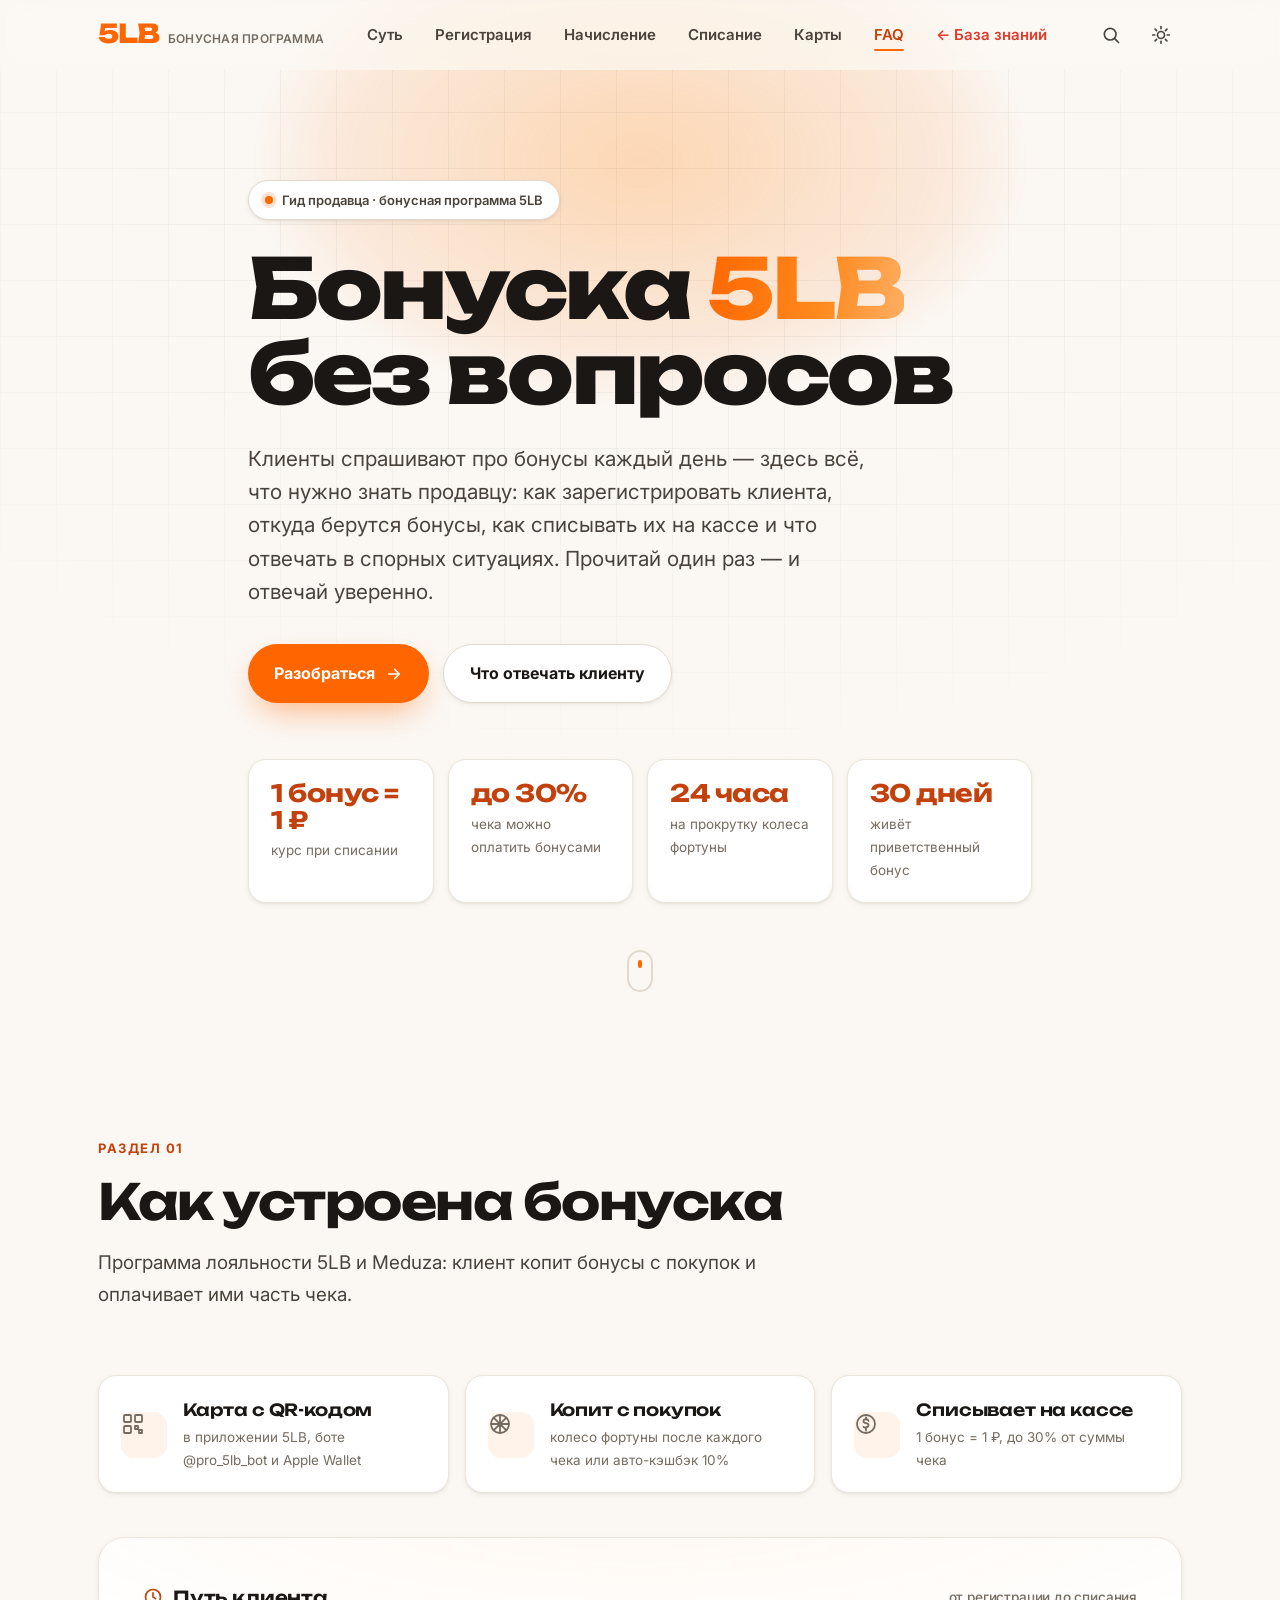
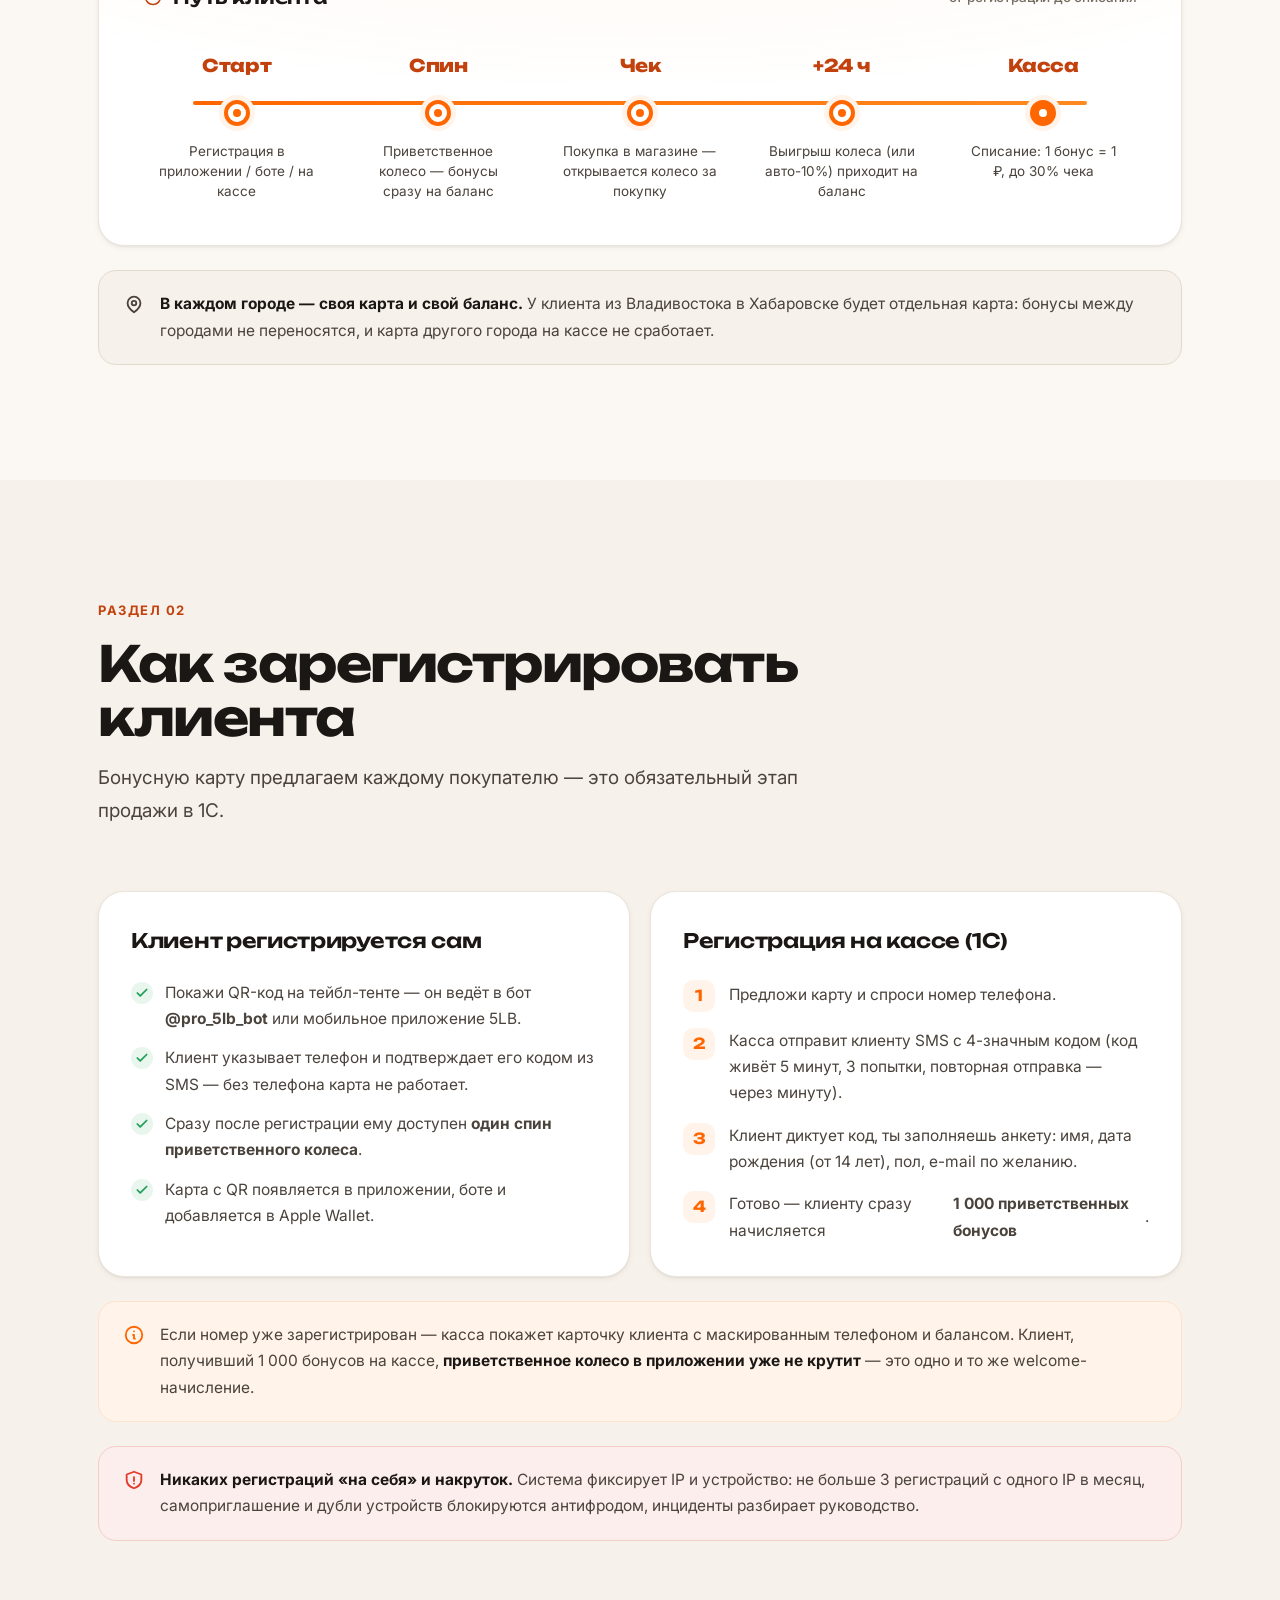
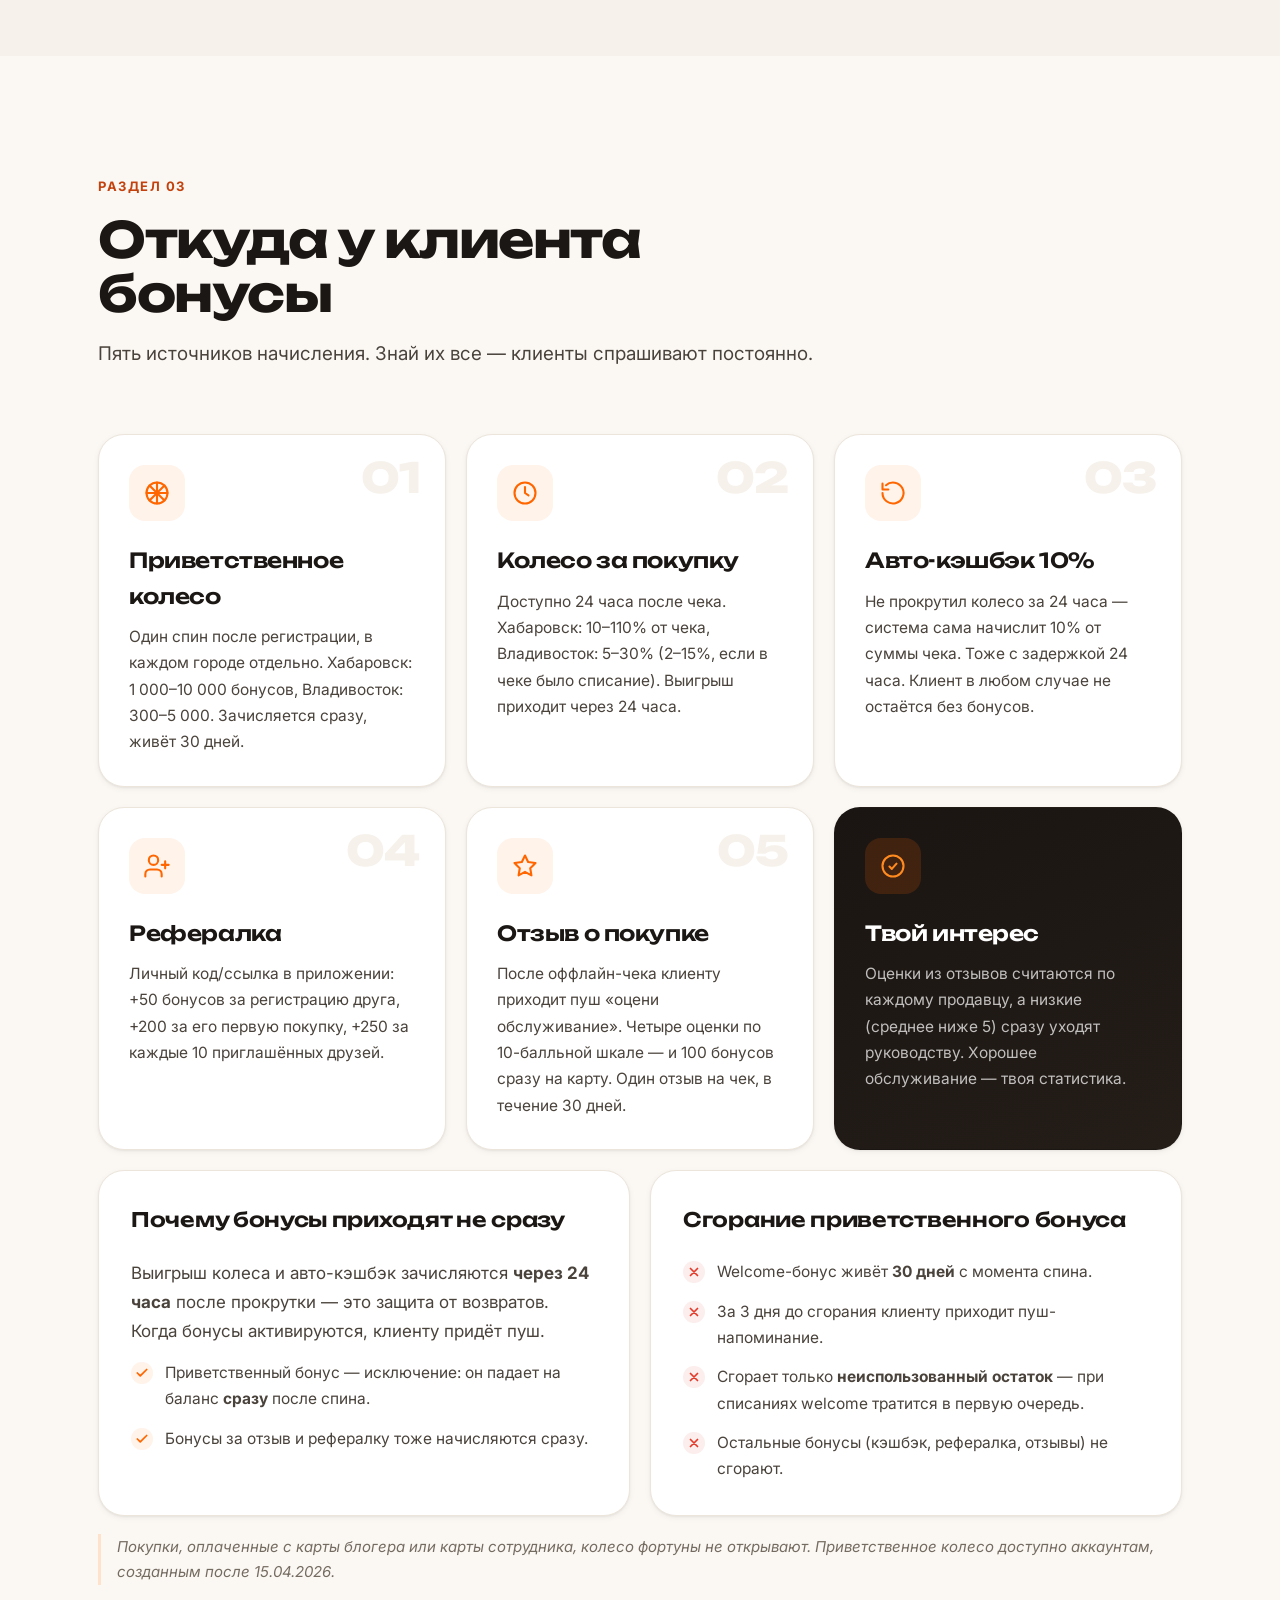
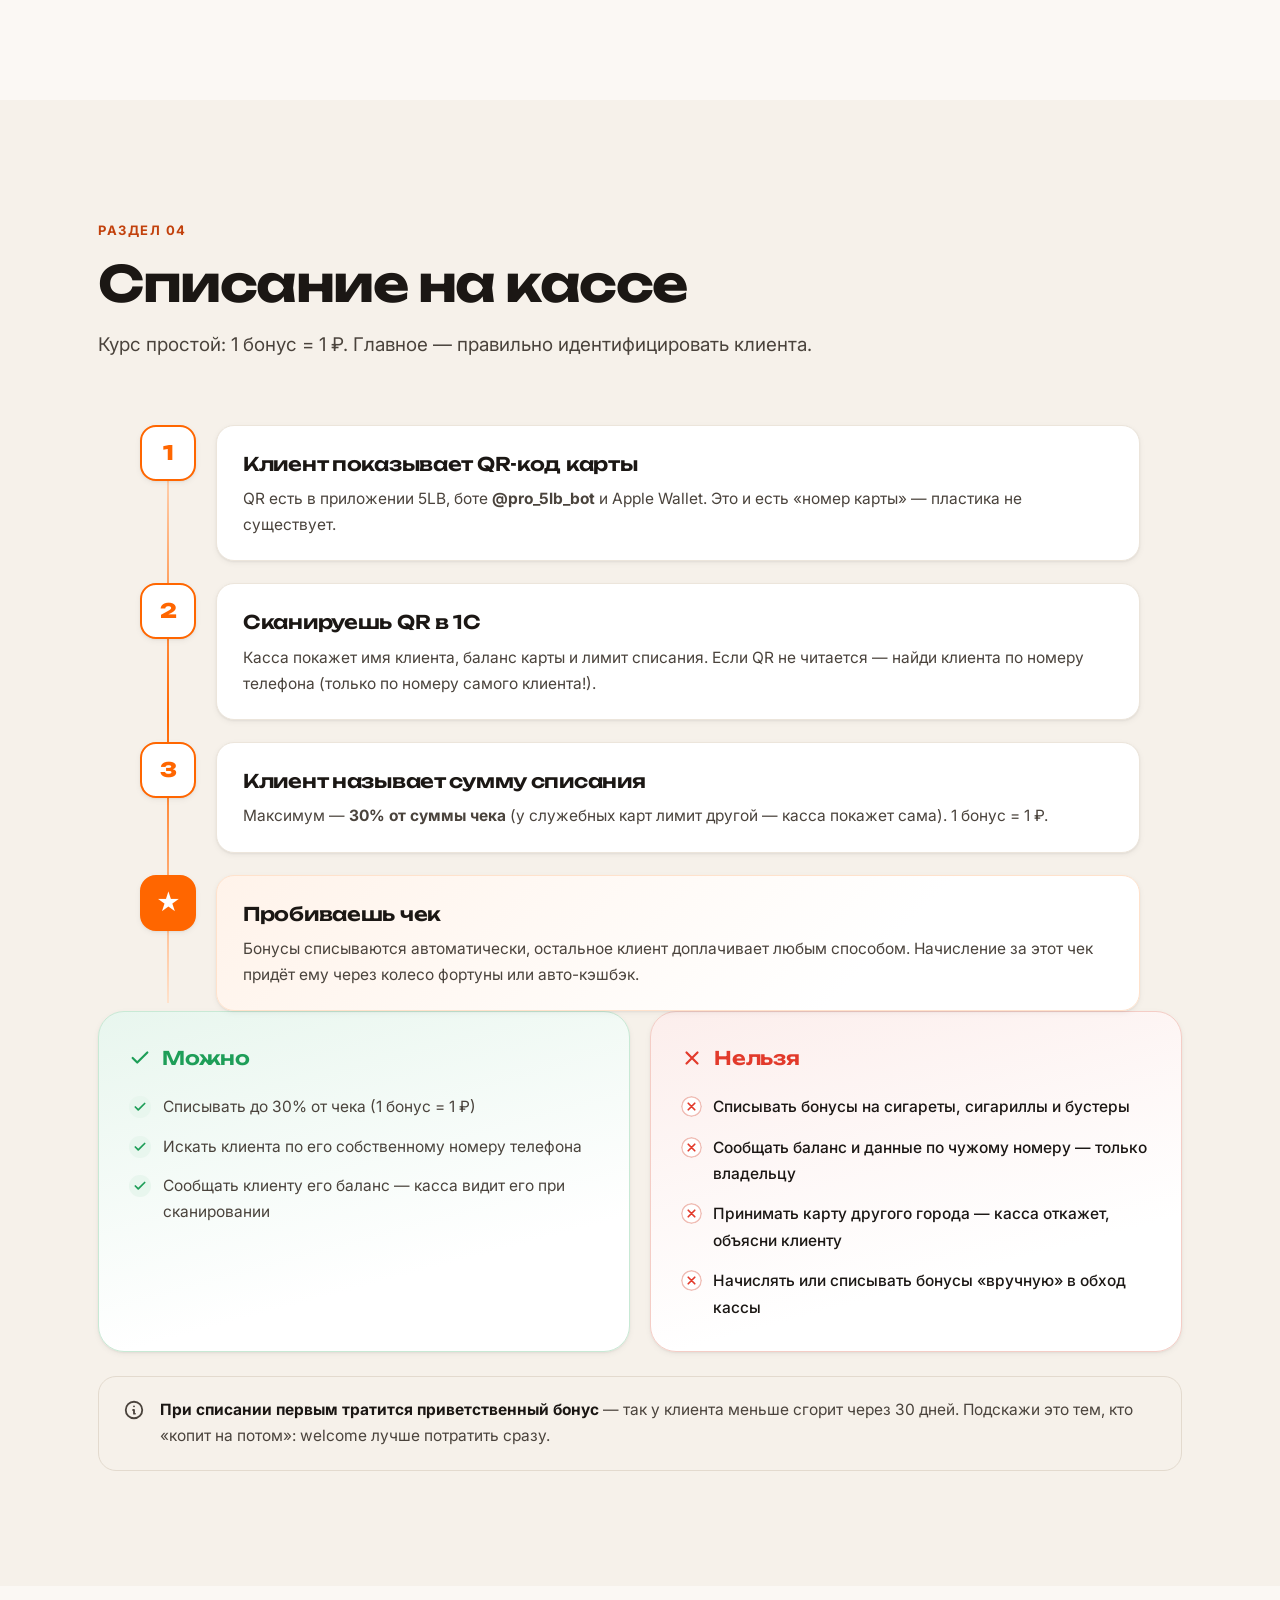
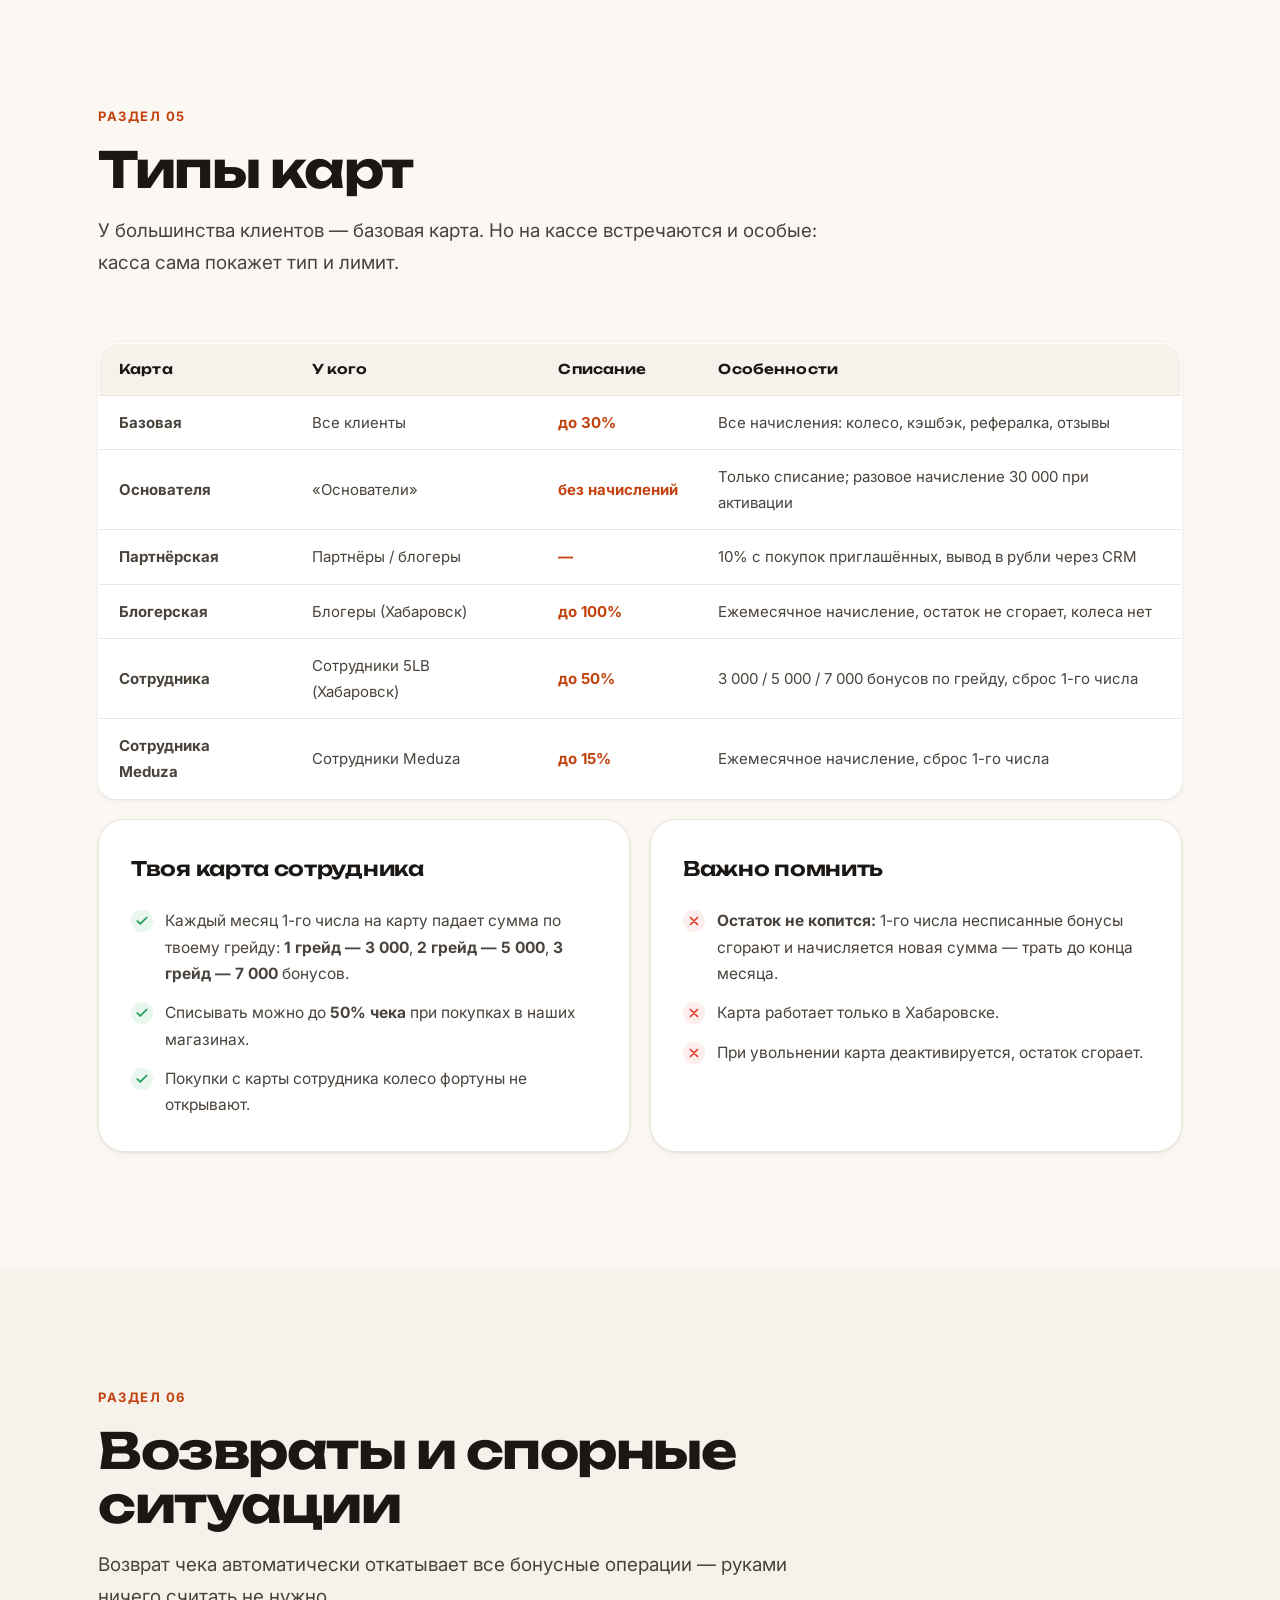
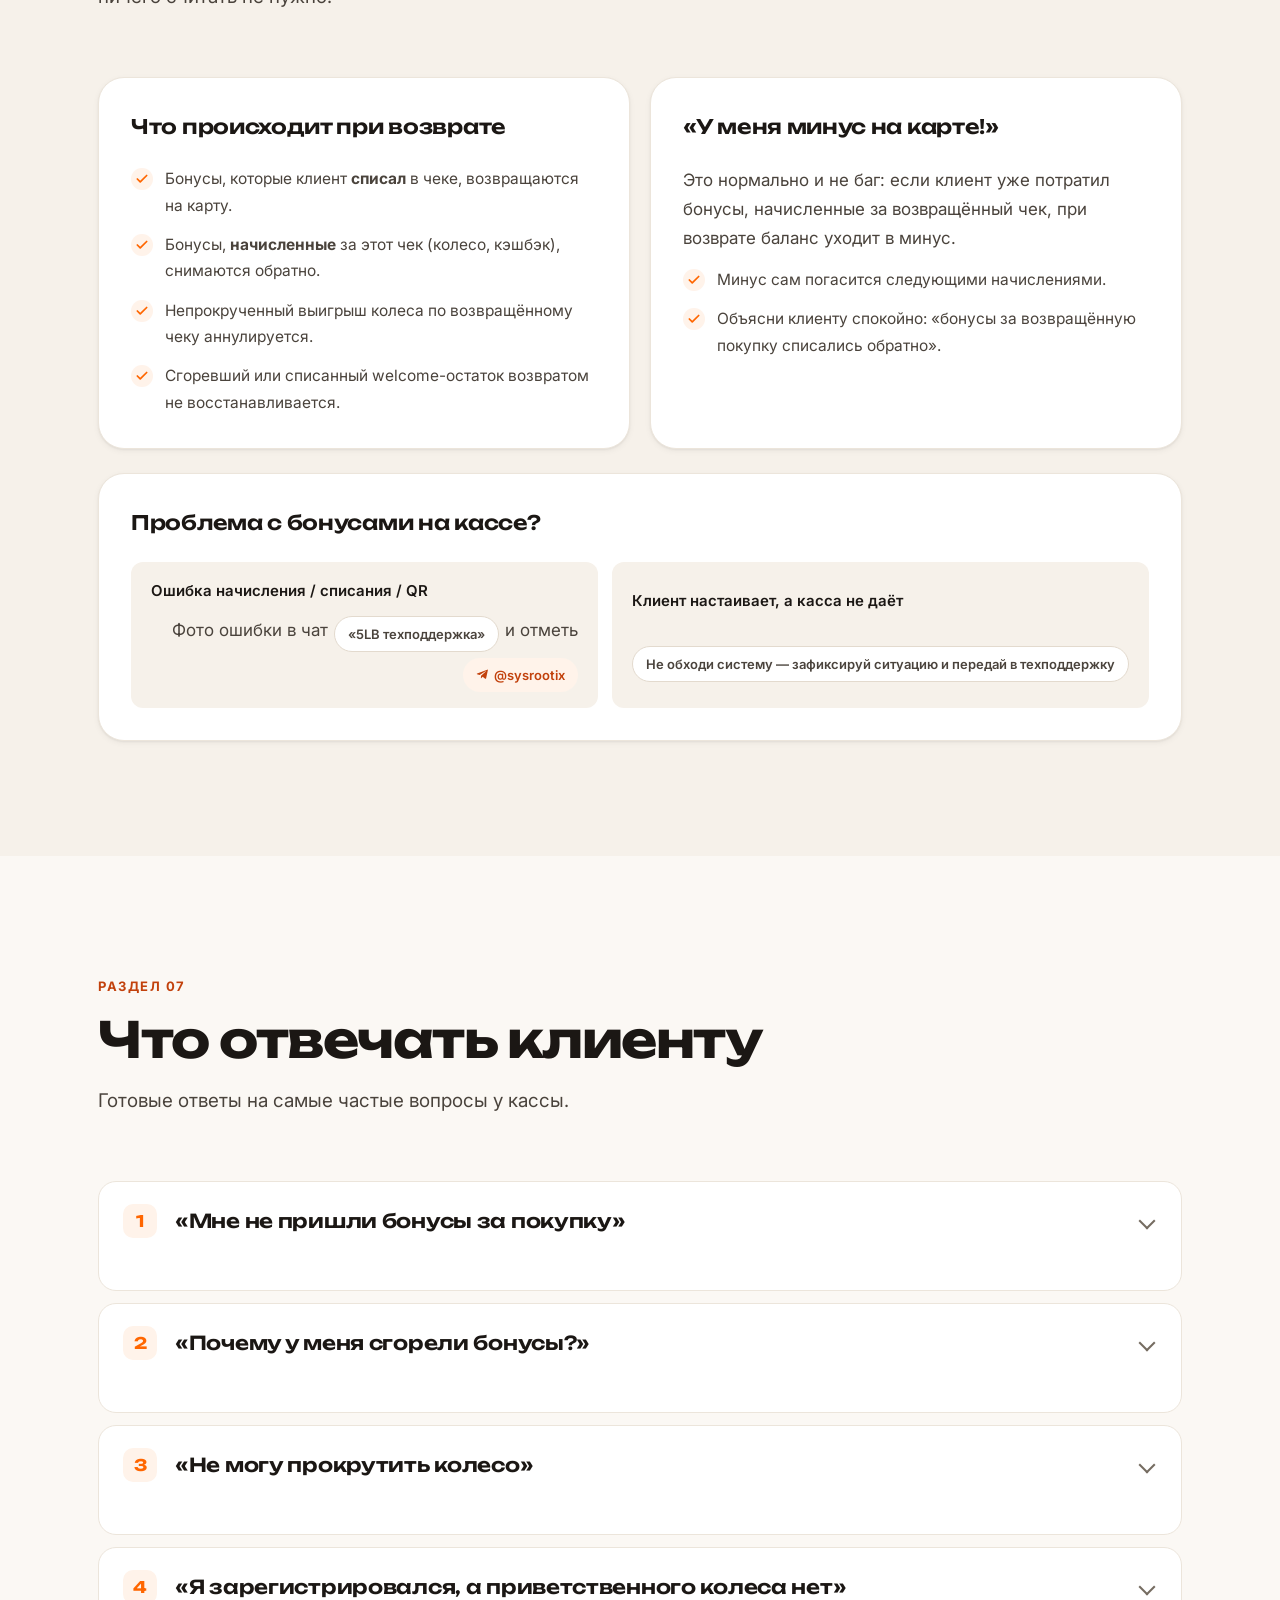
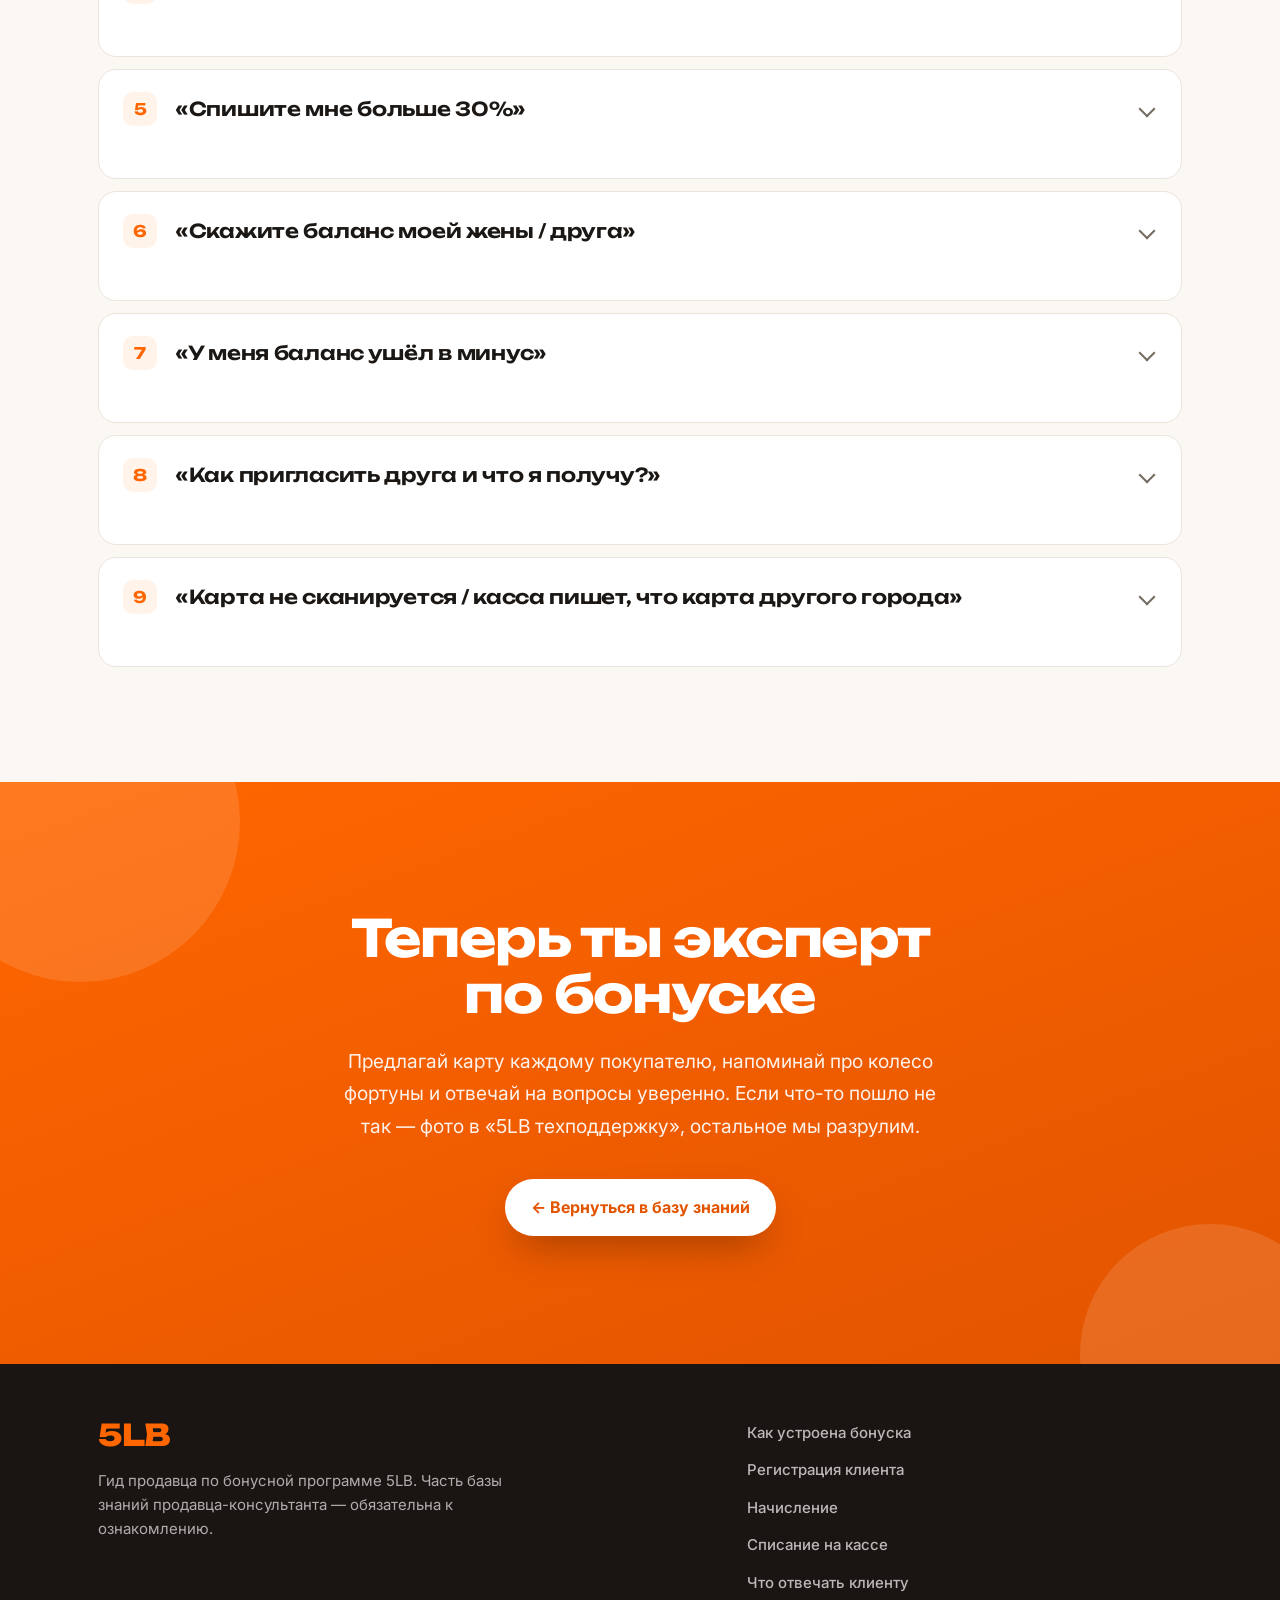
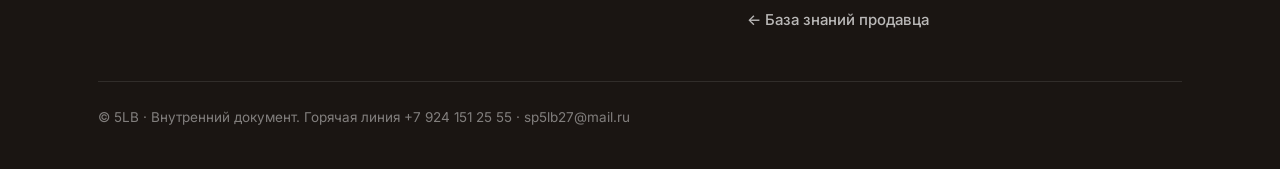
==== bonus.html @ e4996ec8 "Add bonus program guide page (bonus.html) Seller-facing guide to the 5LB loyalty program: client reg" ====
<!DOCTYPE html>
<html lang="ru">
<head>
  <meta charset="UTF-8" />
  <meta name="viewport" content="width=device-width, initial-scale=1.0" />
  <meta name="theme-color" content="#FF6600" />
  <meta name="robots" content="noindex, nofollow" />
  <meta name="googlebot" content="noindex, nofollow" />
  <title>5LB · Бонусная программа — гид продавца</title>
  <meta name="description" content="Гид продавца 5LB по бонусной программе: регистрация клиента, приветственное колесо, кэшбэк-рулетка, рефералка, списание на кассе, типы карт и ответы на частые вопросы клиентов." />

  <meta property="og:type" content="website" />
  <meta property="og:title" content="5LB · Бонусная программа — гид продавца" />
  <meta property="og:description" content="Как работает бонуска 5LB: начисление, списание, колесо фортуны и что отвечать клиентам." />

  <link rel="icon" href="data:image/svg+xml,%3Csvg xmlns='http://www.w3.org/2000/svg' viewBox='0 0 100 100'%3E%3Crect width='100' height='100' rx='22' fill='%23FF6600'/%3E%3Ctext x='50' y='68' font-family='Arial,sans-serif' font-size='40' font-weight='800' fill='white' text-anchor='middle'%3E5LB%3C/text%3E%3C/svg%3E" />

  <link rel="preconnect" href="https://fonts.googleapis.com" />
  <link rel="preconnect" href="https://fonts.gstatic.com" crossorigin />
  <link href="https://fonts.googleapis.com/css2?family=Inter:wght@400;500;600;700&family=Unbounded:wght@500;600;700;800&display=swap" rel="stylesheet" />

  <link rel="manifest" href="manifest.webmanifest" />
  <link rel="apple-touch-icon" href="data:image/svg+xml,%3Csvg xmlns='http://www.w3.org/2000/svg' viewBox='0 0 100 100'%3E%3Crect width='100' height='100' rx='22' fill='%23FF6600'/%3E%3Ctext x='50' y='68' font-family='Arial,sans-serif' font-size='40' font-weight='800' fill='white' text-anchor='middle'%3E5LB%3C/text%3E%3C/svg%3E" />

  <!-- Apply saved theme before paint (no flash) -->
  <script>
    (function () {
      try {
        var t = localStorage.getItem("5lb-theme");
        if (!t) t = matchMedia("(prefers-color-scheme: dark)").matches ? "dark" : "light";
        if (t === "dark") document.documentElement.setAttribute("data-theme", "dark");
      } catch (e) {}
    })();
  </script>

  <link rel="stylesheet" href="assets/css/styles.css" />
</head>
<body>

  <div class="progress" aria-hidden="true"><span class="progress__bar" id="progressBar"></span></div>

  <!-- ============ HEADER ============ -->
  <header class="header" id="header">
    <div class="container header__inner">
      <a href="index.html" class="brand" aria-label="5LB — к базе знаний">
        <span class="brand__mark">5LB</span>
        <span class="brand__sub">бонусная&nbsp;программа</span>
      </a>

      <nav class="nav" id="primaryNav" aria-label="Основная навигация">
        <a href="#basics" class="nav__link">Суть</a>
        <a href="#signup" class="nav__link">Регистрация</a>
        <a href="#earn" class="nav__link">Начисление</a>
        <a href="#redeem" class="nav__link">Списание</a>
        <a href="#cards" class="nav__link">Карты</a>
        <a href="#faq" class="nav__link">FAQ</a>
        <a href="index.html" class="nav__link nav__link--alert">← База знаний</a>
      </nav>

      <div class="header__actions">
        <button class="icon-btn" id="searchToggle" aria-label="Поиск по гиду" aria-expanded="false">
          <svg viewBox="0 0 24 24" width="20" height="20" fill="none" stroke="currentColor" stroke-width="2" stroke-linecap="round"><circle cx="11" cy="11" r="7"/><path d="m21 21-4.3-4.3"/></svg>
        </button>
        <button class="icon-btn theme-btn" id="themeToggle" aria-label="Переключить тему" title="Светлая / тёмная тема">
          <svg class="sun" viewBox="0 0 24 24" width="20" height="20" fill="none" stroke="currentColor" stroke-width="2" stroke-linecap="round" stroke-linejoin="round"><circle cx="12" cy="12" r="4.2"/><path d="M12 2v2.5M12 19.5V22M4.9 4.9l1.8 1.8M17.3 17.3l1.8 1.8M2 12h2.5M19.5 12H22M4.9 19.1l1.8-1.8M17.3 6.7l1.8-1.8"/></svg>
          <svg class="moon" viewBox="0 0 24 24" width="20" height="20" fill="none" stroke="currentColor" stroke-width="2" stroke-linecap="round" stroke-linejoin="round"><path d="M21 12.8A9 9 0 1 1 11.2 3a7 7 0 0 0 9.8 9.8Z"/></svg>
        </button>
        <button class="burger" id="burger" aria-label="Меню" aria-expanded="false" aria-controls="primaryNav">
          <span></span><span></span><span></span>
        </button>
      </div>
    </div>

    <div class="search" id="searchPanel" hidden>
      <div class="container search__inner">
        <svg class="search__icon" viewBox="0 0 24 24" width="20" height="20" fill="none" stroke="currentColor" stroke-width="2" stroke-linecap="round"><circle cx="11" cy="11" r="7"/><path d="m21 21-4.3-4.3"/></svg>
        <input type="search" id="searchInput" class="search__input" placeholder="Поиск: колесо, welcome, рефералка, возврат, QR…" autocomplete="off" />
        <span class="search__count" id="searchCount" aria-live="polite" role="status"></span>
        <div class="search__nav">
          <button class="search__step" id="searchPrev" aria-label="Предыдущее совпадение" title="Назад (Shift+Enter)">↑</button>
          <button class="search__step" id="searchNext" aria-label="Следующее совпадение" title="Вперёд (Enter)">↓</button>
        </div>
        <button class="search__close" id="searchClose" aria-label="Закрыть поиск">✕</button>
      </div>
    </div>
  </header>

  <main id="top">

    <!-- ============ HERO ============ -->
    <section class="hero" id="hero">
      <div class="hero__bg" aria-hidden="true">
        <span class="hero__glow"></span>
        <span class="hero__grid"></span>
      </div>
      <div class="container hero__inner">
        <span class="badge reveal">
          <span class="badge__dot"></span> Гид продавца · бонусная программа 5LB
        </span>
        <h1 class="hero__title reveal">
          Бонуска <span class="grad">5LB</span><br>без вопросов
        </h1>
        <p class="hero__lead reveal">
          Клиенты спрашивают про бонусы каждый день — здесь всё, что нужно знать продавцу:
          как зарегистрировать клиента, откуда берутся бонусы, как списывать их на кассе
          и что отвечать в спорных ситуациях. Прочитай один раз — и отвечай уверенно.
        </p>
        <div class="hero__cta reveal">
          <a href="#basics" class="btn btn--primary">
            Разобраться
            <svg viewBox="0 0 24 24" width="18" height="18" fill="none" stroke="currentColor" stroke-width="2.2" stroke-linecap="round" stroke-linejoin="round"><path d="M5 12h14M13 6l6 6-6 6"/></svg>
          </a>
          <a href="#faq" class="btn btn--ghost">Что отвечать клиенту</a>
        </div>

        <ul class="hero__stats reveal">
          <li class="stat">
            <span class="stat__num">1 бонус = 1 ₽</span>
            <span class="stat__label">курс при списании</span>
          </li>
          <li class="stat">
            <span class="stat__num">до 30%</span>
            <span class="stat__label">чека можно оплатить бонусами</span>
          </li>
          <li class="stat">
            <span class="stat__num">24 часа</span>
            <span class="stat__label">на прокрутку колеса фортуны</span>
          </li>
          <li class="stat">
            <span class="stat__num">30 дней</span>
            <span class="stat__label">живёт приветственный бонус</span>
          </li>
        </ul>
      </div>
      <a href="#basics" class="hero__scroll" aria-label="Листай вниз"><span></span></a>
    </section>

    <!-- ============ BASICS ============ -->
    <section class="section" id="basics">
      <div class="container">
        <div class="section__head">
          <span class="eyebrow">Раздел 01</span>
          <h2 class="section__title">Как устроена бонуска</h2>
          <p class="section__desc">Программа лояльности 5LB и Meduza: клиент копит бонусы с покупок и оплачивает ими часть чека.</p>
        </div>

        <div class="rule-highlights">
          <div class="rh reveal">
            <span class="rh__icon"><svg viewBox="0 0 24 24" fill="none" stroke="currentColor" stroke-width="1.8" stroke-linecap="round" stroke-linejoin="round"><rect x="3" y="3" width="7" height="7" rx="1"/><rect x="14" y="3" width="7" height="7" rx="1"/><rect x="3" y="14" width="7" height="7" rx="1"/><path d="M14 14h3v3h-3zM18 18h3v3h-3z"/></svg></span>
            <div><b>Карта с QR-кодом</b><span>в приложении 5LB, боте @pro_5lb_bot и Apple Wallet</span></div>
          </div>
          <div class="rh reveal">
            <span class="rh__icon"><svg viewBox="0 0 24 24" fill="none" stroke="currentColor" stroke-width="1.8" stroke-linecap="round" stroke-linejoin="round"><circle cx="12" cy="12" r="9"/><path d="M12 3v18M3 12h18M5.6 5.6l12.8 12.8M18.4 5.6 5.6 18.4"/></svg></span>
            <div><b>Копит с покупок</b><span>колесо фортуны после каждого чека или авто-кэшбэк 10%</span></div>
          </div>
          <div class="rh reveal">
            <span class="rh__icon"><svg viewBox="0 0 24 24" fill="none" stroke="currentColor" stroke-width="1.8" stroke-linecap="round" stroke-linejoin="round"><circle cx="12" cy="12" r="9"/><path d="M14.5 9a2.5 2.5 0 0 0-2.5-1.8c-1.4 0-2.5.9-2.5 2s1 1.7 2.5 2 2.5.9 2.5 2-1.1 2-2.5 2A2.5 2.5 0 0 1 9.5 15"/><path d="M12 5.5v2M12 16.5v2"/></svg></span>
            <div><b>Списывает на кассе</b><span>1 бонус = 1 ₽, до 30% от суммы чека</span></div>
          </div>
        </div>

        <div class="scheme reveal" role="img" aria-label="Путь клиента в бонусной программе: регистрация в приложении или на кассе; один спин приветственного колеса — бонусы сразу на баланс; покупка в магазине; 24 часа на прокрутку колеса за покупку, иначе автоматически начислится 10% от чека; выигрыш приходит на баланс через 24 часа; списание бонусов на кассе — до 30% чека.">
          <div class="scheme__cap" aria-hidden="true">
            <svg viewBox="0 0 24 24" fill="none" stroke="currentColor" stroke-width="2" stroke-linecap="round" stroke-linejoin="round"><circle cx="12" cy="12" r="9"/><path d="M12 7v5l3 2"/></svg>
            Путь клиента
            <span>от регистрации до списания</span>
          </div>
          <div class="ruler" aria-hidden="true">
            <div class="ruler__stop"><span class="ruler__time">Старт</span><span class="ruler__dot"></span><span class="ruler__label">Регистрация в приложении / боте / на кассе</span></div>
            <div class="ruler__stop"><span class="ruler__time">Спин</span><span class="ruler__dot"></span><span class="ruler__label">Приветственное колесо — бонусы сразу на баланс</span></div>
            <div class="ruler__stop"><span class="ruler__time">Чек</span><span class="ruler__dot"></span><span class="ruler__label">Покупка в магазине — открывается колесо за покупку</span></div>
            <div class="ruler__stop"><span class="ruler__time">+24 ч</span><span class="ruler__dot"></span><span class="ruler__label">Выигрыш колеса (или авто-10%) приходит на баланс</span></div>
            <div class="ruler__stop ruler__stop--end"><span class="ruler__time">Касса</span><span class="ruler__dot"></span><span class="ruler__label">Списание: 1 бонус = 1 ₽, до 30% чека</span></div>
          </div>
        </div>

        <div class="callout callout--info reveal">
          <svg viewBox="0 0 24 24" width="22" height="22" fill="none" stroke="currentColor" stroke-width="2" stroke-linecap="round" stroke-linejoin="round"><path d="M12 21s-7-4.6-7-10a7 7 0 0 1 14 0c0 5.4-7 10-7 10Z"/><circle cx="12" cy="11" r="2.5"/></svg>
          <p><b>В каждом городе — своя карта и свой баланс.</b> У клиента из Владивостока в Хабаровске будет отдельная карта: бонусы между городами не переносятся, и карта другого города на кассе не сработает.</p>
        </div>
      </div>
    </section>

    <!-- ============ SIGNUP ============ -->
    <section class="section section--tint" id="signup">
      <div class="container">
        <div class="section__head">
          <span class="eyebrow">Раздел 02</span>
          <h2 class="section__title">Как зарегистрировать клиента</h2>
          <p class="section__desc">Бонусную карту предлагаем каждому покупателю — это обязательный этап продажи в 1С.</p>
        </div>

        <div class="duo">
          <div class="panel reveal">
            <h3 class="panel__title">Клиент регистрируется сам</h3>
            <ul class="ticks ticks--good">
              <li>Покажи QR-код на тейбл-тенте — он ведёт в бот <b>@pro_5lb_bot</b> или мобильное приложение 5LB.</li>
              <li>Клиент указывает телефон и подтверждает его кодом из SMS — без телефона карта не работает.</li>
              <li>Сразу после регистрации ему доступен <b>один спин приветственного колеса</b>.</li>
              <li>Карта с QR появляется в приложении, боте и добавляется в Apple Wallet.</li>
            </ul>
          </div>
          <div class="panel reveal">
            <h3 class="panel__title">Регистрация на кассе (1С)</h3>
            <ol class="flow">
              <li>Предложи карту и спроси номер телефона.</li>
              <li>Касса отправит клиенту SMS с 4-значным кодом (код живёт 5 минут, 3 попытки, повторная отправка — через минуту).</li>
              <li>Клиент диктует код, ты заполняешь анкету: имя, дата рождения (от 14 лет), пол, e-mail по желанию.</li>
              <li>Готово — клиенту сразу начисляется <b>1 000 приветственных бонусов</b>.</li>
            </ol>
          </div>
        </div>

        <div class="callout reveal">
          <svg viewBox="0 0 24 24" width="22" height="22" fill="none" stroke="currentColor" stroke-width="2" stroke-linecap="round" stroke-linejoin="round"><circle cx="12" cy="12" r="9"/><path d="M12 8h.01M11 12h1v4h1"/></svg>
          <p>Если номер уже зарегистрирован — касса покажет карточку клиента с маскированным телефоном и балансом. Клиент, получивший 1 000 бонусов на кассе, <b>приветственное колесо в приложении уже не крутит</b> — это одно и то же welcome-начисление.</p>
        </div>

        <div class="callout callout--danger reveal">
          <svg viewBox="0 0 24 24" width="22" height="22" fill="none" stroke="currentColor" stroke-width="2" stroke-linecap="round" stroke-linejoin="round"><path d="M12 3 4 6v6c0 5 3.5 7.5 8 9 4.5-1.5 8-4 8-9V6l-8-3Z"/><path d="M12 9v4M12 16h.01"/></svg>
          <p><b>Никаких регистраций «на себя» и накруток.</b> Система фиксирует IP и устройство: не больше 3 регистраций с одного IP в месяц, самоприглашение и дубли устройств блокируются антифродом, инциденты разбирает руководство.</p>
        </div>
      </div>
    </section>

    <!-- ============ EARN ============ -->
    <section class="section" id="earn">
      <div class="container">
        <div class="section__head">
          <span class="eyebrow">Раздел 03</span>
          <h2 class="section__title">Откуда у клиента бонусы</h2>
          <p class="section__desc">Пять источников начисления. Знай их все — клиенты спрашивают постоянно.</p>
        </div>

        <div class="cards">
          <div class="card reveal" data-step="01">
            <span class="card__no">01</span>
            <span class="card__icon"><svg viewBox="0 0 24 24" fill="none" stroke="currentColor" stroke-width="1.8" stroke-linecap="round" stroke-linejoin="round"><circle cx="12" cy="12" r="9"/><path d="M12 3v18M3 12h18M5.6 5.6l12.8 12.8M18.4 5.6 5.6 18.4"/></svg></span>
            <h3 class="card__title">Приветственное колесо</h3>
            <p class="card__text">Один спин после регистрации, в каждом городе отдельно. Хабаровск: 1 000–10 000 бонусов, Владивосток: 300–5 000. Зачисляется сразу, живёт 30 дней.</p>
          </div>

          <div class="card reveal" data-step="02">
            <span class="card__no">02</span>
            <span class="card__icon"><svg viewBox="0 0 24 24" fill="none" stroke="currentColor" stroke-width="1.8" stroke-linecap="round" stroke-linejoin="round"><circle cx="12" cy="12" r="9"/><path d="M12 7v5l3 2"/></svg></span>
            <h3 class="card__title">Колесо за покупку</h3>
            <p class="card__text">Доступно 24 часа после чека. Хабаровск: 10–110% от чека, Владивосток: 5–30% (2–15%, если в чеке было списание). Выигрыш приходит через 24 часа.</p>
          </div>

          <div class="card reveal" data-step="03">
            <span class="card__no">03</span>
            <span class="card__icon"><svg viewBox="0 0 24 24" fill="none" stroke="currentColor" stroke-width="1.8" stroke-linecap="round" stroke-linejoin="round"><path d="M3 12a9 9 0 1 0 3-6.7"/><path d="M3 4v5h5"/></svg></span>
            <h3 class="card__title">Авто-кэшбэк 10%</h3>
            <p class="card__text">Не прокрутил колесо за 24 часа — система сама начислит 10% от суммы чека. Тоже с задержкой 24 часа. Клиент в любом случае не остаётся без бонусов.</p>
          </div>

          <div class="card reveal" data-step="04">
            <span class="card__no">04</span>
            <span class="card__icon"><svg viewBox="0 0 24 24" fill="none" stroke="currentColor" stroke-width="1.8" stroke-linecap="round" stroke-linejoin="round"><path d="M16 21v-2a4 4 0 0 0-4-4H6a4 4 0 0 0-4 4v2"/><circle cx="9" cy="7" r="4"/><path d="M19 8v6M22 11h-6"/></svg></span>
            <h3 class="card__title">Рефералка</h3>
            <p class="card__text">Личный код/ссылка в приложении: +50 бонусов за регистрацию друга, +200 за его первую покупку, +250 за каждые 10 приглашённых друзей.</p>
          </div>

          <div class="card reveal" data-step="05">
            <span class="card__no">05</span>
            <span class="card__icon"><svg viewBox="0 0 24 24" fill="none" stroke="currentColor" stroke-width="1.8" stroke-linecap="round" stroke-linejoin="round"><path d="m12 3 2.7 5.6 6.3.9-4.5 4.4 1 6.1L12 17l-5.5 3 1-6.1L3 9.5l6.3-.9L12 3Z"/></svg></span>
            <h3 class="card__title">Отзыв о покупке</h3>
            <p class="card__text">После оффлайн-чека клиенту приходит пуш «оцени обслуживание». Четыре оценки по 10-балльной шкале — и 100 бонусов сразу на карту. Один отзыв на чек, в течение 30 дней.</p>
          </div>

          <div class="card card--cta reveal">
            <span class="card__icon card__icon--ghost"><svg viewBox="0 0 24 24" fill="none" stroke="currentColor" stroke-width="1.8" stroke-linecap="round" stroke-linejoin="round"><path d="M12 8V4M8 8a4 4 0 1 1 8 0c0 2-1.5 3-3 4l-1 .7L11 12c-1.5-1-3-2-3-4Z" opacity="0"/><circle cx="12" cy="12" r="9"/><path d="M9 12.5l2 2 4-4.5"/></svg></span>
            <h3 class="card__title">Твой интерес</h3>
            <p class="card__text">Оценки из отзывов считаются по каждому продавцу, а низкие (среднее ниже 5) сразу уходят руководству. Хорошее обслуживание — твоя статистика.</p>
          </div>
        </div>

        <div class="duo">
          <div class="panel reveal">
            <h3 class="panel__title">Почему бонусы приходят не сразу</h3>
            <p style="margin-bottom:14px">Выигрыш колеса и авто-кэшбэк зачисляются <b>через 24 часа</b> после прокрутки — это защита от возвратов. Когда бонусы активируются, клиенту придёт пуш.</p>
            <ul class="ticks">
              <li>Приветственный бонус — исключение: он падает на баланс <b>сразу</b> после спина.</li>
              <li>Бонусы за отзыв и рефералку тоже начисляются сразу.</li>
            </ul>
          </div>
          <div class="panel reveal">
            <h3 class="panel__title">Сгорание приветственного бонуса</h3>
            <ul class="ticks ticks--danger">
              <li>Welcome-бонус живёт <b>30 дней</b> с момента спина.</li>
              <li>За 3 дня до сгорания клиенту приходит пуш-напоминание.</li>
              <li>Сгорает только <b>неиспользованный остаток</b> — при списаниях welcome тратится в первую очередь.</li>
              <li>Остальные бонусы (кэшбэк, рефералка, отзывы) не сгорают.</li>
            </ul>
          </div>
        </div>

        <p class="note reveal">Покупки, оплаченные с карты блогера или карты сотрудника, колесо фортуны не открывают. Приветственное колесо доступно аккаунтам, созданным после 15.04.2026.</p>
      </div>
    </section>

    <!-- ============ REDEEM ============ -->
    <section class="section section--tint" id="redeem">
      <div class="container">
        <div class="section__head">
          <span class="eyebrow">Раздел 04</span>
          <h2 class="section__title">Списание на кассе</h2>
          <p class="section__desc">Курс простой: 1 бонус = 1 ₽. Главное — правильно идентифицировать клиента.</p>
        </div>

        <ol class="timeline">
          <li class="tl reveal"><span class="tl__dot">1</span><div class="tl__card">
            <h4>Клиент показывает QR-код карты</h4>
            <p>QR есть в приложении 5LB, боте <b>@pro_5lb_bot</b> и Apple Wallet. Это и есть «номер карты» — пластика не существует.</p>
          </div></li>
          <li class="tl reveal"><span class="tl__dot">2</span><div class="tl__card">
            <h4>Сканируешь QR в 1С</h4>
            <p>Касса покажет имя клиента, баланс карты и лимит списания. Если QR не читается — найди клиента по номеру телефона (только по номеру самого клиента!).</p>
          </div></li>
          <li class="tl reveal"><span class="tl__dot">3</span><div class="tl__card">
            <h4>Клиент называет сумму списания</h4>
            <p>Максимум — <b>30% от суммы чека</b> (у служебных карт лимит другой — касса покажет сама). 1 бонус = 1 ₽.</p>
          </div></li>
          <li class="tl tl--final reveal"><span class="tl__dot">★</span><div class="tl__card">
            <h4>Пробиваешь чек</h4>
            <p>Бонусы списываются автоматически, остальное клиент доплачивает любым способом. Начисление за этот чек придёт ему через колесо фортуны или авто-кэшбэк.</p>
          </div></li>
        </ol>

        <div class="vs">
          <div class="vs__col vs__col--yes reveal">
            <div class="vs__title">
              <svg viewBox="0 0 24 24" width="22" height="22" fill="none" stroke="currentColor" stroke-width="2.4" stroke-linecap="round" stroke-linejoin="round"><path d="M20 6 9 17l-5-5"/></svg>
              Можно
            </div>
            <ul class="ticks ticks--good">
              <li>Списывать до 30% от чека (1 бонус = 1 ₽)</li>
              <li>Искать клиента по его собственному номеру телефона</li>
              <li>Сообщать клиенту его баланс — касса видит его при сканировании</li>
            </ul>
          </div>
          <div class="vs__col vs__col--no reveal">
            <div class="vs__title">
              <svg viewBox="0 0 24 24" width="22" height="22" fill="none" stroke="currentColor" stroke-width="2.4" stroke-linecap="round"><path d="M18 6 6 18M6 6l12 12"/></svg>
              Нельзя
            </div>
            <ul class="crosses">
              <li>Списывать бонусы на сигареты, сигариллы и бустеры</li>
              <li>Сообщать баланс и данные по чужому номеру — только владельцу</li>
              <li>Принимать карту другого города — касса откажет, объясни клиенту</li>
              <li>Начислять или списывать бонусы «вручную» в обход кассы</li>
            </ul>
          </div>
        </div>

        <div class="callout callout--info reveal">
          <svg viewBox="0 0 24 24" width="22" height="22" fill="none" stroke="currentColor" stroke-width="2" stroke-linecap="round" stroke-linejoin="round"><circle cx="12" cy="12" r="9"/><path d="M12 8h.01M11 12h1v4h1"/></svg>
          <p><b>При списании первым тратится приветственный бонус</b> — так у клиента меньше сгорит через 30 дней. Подскажи это тем, кто «копит на потом»: welcome лучше потратить сразу.</p>
        </div>
      </div>
    </section>

    <!-- ============ CARDS ============ -->
    <section class="section" id="cards">
      <div class="container">
        <div class="section__head">
          <span class="eyebrow">Раздел 05</span>
          <h2 class="section__title">Типы карт</h2>
          <p class="section__desc">У большинства клиентов — базовая карта. Но на кассе встречаются и особые: касса сама покажет тип и лимит.</p>
        </div>

        <div class="ftable-wrap reveal">
          <table class="ftable">
            <thead><tr><th>Карта</th><th>У кого</th><th>Списание</th><th>Особенности</th></tr></thead>
            <tbody>
              <tr><td><b>Базовая</b></td><td>Все клиенты</td><td class="amount">до 30%</td><td>Все начисления: колесо, кэшбэк, рефералка, отзывы</td></tr>
              <tr><td><b>Основателя</b></td><td>«Основатели»</td><td class="amount">без начислений</td><td>Только списание; разовое начисление 30 000 при активации</td></tr>
              <tr><td><b>Партнёрская</b></td><td>Партнёры / блогеры</td><td class="amount">—</td><td>10% с покупок приглашённых, вывод в рубли через CRM</td></tr>
              <tr><td><b>Блогерская</b></td><td>Блогеры (Хабаровск)</td><td class="amount">до 100%</td><td>Ежемесячное начисление, остаток не сгорает, колеса нет</td></tr>
              <tr><td><b>Сотрудника</b></td><td>Сотрудники 5LB (Хабаровск)</td><td class="amount">до 50%</td><td>3 000 / 5 000 / 7 000 бонусов по грейду, сброс 1-го числа</td></tr>
              <tr><td><b>Сотрудника Meduza</b></td><td>Сотрудники Meduza</td><td class="amount">до 15%</td><td>Ежемесячное начисление, сброс 1-го числа</td></tr>
            </tbody>
          </table>
        </div>

        <div class="duo">
          <div class="panel reveal">
            <h3 class="panel__title">Твоя карта сотрудника</h3>
            <ul class="ticks ticks--good">
              <li>Каждый месяц 1-го числа на карту падает сумма по твоему грейду: <b>1 грейд — 3 000</b>, <b>2 грейд — 5 000</b>, <b>3 грейд — 7 000</b> бонусов.</li>
              <li>Списывать можно до <b>50% чека</b> при покупках в наших магазинах.</li>
              <li>Покупки с карты сотрудника колесо фортуны не открывают.</li>
            </ul>
          </div>
          <div class="panel reveal">
            <h3 class="panel__title">Важно помнить</h3>
            <ul class="ticks ticks--danger">
              <li><b>Остаток не копится:</b> 1-го числа несписанные бонусы сгорают и начисляется новая сумма — трать до конца месяца.</li>
              <li>Карта работает только в Хабаровске.</li>
              <li>При увольнении карта деактивируется, остаток сгорает.</li>
            </ul>
          </div>
        </div>
      </div>
    </section>

    <!-- ============ REFUNDS ============ -->
    <section class="section section--tint" id="refunds">
      <div class="container">
        <div class="section__head">
          <span class="eyebrow">Раздел 06</span>
          <h2 class="section__title">Возвраты и спорные ситуации</h2>
          <p class="section__desc">Возврат чека автоматически откатывает все бонусные операции — руками ничего считать не нужно.</p>
        </div>

        <div class="duo">
          <div class="panel reveal">
            <h3 class="panel__title">Что происходит при возврате</h3>
            <ul class="ticks">
              <li>Бонусы, которые клиент <b>списал</b> в чеке, возвращаются на карту.</li>
              <li>Бонусы, <b>начисленные</b> за этот чек (колесо, кэшбэк), снимаются обратно.</li>
              <li>Непрокрученный выигрыш колеса по возвращённому чеку аннулируется.</li>
              <li>Сгоревший или списанный welcome-остаток возвратом не восстанавливается.</li>
            </ul>
          </div>
          <div class="panel reveal">
            <h3 class="panel__title">«У меня минус на карте!»</h3>
            <p style="margin-bottom:14px">Это нормально и не баг: если клиент уже потратил бонусы, начисленные за возвращённый чек, при возврате баланс уходит в минус.</p>
            <ul class="ticks">
              <li>Минус сам погасится следующими начислениями.</li>
              <li>Объясни клиенту спокойно: «бонусы за возвращённую покупку списались обратно».</li>
            </ul>
          </div>
        </div>

        <div class="contacts-box reveal">
          <h3 class="panel__title">Проблема с бонусами на кассе?</h3>
          <ul class="contacts-list">
            <li>
              <span class="contacts-list__label">Ошибка начисления / списания / QR</span>
              <span class="contacts-list__val">
                Фото ошибки в чат <i>«5LB техподдержка»</i> и отметь
                <a class="tg" href="https://t.me/sysrootix" target="_blank" rel="noopener">
                  <svg viewBox="0 0 24 24" fill="currentColor" aria-hidden="true"><path d="M21.9 4.3 18.7 19c-.2 1-.9 1.3-1.7.8l-4.7-3.5-2.3 2.2c-.3.3-.5.5-1 .5l.3-4.8 8.8-7.9c.4-.3-.1-.5-.6-.2L6.7 13 2 11.5c-1-.3-1-.9.2-1.4L20.7 3c.8-.3 1.5.2 1.2 1.3Z"/></svg>
                  @sysrootix
                </a>
              </span>
            </li>
            <li>
              <span class="contacts-list__label">Клиент настаивает, а касса не даёт</span>
              <span class="contacts-list__val"><i>Не обходи систему — зафиксируй ситуацию и передай в техподдержку</i></span>
            </li>
          </ul>
        </div>
      </div>
    </section>

    <!-- ============ FAQ ============ -->
    <section class="section" id="faq">
      <div class="container">
        <div class="section__head">
          <span class="eyebrow">Раздел 07</span>
          <h2 class="section__title">Что отвечать клиенту</h2>
          <p class="section__desc">Готовые ответы на самые частые вопросы у кассы.</p>
        </div>

        <div class="accordion" id="faqAccordion">
          <div class="acc">
            <button class="acc__head" aria-expanded="false"><span class="acc__no">1</span><span class="acc__title">«Мне не пришли бонусы за покупку»</span><span class="acc__chevron" aria-hidden="true"></span></button>
            <div class="acc__panel"><div style="padding:4px 24px 26px">
              <p>Бонусы за покупку приходят <b>через 24 часа</b> после прокрутки колеса — это защита от возвратов. Если колесо не крутили, через сутки автоматически начислится 10% от чека. Прошло больше суток и бонусов нет — фото чека в «5LB техподдержку».</p>
            </div></div>
          </div>

          <div class="acc">
            <button class="acc__head" aria-expanded="false"><span class="acc__no">2</span><span class="acc__title">«Почему у меня сгорели бонусы?»</span><span class="acc__chevron" aria-hidden="true"></span></button>
            <div class="acc__panel"><div style="padding:4px 24px 26px">
              <p>Сгорает только <b>приветственный бонус</b> — он действует 30 дней с момента прокрутки колеса регистрации, и за 3 дня до сгорания приходит пуш. Бонусы с покупок, за отзывы и друзей не сгорают.</p>
            </div></div>
          </div>

          <div class="acc">
            <button class="acc__head" aria-expanded="false"><span class="acc__no">3</span><span class="acc__title">«Не могу прокрутить колесо»</span><span class="acc__chevron" aria-hidden="true"></span></button>
            <div class="acc__panel"><ul class="ticks" style="padding:4px 24px 26px">
              <li>Окно колеса — <b>24 часа после покупки</b>. Опоздал — не страшно: 10% от чека начислятся автоматически.</li>
              <li>Для спина в профиле должен быть подтверждённый номер телефона.</li>
              <li>Покупки с карты блогера или сотрудника колесо не открывают.</li>
            </ul></div>
          </div>

          <div class="acc">
            <button class="acc__head" aria-expanded="false"><span class="acc__no">4</span><span class="acc__title">«Я зарегистрировался, а приветственного колеса нет»</span><span class="acc__chevron" aria-hidden="true"></span></button>
            <div class="acc__panel"><ul class="ticks" style="padding:4px 24px 26px">
              <li>Приветственное колесо доступно аккаунтам, созданным <b>после 15 апреля 2026</b>.</li>
              <li>Спин один на город — если уже крутил в этом городе, второго не будет.</li>
              <li>Если клиента зарегистрировали на кассе, welcome-бонус 1 000 он уже получил — колесо ему не положено.</li>
            </ul></div>
          </div>

          <div class="acc">
            <button class="acc__head" aria-expanded="false"><span class="acc__no">5</span><span class="acc__title">«Спишите мне больше 30%»</span><span class="acc__chevron" aria-hidden="true"></span></button>
            <div class="acc__panel"><div style="padding:4px 24px 26px">
              <p>Лимит списания — <b>30% от суммы чека</b>, его контролирует касса, продавец изменить его не может. На сигареты, сигариллы и бустеры бонусы не действуют вообще.</p>
            </div></div>
          </div>

          <div class="acc">
            <button class="acc__head" aria-expanded="false"><span class="acc__no">6</span><span class="acc__title">«Скажите баланс моей жены / друга»</span><span class="acc__chevron" aria-hidden="true"></span></button>
            <div class="acc__panel"><div style="padding:4px 24px 26px">
              <p>Нельзя: информацию о бонусах сообщаем <b>только владельцу карты</b> и только по его номеру — это коммерческая тайна и персональные данные. Владелец всегда видит баланс сам в приложении или боте.</p>
            </div></div>
          </div>

          <div class="acc">
            <button class="acc__head" aria-expanded="false"><span class="acc__no">7</span><span class="acc__title">«У меня баланс ушёл в минус»</span><span class="acc__chevron" aria-hidden="true"></span></button>
            <div class="acc__panel"><div style="padding:4px 24px 26px">
              <p>Так бывает после возврата: бонусы, начисленные за возвращённый чек, списываются обратно, даже если клиент их уже потратил. Минус погасится следующими начислениями — ничего доплачивать не нужно.</p>
            </div></div>
          </div>

          <div class="acc">
            <button class="acc__head" aria-expanded="false"><span class="acc__no">8</span><span class="acc__title">«Как пригласить друга и что я получу?»</span><span class="acc__chevron" aria-hidden="true"></span></button>
            <div class="acc__panel"><ul class="ticks" style="padding:4px 24px 26px">
              <li>Личный код и ссылка — в разделе «Пригласи друга» в приложении или боте.</li>
              <li><b>+50</b> бонусов, когда друг зарегистрируется по коду.</li>
              <li><b>+200</b> бонусов за его первую покупку.</li>
              <li><b>+250</b> бонусов за каждые 10 приглашённых друзей.</li>
            </ul></div>
          </div>

          <div class="acc">
            <button class="acc__head" aria-expanded="false"><span class="acc__no">9</span><span class="acc__title">«Карта не сканируется / касса пишет, что карта другого города»</span><span class="acc__chevron" aria-hidden="true"></span></button>
            <div class="acc__panel"><ul class="ticks" style="padding:4px 24px 26px">
              <li>Попроси клиента обновить QR в приложении (открыть карту заново) и проверь, что выбран наш город.</li>
              <li>Карта действует только в своём городе — в нашем городе у клиента будет отдельная карта, она создастся автоматически в приложении.</li>
              <li>QR совсем не читается — найди клиента по его номеру телефона.</li>
              <li>Не помогло — фото ошибки в «5LB техподдержку».</li>
            </ul></div>
          </div>
        </div>
      </div>
    </section>

    <!-- ============ OUTRO ============ -->
    <section class="outro">
      <div class="container outro__inner">
        <h2 class="outro__title reveal">Теперь ты эксперт по бонуске</h2>
        <p class="outro__text reveal">
          Предлагай карту каждому покупателю, напоминай про колесо фортуны и отвечай на вопросы
          уверенно. Если что-то пошло не так — фото в «5LB техподдержку», остальное мы разрулим.
        </p>
        <a href="index.html" class="btn btn--primary reveal">
          ← Вернуться в базу знаний
        </a>
      </div>
    </section>

  </main>

  <!-- ============ FOOTER ============ -->
  <footer class="footer" id="contacts">
    <div class="container footer__inner">
      <div class="footer__brand">
        <span class="brand__mark">5LB</span>
        <p>Гид продавца по бонусной программе 5LB. Часть базы знаний продавца-консультанта — обязательна к ознакомлению.</p>
      </div>
      <nav class="footer__nav" aria-label="Разделы">
        <a href="#basics">Как устроена бонуска</a>
        <a href="#signup">Регистрация клиента</a>
        <a href="#earn">Начисление</a>
        <a href="#redeem">Списание на кассе</a>
        <a href="#faq">Что отвечать клиенту</a>
        <a href="index.html">← База знаний продавца</a>
      </nav>
      <p class="footer__copy">© 5LB · Внутренний документ. Горячая линия +7 924 151 25 55 · sp5lb27@mail.ru</p>
    </div>
  </footer>

  <button class="to-top" id="toTop" aria-label="Наверх" hidden>
    <svg viewBox="0 0 24 24" width="22" height="22" fill="none" stroke="currentColor" stroke-width="2.2" stroke-linecap="round" stroke-linejoin="round"><path d="m6 14 6-6 6 6"/></svg>
  </button>

  <script src="assets/js/main.js" defer></script>
</body>
</html>
---- assets/css/styles.css ----
/* =========================================================
   5LB · База знаний отдела продаж
   Design system
   ========================================================= */

:root {
  /* Brand */
  --orange:        #FF6600;
  --orange-light:  #FF8A1F;
  --orange-dark:   #E25400;
  --orange-text:   #C2410C; /* AA-contrast orange for small text on light bg */
  --orange-50:     #FFF3EA;
  --orange-100:    #FFE2CC;

  /* Neutrals (warm) */
  --bg:        #FBF8F4;
  --bg-tint:   #F6F1EA;
  --surface:   #FFFFFF;
  --ink:       #1B1714;
  --ink-soft:  #4A433C;
  --muted:     #756C61;
  --border:    #ECE5DB;
  --border-2:  #E3DACE;

  /* Semantic */
  --red:       #E23A2B;
  --red-bg:    #FCEEEC;
  --green:     #1E9E58;
  --green-bg:  #E8F6EE;

  /* Dark band */
  --dark:      #1A1512;
  --dark-2:    #241D18;

  /* Shadows */
  --sh-sm: 0 1px 2px rgba(27,23,20,.05), 0 2px 6px rgba(27,23,20,.05);
  --sh-md: 0 6px 16px rgba(27,23,20,.06), 0 14px 34px rgba(27,23,20,.07);
  --sh-lg: 0 24px 60px -18px rgba(27,23,20,.20), 0 10px 26px rgba(27,23,20,.08);
  --sh-orange: 0 14px 34px -10px rgba(255,102,0,.55);

  /* Radii */
  --r-sm: 12px;
  --r:    18px;
  --r-lg: 26px;
  --r-pill: 999px;

  /* Layout */
  --container: 1180px;
  --header-h: 70px;

  --ease: cubic-bezier(.22,.61,.36,1);

  --font-display: "Unbounded", "Inter", system-ui, sans-serif;
  --font-body: "Inter", system-ui, -apple-system, "Segoe UI", Roboto, sans-serif;
}

/* ---------- Reset ---------- */
*, *::before, *::after { box-sizing: border-box; }
* { margin: 0; padding: 0; }

html {
  scroll-behavior: smooth;
  scroll-padding-top: calc(var(--header-h) + 16px);
  -webkit-text-size-adjust: 100%;
}

body {
  font-family: var(--font-body);
  background: var(--bg);
  color: var(--ink-soft);
  font-size: 17px;
  line-height: 1.7;
  -webkit-font-smoothing: antialiased;
  text-rendering: optimizeLegibility;
  overflow-x: hidden;
}

img, svg { display: block; max-width: 100%; }
a { color: inherit; text-decoration: none; }
ul, ol { list-style: none; }
button { font-family: inherit; cursor: pointer; border: none; background: none; color: inherit; }

::selection { background: var(--orange); color: #fff; }

/* Keyboard focus visibility */
:focus-visible {
  outline: 3px solid var(--orange);
  outline-offset: 2px;
  border-radius: 6px;
}
.btn:focus-visible { outline-offset: 4px; }
/* On dark surfaces use a light ring for contrast */
.section--dark a:focus-visible,
.card--cta a:focus-visible,
.sos-banner a:focus-visible,
.outro a:focus-visible,
.footer a:focus-visible,
.to-top:focus-visible { outline-color: #fff; }

.container {
  width: 100%;
  max-width: var(--container);
  margin-inline: auto;
  padding-inline: clamp(20px, 5vw, 48px);
}

/* ---------- Reading progress ---------- */
.progress {
  position: fixed;
  inset: 0 0 auto 0;
  height: 3px;
  z-index: 120;
  background: transparent;
  pointer-events: none;
}
.progress__bar {
  display: block;
  height: 100%;
  width: 0%;
  background: linear-gradient(90deg, var(--orange), var(--orange-light));
  transition: width .1s linear;
}

/* =========================================================
   HEADER
   ========================================================= */
.header {
  position: fixed;
  inset: 0 0 auto 0;
  z-index: 100;
  height: var(--header-h);
  display: flex;
  align-items: center;
  background: rgba(251,248,244,.72);
  backdrop-filter: saturate(160%) blur(14px);
  -webkit-backdrop-filter: saturate(160%) blur(14px);
  border-bottom: 1px solid transparent;
  transition: border-color .3s, box-shadow .3s, background .3s;
}
.header.is-scrolled {
  border-bottom-color: var(--border);
  box-shadow: 0 6px 24px rgba(27,23,20,.05);
}
.header__inner {
  display: flex;
  align-items: center;
  justify-content: space-between;
  gap: 18px;
  width: 100%;
}

.brand { display: flex; align-items: baseline; gap: 9px; }
.brand__mark {
  font-family: var(--font-display);
  font-weight: 800;
  font-size: 26px;
  letter-spacing: -.04em;
  color: var(--orange);
  line-height: 1;
}
.brand__sub {
  font-size: 12px;
  font-weight: 600;
  letter-spacing: .02em;
  color: var(--muted);
  text-transform: uppercase;
}

.nav { display: flex; align-items: center; gap: 4px; }
.nav__link {
  position: relative;
  font-size: 15px;
  font-weight: 600;
  color: var(--ink-soft);
  padding: 9px 14px;
  border-radius: var(--r-pill);
  transition: color .2s, background .2s;
}
.nav__link::after {
  content: "";
  position: absolute;
  left: 14px; right: 14px; bottom: 5px;
  height: 2px;
  border-radius: 2px;
  background: var(--orange);
  transform: scaleX(0);
  transform-origin: left;
  transition: transform .25s var(--ease);
}
.nav__link:hover { color: var(--ink); }
.nav__link.is-active { color: var(--orange-text); }
.nav__link.is-active::after { transform: scaleX(1); }
.nav__link--alert { color: var(--red); }
.nav__link--alert.is-active { color: var(--red); }
.nav__link--alert.is-active::after { background: var(--red); }

.header__actions { display: flex; align-items: center; gap: 8px; }
.icon-btn {
  display: grid; place-items: center;
  width: 42px; height: 42px;
  border-radius: var(--r-pill);
  color: var(--ink-soft);
  transition: background .2s, color .2s;
}
.icon-btn:hover { background: var(--orange-50); color: var(--orange); }

.burger {
  display: none;
  width: 44px; height: 44px;
  border-radius: var(--r-pill);
  position: relative;
}
.burger span {
  position: absolute;
  left: 12px; right: 12px;
  height: 2px;
  background: var(--ink);
  border-radius: 2px;
  transition: transform .3s var(--ease), opacity .2s;
}
.burger span:nth-child(1) { top: 16px; }
.burger span:nth-child(2) { top: 21px; }
.burger span:nth-child(3) { top: 26px; }
.burger.is-open span:nth-child(1) { transform: translateY(5px) rotate(45deg); }
.burger.is-open span:nth-child(2) { opacity: 0; }
.burger.is-open span:nth-child(3) { transform: translateY(-5px) rotate(-45deg); }

/* ---------- Search ---------- */
.search {
  position: absolute;
  inset: 100% 0 auto 0;
  background: var(--surface);
  border-bottom: 1px solid var(--border);
  box-shadow: var(--sh-md);
  animation: dropIn .25s var(--ease);
}
@keyframes dropIn { from { opacity: 0; transform: translateY(-8px); } to { opacity: 1; transform: none; } }
.search__inner { display: flex; align-items: center; gap: 12px; padding-block: 14px; }
.search__icon { color: var(--muted); flex: none; }
.search__input {
  flex: 1;
  border: none;
  outline: none;
  font-size: 17px;
  font-family: inherit;
  color: var(--ink);
  background: transparent;
  min-width: 0;
}
.search__input::placeholder { color: var(--muted); }
.search__count { font-size: 13px; font-weight: 600; color: var(--muted); white-space: nowrap; }
.search__nav { display: flex; gap: 4px; }
.search__step {
  width: 32px; height: 32px;
  border-radius: 9px;
  background: var(--bg-tint);
  color: var(--ink-soft);
  font-weight: 700;
  transition: background .15s, color .15s;
}
.search__step:hover { background: var(--orange); color: #fff; }
.search__close {
  width: 34px; height: 34px;
  border-radius: var(--r-pill);
  color: var(--muted);
  font-size: 16px;
  transition: background .15s, color .15s;
}
.search__close:hover { background: var(--red-bg); color: var(--red); }

mark.search-hit {
  background: var(--orange-100);
  color: var(--ink);
  border-radius: 4px;
  padding: 0 1px;
}
mark.search-hit.is-current {
  background: var(--orange);
  color: #fff;
  box-shadow: 0 0 0 3px rgba(255,102,0,.25);
}

/* =========================================================
   HERO
   ========================================================= */
.hero {
  position: relative;
  padding-top: calc(var(--header-h) + clamp(56px, 9vw, 110px));
  padding-bottom: clamp(64px, 9vw, 120px);
  overflow: hidden;
}
.hero__bg { position: absolute; inset: 0; z-index: 0; pointer-events: none; }
.hero__glow {
  position: absolute;
  top: -18%; left: 50%;
  width: min(1100px, 130vw);
  aspect-ratio: 1.6 / 1;
  transform: translateX(-50%);
  background:
    radial-gradient(closest-side, rgba(255,138,31,.30), rgba(255,102,0,.10) 55%, transparent 72%);
  filter: blur(8px);
}
.hero__grid {
  position: absolute;
  inset: 0;
  background-image:
    linear-gradient(to right, rgba(27,23,20,.045) 1px, transparent 1px),
    linear-gradient(to bottom, rgba(27,23,20,.045) 1px, transparent 1px);
  background-size: 56px 56px;
  -webkit-mask-image: radial-gradient(ellipse 90% 70% at 50% 22%, #000 35%, transparent 78%);
          mask-image: radial-gradient(ellipse 90% 70% at 50% 22%, #000 35%, transparent 78%);
}
.hero__inner { position: relative; z-index: 1; max-width: 880px; }

.badge {
  display: inline-flex;
  align-items: center;
  gap: 9px;
  font-size: 13px;
  font-weight: 600;
  color: var(--ink-soft);
  background: var(--surface);
  border: 1px solid var(--border-2);
  padding: 8px 16px;
  border-radius: var(--r-pill);
  box-shadow: var(--sh-sm);
}
.badge__dot {
  width: 8px; height: 8px;
  border-radius: 50%;
  background: var(--orange);
  box-shadow: 0 0 0 4px rgba(255,102,0,.18);
  animation: pulse 2.2s ease-in-out infinite;
}
@keyframes pulse { 50% { box-shadow: 0 0 0 7px rgba(255,102,0,0); } }

.hero__title {
  font-family: var(--font-display);
  font-weight: 800;
  font-size: clamp(2.6rem, 7vw, 5.2rem);
  line-height: 1.02;
  letter-spacing: -.035em;
  color: var(--ink);
  margin-top: 26px;
}
.grad {
  background: linear-gradient(100deg, var(--orange), var(--orange-light) 60%, #FFB066);
  -webkit-background-clip: text;
          background-clip: text;
  color: transparent;
}
.hero__lead {
  font-size: clamp(1.05rem, 2vw, 1.3rem);
  line-height: 1.6;
  color: var(--ink-soft);
  max-width: 620px;
  margin-top: 26px;
}
.hero__cta { display: flex; flex-wrap: wrap; gap: 14px; margin-top: 36px; }

.btn {
  display: inline-flex;
  align-items: center;
  gap: 10px;
  font-weight: 700;
  font-size: 16px;
  padding: 15px 26px;
  border-radius: var(--r-pill);
  transition: transform .2s var(--ease), box-shadow .25s var(--ease), background .2s, color .2s;
  will-change: transform;
}
.btn svg { transition: transform .25s var(--ease); }
.btn--primary {
  background: var(--orange);
  color: #fff;
  box-shadow: var(--sh-orange);
}
.btn--primary:hover { background: var(--orange-dark); transform: translateY(-2px); box-shadow: 0 18px 40px -10px rgba(255,102,0,.6); }
.btn--primary:hover svg { transform: translateX(4px); }
.btn--ghost {
  background: var(--surface);
  color: var(--ink);
  border: 1px solid var(--border-2);
  box-shadow: var(--sh-sm);
}
.btn--ghost:hover { transform: translateY(-2px); border-color: var(--orange); color: var(--orange); }

.hero__stats {
  display: grid;
  grid-template-columns: repeat(4, 1fr);
  gap: 14px;
  margin-top: 56px;
}
.stat {
  background: var(--surface);
  border: 1px solid var(--border);
  border-radius: var(--r);
  padding: 20px 22px;
  box-shadow: var(--sh-sm);
}
.stat__num {
  display: block;
  font-family: var(--font-display);
  font-weight: 700;
  font-size: clamp(1.1rem, 2.2vw, 1.5rem);
  letter-spacing: -.02em;
  color: var(--orange-text);
  line-height: 1.1;
}
.stat__label { display: block; font-size: 13.5px; color: var(--muted); margin-top: 6px; }

.hero__scroll {
  position: absolute;
  left: 50%; bottom: 26px;
  transform: translateX(-50%);
  width: 26px; height: 42px;
  border: 2px solid var(--border-2);
  border-radius: var(--r-pill);
  z-index: 1;
}
.hero__scroll span {
  position: absolute;
  left: 50%; top: 8px;
  width: 4px; height: 8px;
  border-radius: 4px;
  background: var(--orange);
  transform: translateX(-50%);
  animation: scrollDot 1.6s ease-in-out infinite;
}
@keyframes scrollDot { 0%,100% { opacity: 0; transform: translate(-50%,0); } 50% { opacity: 1; transform: translate(-50%,12px); } }

/* =========================================================
   SECTION shells
   ========================================================= */
.section { padding-block: clamp(64px, 9vw, 130px); position: relative; }
.section--tint { background: var(--bg-tint); }
.section--start { padding-top: clamp(56px, 7vw, 96px); }

.section__head { max-width: 720px; margin-bottom: clamp(36px, 5vw, 64px); }
.section__head--center { margin-inline: auto; text-align: center; }

.eyebrow {
  display: inline-block;
  font-size: 13px;
  font-weight: 700;
  letter-spacing: .12em;
  text-transform: uppercase;
  color: var(--orange-text);
  margin-bottom: 16px;
}
.eyebrow--light { color: var(--orange-light); }
.eyebrow--alert { color: var(--red); }

.section__title {
  font-family: var(--font-display);
  font-weight: 700;
  font-size: clamp(1.9rem, 4.4vw, 3.1rem);
  line-height: 1.08;
  letter-spacing: -.03em;
  color: var(--ink);
}
.section__desc {
  font-size: clamp(1rem, 1.6vw, 1.18rem);
  color: var(--ink-soft);
  margin-top: 18px;
}
.section--dark .section__title { color: #fff; }
.section--dark .section__desc { color: rgba(255,255,255,.7); }

.sub-title {
  font-family: var(--font-display);
  font-weight: 600;
  font-size: clamp(1.25rem, 2.4vw, 1.6rem);
  letter-spacing: -.02em;
  color: var(--ink);
  margin: clamp(40px, 5vw, 56px) 0 24px;
}

/* =========================================================
   QUICK NAV CARDS
   ========================================================= */
.cards {
  display: grid;
  grid-template-columns: repeat(3, 1fr);
  gap: 20px;
}
.card {
  position: relative;
  display: flex;
  flex-direction: column;
  background: var(--surface);
  border: 1px solid var(--border);
  border-radius: var(--r-lg);
  padding: 30px;
  box-shadow: var(--sh-sm);
  overflow: hidden;
  transition: transform .3s var(--ease), box-shadow .3s var(--ease), border-color .3s;
}
.card::before {
  content: "";
  position: absolute;
  inset: 0 0 auto 0;
  height: 4px;
  background: linear-gradient(90deg, var(--orange), var(--orange-light));
  transform: scaleX(0);
  transform-origin: left;
  transition: transform .35s var(--ease);
}
.card:hover { transform: translateY(-6px); box-shadow: var(--sh-lg); border-color: transparent; }
.card:hover::before { transform: scaleX(1); }
.card__no {
  position: absolute;
  top: 22px; right: 26px;
  font-family: var(--font-display);
  font-weight: 800;
  font-size: 2.6rem;
  letter-spacing: -.04em;
  color: var(--bg-tint);
  line-height: 1;
  transition: color .3s;
}
.card:hover .card__no { color: var(--orange-50); }
.card__icon {
  display: grid; place-items: center;
  width: 56px; height: 56px;
  border-radius: 16px;
  background: var(--orange-50);
  color: var(--orange);
  margin-bottom: 22px;
}
.card__icon svg { width: 28px; height: 28px; }
.card__title {
  font-family: var(--font-display);
  font-weight: 600;
  font-size: 1.3rem;
  letter-spacing: -.02em;
  color: var(--ink);
  margin-bottom: 10px;
}
.card__text { font-size: 15.5px; color: var(--ink-soft); flex: 1; }
.card__link {
  display: inline-flex; align-items: center; gap: 6px;
  font-weight: 700; font-size: 15px;
  color: var(--orange-text);
  margin-top: 20px;
}
.card__link i { font-style: normal; transition: transform .25s var(--ease); }
.card:hover .card__link i { transform: translateX(5px); }

.card--alert .card__icon { background: var(--red-bg); color: var(--red); }
.card--alert .card__link { color: var(--red); }
.card--alert::before { background: linear-gradient(90deg, var(--red), #FF7A5A); }

.card--cta {
  background: linear-gradient(155deg, var(--dark), var(--dark-2));
  border-color: transparent;
  color: #fff;
}
.card--cta .card__title { color: #fff; }
.card--cta .card__text { color: rgba(255,255,255,.72); }
.card--cta:hover { transform: translateY(-6px); }
.card__icon--ghost { background: rgba(255,102,0,.16); color: var(--orange-light); }

/* =========================================================
   PRINCIPLES (dark band)
   ========================================================= */
.section--dark {
  background: linear-gradient(165deg, var(--dark), #120e0b);
  position: relative;
  overflow: hidden;
}
.section--dark::before {
  content: "";
  position: absolute;
  top: -30%; right: -10%;
  width: 60%; aspect-ratio: 1;
  background: radial-gradient(closest-side, rgba(255,102,0,.22), transparent 70%);
  pointer-events: none;
}
.principles {
  display: grid;
  grid-template-columns: repeat(3, 1fr);
  gap: 18px;
  position: relative;
}
.principle {
  background: rgba(255,255,255,.04);
  border: 1px solid rgba(255,255,255,.09);
  border-radius: var(--r);
  padding: 28px;
  transition: transform .3s var(--ease), background .3s, border-color .3s;
}
.principle:hover { transform: translateY(-4px); background: rgba(255,255,255,.07); border-color: rgba(255,102,0,.4); }
.principle__no {
  display: block;
  font-family: var(--font-display);
  font-weight: 700;
  font-size: 1.4rem;
  color: var(--orange-light);
  margin-bottom: 12px;
}
.principle p { color: rgba(255,255,255,.82); font-size: 1.02rem; }
.principle b { color: #fff; font-weight: 700; }

/* =========================================================
   RULES — highlights, accordion, sanctions
   ========================================================= */
.rule-highlights {
  display: grid;
  grid-template-columns: repeat(3, 1fr);
  gap: 16px;
  margin-bottom: 40px;
}
.rh {
  display: flex; align-items: center; gap: 16px;
  background: var(--surface);
  border: 1px solid var(--border);
  border-radius: var(--r);
  padding: 20px 22px;
  box-shadow: var(--sh-sm);
}
.rh__icon {
  flex: none;
  display: grid; place-items: center;
  width: 46px; height: 46px;
  border-radius: 13px;
  background: var(--orange-50);
  color: var(--orange);
}
.rh__icon svg { width: 24px; height: 24px; }
.rh b { display: block; font-family: var(--font-display); font-weight: 600; color: var(--ink); font-size: 1.05rem; letter-spacing: -.01em; }
.rh span { display: block; font-size: 13.5px; color: var(--muted); margin-top: 2px; }

.accordion { display: flex; flex-direction: column; gap: 12px; }
.acc {
  background: var(--surface);
  border: 1px solid var(--border);
  border-radius: var(--r);
  overflow: hidden;
  transition: border-color .25s, box-shadow .25s;
}
.acc.is-open { border-color: var(--orange-100); box-shadow: var(--sh-md); }
.acc__head {
  display: flex; align-items: center; gap: 18px;
  width: 100%;
  text-align: left;
  padding: 22px 24px;
  transition: background .2s;
}
.acc__head:hover { background: var(--orange-50); }
.acc__no {
  flex: none;
  display: grid; place-items: center;
  width: 34px; height: 34px;
  border-radius: 10px;
  background: var(--orange-50);
  color: var(--orange);
  font-family: var(--font-display);
  font-weight: 700;
  font-size: 1rem;
  transition: background .25s, color .25s;
}
.acc.is-open .acc__no { background: var(--orange); color: #fff; }
.acc__title {
  flex: 1;
  font-family: var(--font-display);
  font-weight: 600;
  font-size: clamp(1.02rem, 2vw, 1.2rem);
  letter-spacing: -.015em;
  color: var(--ink);
}
.acc__chevron {
  flex: none;
  width: 12px; height: 12px;
  border-right: 2.4px solid var(--muted);
  border-bottom: 2.4px solid var(--muted);
  transform: rotate(45deg);
  transition: transform .3s var(--ease), border-color .25s;
  margin-right: 4px;
}
.acc.is-open .acc__chevron { transform: rotate(-135deg); border-color: var(--orange); }
.acc__panel {
  display: grid;
  grid-template-rows: 0fr;
  transition: grid-template-rows .35s var(--ease);
}
.acc.is-open .acc__panel { grid-template-rows: 1fr; }
.acc__panel > * { overflow: hidden; visibility: hidden; transition: visibility .35s var(--ease); }
.acc.is-open .acc__panel > * { visibility: visible; }
.acc__panel .ticks { padding: 4px 24px 26px; }

.acc--danger .acc__no { background: var(--red-bg); color: var(--red); }
.acc--danger.is-open { border-color: #F6C9C2; }
.acc--danger.is-open .acc__no { background: var(--red); color: #fff; }
.acc--danger.is-open .acc__chevron { border-color: var(--red); }
.acc--good .acc__no { background: var(--green-bg); color: var(--green); }
.acc--good.is-open { border-color: #BFE6CF; }
.acc--good.is-open .acc__no { background: var(--green); color: #fff; }
.acc--good.is-open .acc__chevron { border-color: var(--green); }

/* Tick / cross lists */
.ticks { display: flex; flex-direction: column; gap: 13px; }
.ticks li {
  position: relative;
  padding-left: 34px;
  color: var(--ink-soft);
  font-size: 15.5px;
}
.ticks li::before {
  content: "";
  position: absolute;
  left: 0; top: 2px;
  width: 22px; height: 22px;
  border-radius: 50%;
  background: var(--orange-50) url("data:image/svg+xml,%3Csvg xmlns='http://www.w3.org/2000/svg' width='14' height='14' viewBox='0 0 24 24' fill='none' stroke='%23FF6600' stroke-width='3' stroke-linecap='round' stroke-linejoin='round'%3E%3Cpath d='M20 6 9 17l-5-5'/%3E%3C/svg%3E") center / 14px no-repeat;
}
.ticks--danger li::before { background-color: var(--red-bg); background-image: url("data:image/svg+xml,%3Csvg xmlns='http://www.w3.org/2000/svg' width='14' height='14' viewBox='0 0 24 24' fill='none' stroke='%23E23A2B' stroke-width='3' stroke-linecap='round'%3E%3Cpath d='M18 6 6 18M6 6l12 12'/%3E%3C/svg%3E"); }
.ticks--good li::before { background-color: var(--green-bg); background-image: url("data:image/svg+xml,%3Csvg xmlns='http://www.w3.org/2000/svg' width='14' height='14' viewBox='0 0 24 24' fill='none' stroke='%231E9E58' stroke-width='3' stroke-linecap='round' stroke-linejoin='round'%3E%3Cpath d='M20 6 9 17l-5-5'/%3E%3C/svg%3E"); }

/* Sanctions ladder */
.sanctions { margin-top: clamp(48px, 6vw, 72px); }
.sanctions__title {
  font-family: var(--font-display);
  font-weight: 700;
  font-size: clamp(1.4rem, 3vw, 2rem);
  letter-spacing: -.02em;
  color: var(--ink);
}
.sanctions__desc { color: var(--muted); margin: 8px 0 28px; }
.ladder {
  display: grid;
  grid-template-columns: repeat(3, 1fr);
  gap: 16px;
}
.ladder__step {
  position: relative;
  display: grid;
  grid-template-columns: auto 1fr;
  align-items: center;
  gap: 16px;
  background: var(--surface);
  border: 1px solid var(--border);
  border-radius: var(--r);
  padding: 24px 24px;
  box-shadow: var(--sh-sm);
  border-left: 4px solid var(--orange-100);
  transition: transform .25s var(--ease), box-shadow .25s;
}
.ladder__step:hover { transform: translateY(-4px); box-shadow: var(--sh-md); }
.ladder__step[data-lvl="3"] { border-left-color: var(--orange); }
.ladder__step--max { border-left-color: var(--red); background: linear-gradient(110deg, var(--red-bg), var(--surface) 60%); }
.ladder__lvl {
  display: grid; place-items: center;
  width: 46px; height: 46px;
  border-radius: 14px;
  background: var(--orange-100);
  color: var(--orange-dark);
  font-family: var(--font-display);
  font-weight: 800;
  font-size: 1.25rem;
  line-height: 1;
}
.ladder__step[data-lvl="3"] .ladder__lvl { background: var(--orange); color: #fff; }
.ladder__step--max .ladder__lvl { background: var(--red); color: #fff; }
.ladder__step b { display: block; font-family: var(--font-display); font-weight: 600; color: var(--ink); font-size: 1.08rem; letter-spacing: -.01em; }
.ladder__step span { display: block; font-size: 13.5px; color: var(--muted); margin-top: 4px; }

/* =========================================================
   SALES — stepper, panels, forbidden, quote
   ========================================================= */
.stepper {
  display: grid;
  grid-template-columns: repeat(5, 1fr);
  gap: 14px;
  margin-bottom: clamp(36px, 5vw, 56px);
  counter-reset: none;
}
.step {
  position: relative;
  background: var(--surface);
  border: 1px solid var(--border);
  border-radius: var(--r);
  padding: 26px 22px;
  box-shadow: var(--sh-sm);
  transition: transform .25s var(--ease), box-shadow .25s, border-color .25s;
}
.step:hover { transform: translateY(-5px); box-shadow: var(--sh-md); border-color: var(--orange-100); }
.step:not(:last-child)::after {
  content: "";
  position: absolute;
  top: 46px; right: -11px;
  width: 16px; height: 16px;
  border-right: 2.4px solid var(--orange);
  border-top: 2.4px solid var(--orange);
  transform: rotate(45deg);
  opacity: .55;
}
.step__no {
  display: grid; place-items: center;
  width: 44px; height: 44px;
  border-radius: 13px;
  background: var(--orange);
  color: #fff;
  font-family: var(--font-display);
  font-weight: 800;
  font-size: 1.2rem;
  box-shadow: var(--sh-orange);
  margin-bottom: 18px;
}
.step__title {
  font-family: var(--font-display);
  font-weight: 600;
  font-size: 1.12rem;
  letter-spacing: -.01em;
  color: var(--ink);
  margin-bottom: 8px;
}
.step p { font-size: 14.5px; color: var(--ink-soft); }

.duo {
  display: grid;
  grid-template-columns: 1fr 1fr;
  gap: 20px;
  margin-top: 20px;
}
.panel {
  background: var(--surface);
  border: 1px solid var(--border);
  border-radius: var(--r-lg);
  padding: 32px;
  box-shadow: var(--sh-sm);
}
.panel__title {
  font-family: var(--font-display);
  font-weight: 600;
  font-size: 1.25rem;
  letter-spacing: -.015em;
  color: var(--ink);
  margin-bottom: 22px;
}

.flow { display: flex; flex-direction: column; gap: 16px; counter-reset: flow; }
.flow li {
  position: relative;
  padding-left: 46px;
  color: var(--ink-soft);
  font-size: 15.5px;
  min-height: 32px;
  display: flex;
  align-items: center;
}
.flow li::before {
  counter-increment: flow;
  content: counter(flow);
  position: absolute;
  left: 0; top: 0;
  width: 32px; height: 32px;
  display: grid; place-items: center;
  border-radius: 10px;
  background: var(--orange-50);
  color: var(--orange);
  font-family: var(--font-display);
  font-weight: 700;
  font-size: .95rem;
}

.forbidden {
  margin-top: 28px;
  background: linear-gradient(165deg, var(--red-bg), var(--surface) 70%);
  border: 1px solid #F4CDC6;
  border-radius: var(--r-lg);
  padding: 32px;
}
.forbidden--block { margin-top: 0; height: 100%; }
.forbidden__head { display: flex; align-items: center; gap: 12px; color: var(--red); margin-bottom: 22px; }
.forbidden__head h3 { font-family: var(--font-display); font-weight: 600; font-size: 1.25rem; letter-spacing: -.015em; }
.crosses { display: grid; grid-template-columns: repeat(2, 1fr); gap: 14px; }
.forbidden--block .crosses { grid-template-columns: 1fr; }
.crosses li {
  position: relative;
  padding-left: 32px;
  color: var(--ink);
  font-size: 15.5px;
  font-weight: 500;
}
.crosses li::before {
  content: "";
  position: absolute;
  left: 0; top: 2px;
  width: 21px; height: 21px;
  border-radius: 50%;
  background: #fff url("data:image/svg+xml,%3Csvg xmlns='http://www.w3.org/2000/svg' width='13' height='13' viewBox='0 0 24 24' fill='none' stroke='%23E23A2B' stroke-width='3.2' stroke-linecap='round'%3E%3Cpath d='M18 6 6 18M6 6l12 12'/%3E%3C/svg%3E") center / 13px no-repeat;
  box-shadow: inset 0 0 0 1.5px #F0BDB5;
}

.quote {
  margin-top: clamp(40px, 5vw, 60px);
  position: relative;
  font-family: var(--font-display);
  font-weight: 500;
  font-size: clamp(1.3rem, 3vw, 2rem);
  line-height: 1.35;
  letter-spacing: -.02em;
  color: var(--ink);
  text-align: center;
  max-width: 880px;
  margin-inline: auto;
  padding-top: 40px;
}
.quote::before {
  content: "“";
  position: absolute;
  top: -18px; left: 50%;
  transform: translateX(-50%);
  font-family: var(--font-display);
  font-size: 5rem;
  color: var(--orange);
  line-height: 1;
}

/* =========================================================
   ORDERS — timeline
   ========================================================= */
.timeline { position: relative; max-width: 1000px; margin-inline: auto; }
.timeline::before {
  content: "";
  position: absolute;
  left: 27px; top: 8px; bottom: 8px;
  width: 2px;
  background: linear-gradient(180deg, var(--orange-100), var(--orange), var(--orange-100));
}
.tl { position: relative; padding-left: 76px; padding-bottom: 22px; }
.tl:last-child { padding-bottom: 0; }
.tl__dot {
  position: absolute;
  left: 0; top: 0;
  width: 56px; height: 56px;
  display: grid; place-items: center;
  border-radius: 16px;
  background: var(--surface);
  border: 2px solid var(--orange);
  color: var(--orange);
  font-family: var(--font-display);
  font-weight: 800;
  font-size: 1.25rem;
  box-shadow: var(--sh-sm);
  z-index: 1;
  transition: transform .25s var(--ease), background .25s, color .25s;
}
.tl:hover .tl__dot { transform: scale(1.06); background: var(--orange); color: #fff; }
.tl--final .tl__dot { background: var(--orange); color: #fff; border-color: var(--orange); font-size: 1.5rem; }
.tl__card {
  background: var(--surface);
  border: 1px solid var(--border);
  border-radius: var(--r);
  padding: 22px 26px;
  box-shadow: var(--sh-sm);
  transition: transform .25s var(--ease), box-shadow .25s, border-color .25s;
}
.tl:hover .tl__card { transform: translateX(6px); box-shadow: var(--sh-md); border-color: var(--orange-100); }
.tl--final .tl__card { background: linear-gradient(135deg, var(--orange-50), var(--surface) 70%); border-color: var(--orange-100); }
.tl__card h4 {
  font-family: var(--font-display);
  font-weight: 600;
  font-size: 1.18rem;
  letter-spacing: -.015em;
  color: var(--ink);
  margin-bottom: 6px;
}
.tl__card p { font-size: 15.5px; color: var(--ink-soft); }

/* =========================================================
   TEAM grid
   ========================================================= */
.grid-team {
  display: grid;
  grid-template-columns: repeat(4, 1fr);
  gap: 18px;
}
.tcard {
  background: var(--surface);
  border: 1px solid var(--border);
  border-radius: var(--r-lg);
  padding: 28px;
  box-shadow: var(--sh-sm);
  transition: transform .3s var(--ease), box-shadow .3s, border-color .3s;
}
.tcard:hover { transform: translateY(-6px); box-shadow: var(--sh-lg); border-color: var(--orange-100); }
.tcard__icon {
  display: grid; place-items: center;
  width: 52px; height: 52px;
  border-radius: 15px;
  background: var(--orange-50);
  color: var(--orange);
  margin-bottom: 20px;
  transition: background .3s, color .3s, transform .3s var(--ease);
}
.tcard__icon svg { width: 26px; height: 26px; }
.tcard:hover .tcard__icon { background: var(--orange); color: #fff; transform: rotate(-6deg); }
.tcard h4 {
  font-family: var(--font-display);
  font-weight: 600;
  font-size: 1.12rem;
  letter-spacing: -.01em;
  color: var(--ink);
  margin-bottom: 9px;
}
.tcard p { font-size: 14.5px; color: var(--ink-soft); }

/* =========================================================
   EMERGENCY
   ========================================================= */
.section--emergency {
  background:
    radial-gradient(ellipse 70% 50% at 85% 0%, rgba(226,58,43,.06), transparent 60%),
    var(--bg);
}
.sos-banner {
  display: flex;
  align-items: flex-start;
  gap: 18px;
  background: linear-gradient(120deg, var(--dark), var(--dark-2));
  color: #fff;
  border-radius: var(--r-lg);
  padding: 28px 32px;
  box-shadow: var(--sh-md);
  position: relative;
  overflow: hidden;
}
.sos-banner::after {
  content: "";
  position: absolute;
  top: -40%; right: -5%;
  width: 40%; aspect-ratio: 1;
  background: radial-gradient(closest-side, rgba(226,58,43,.4), transparent 70%);
}
.sos-banner svg { flex: none; color: #FF7A5A; margin-top: 2px; position: relative; }
.sos-banner > div { position: relative; }
.sos-banner__label {
  display: block;
  font-size: 12px;
  font-weight: 700;
  letter-spacing: .14em;
  text-transform: uppercase;
  color: #FF7A5A;
  margin-bottom: 6px;
}
.sos-banner b { color: #fff; font-weight: 700; }
.sos-banner > div { color: rgba(255,255,255,.78); font-size: 1.05rem; }

.chips { display: flex; flex-wrap: wrap; gap: 12px; }
.chip {
  background: var(--surface);
  border: 1px solid var(--border-2);
  border-left: 3px solid var(--red);
  border-radius: var(--r-sm);
  padding: 13px 18px;
  font-size: 15px;
  font-weight: 500;
  color: var(--ink);
  box-shadow: var(--sh-sm);
}

.pay-grid {
  display: grid;
  grid-template-columns: repeat(4, 1fr);
  gap: 16px;
}
.pay {
  background: var(--surface);
  border: 1px solid var(--border);
  border-radius: var(--r);
  padding: 26px 22px;
  text-align: left;
  box-shadow: var(--sh-sm);
  transition: transform .25s var(--ease), box-shadow .25s, border-color .25s;
}
.pay:hover { transform: translateY(-5px); box-shadow: var(--sh-md); border-color: var(--orange-100); }
.pay__icon {
  display: grid; place-items: center;
  width: 50px; height: 50px;
  border-radius: 14px;
  background: var(--orange-50);
  color: var(--orange);
  margin-bottom: 18px;
}
.pay__icon svg { width: 26px; height: 26px; }
.pay b { display: block; font-family: var(--font-display); font-weight: 600; color: var(--ink); font-size: 1.05rem; letter-spacing: -.01em; }
.pay span { display: block; font-size: 14px; color: var(--muted); margin-top: 5px; }

.note {
  margin-top: 18px;
  font-size: 15px;
  color: var(--muted);
  font-style: italic;
  padding-left: 16px;
  border-left: 3px solid var(--orange-100);
}

.after {
  margin-top: clamp(36px, 5vw, 52px);
  background: var(--green-bg);
  border: 1px solid #C8E9D5;
  border-radius: var(--r-lg);
  padding: 32px;
}
.after .panel__title { color: var(--green); }
.after__row { display: grid; grid-template-columns: repeat(2, 1fr); gap: 14px; }
.after__row span { font-size: 15.5px; color: #14663a; font-weight: 500; }

.contacts-box {
  margin-top: 24px;
  background: var(--surface);
  border: 1px solid var(--border);
  border-radius: var(--r-lg);
  padding: 32px;
  box-shadow: var(--sh-sm);
}
.contacts-list { display: grid; grid-template-columns: repeat(2, 1fr); gap: 14px; }
.contacts-list li {
  display: flex; align-items: center; justify-content: space-between; gap: 12px;
  flex-wrap: wrap;
  padding: 16px 20px;
  background: var(--bg-tint);
  border-radius: var(--r-sm);
}
.contacts-list__label { font-weight: 600; color: var(--ink); font-size: 15px; }
.contacts-list__val { display: flex; flex-wrap: wrap; gap: 6px; justify-content: flex-end; min-width: 0; }
.contacts-list i,
.contacts-list .tg {
  font-style: normal;
  font-size: 13px;
  font-weight: 600;
  border-radius: var(--r-pill);
  padding: 6px 13px;
  white-space: nowrap;
}
.contacts-list i {
  color: var(--ink-soft);
  background: var(--surface);
  border: 1px solid var(--border-2);
}
.contacts-list .tg {
  display: inline-flex;
  align-items: center;
  gap: 5px;
  color: var(--orange-text);
  background: var(--orange-50);
  transition: background .18s var(--ease), color .18s, transform .18s var(--ease);
}
.contacts-list .tg svg { width: 13px; height: 13px; }
.contacts-list .tg:hover { background: var(--orange); color: #fff; transform: translateY(-1px); }

/* =========================================================
   OUTRO
   ========================================================= */
.outro {
  background: linear-gradient(160deg, var(--orange), var(--orange-dark));
  color: #fff;
  text-align: center;
  padding-block: clamp(70px, 10vw, 130px);
  position: relative;
  overflow: hidden;
}
.outro::before, .outro::after {
  content: "";
  position: absolute;
  border-radius: 50%;
  background: rgba(255,255,255,.12);
  pointer-events: none;
}
.outro::before { width: 320px; height: 320px; top: -120px; left: -80px; }
.outro::after { width: 260px; height: 260px; bottom: -120px; right: -60px; }
.outro__inner { position: relative; max-width: 720px; }
.outro__title {
  font-family: var(--font-display);
  font-weight: 700;
  font-size: clamp(1.9rem, 4.5vw, 3.2rem);
  letter-spacing: -.03em;
  line-height: 1.1;
}
.outro__text { font-size: clamp(1rem, 1.8vw, 1.2rem); color: rgba(255,255,255,.92); margin: 22px 0 36px; }
.outro .btn--primary {
  background: #fff;
  color: var(--orange-dark);
  box-shadow: 0 18px 40px -12px rgba(0,0,0,.35);
}
.outro .btn--primary:hover { background: var(--ink); color: #fff; }
.outro .btn--primary:hover svg { transform: translateY(-3px); }

/* =========================================================
   FOOTER
   ========================================================= */
.footer { background: var(--dark); color: rgba(255,255,255,.65); padding-block: 56px 40px; }
.footer__inner { display: grid; grid-template-columns: 1.4fr 1fr; gap: 40px; }
.footer__brand .brand__mark { font-size: 30px; }
.footer__brand p { margin-top: 14px; max-width: 420px; font-size: 15px; line-height: 1.6; }
.footer__nav { display: flex; flex-direction: column; gap: 12px; }
.footer__nav a { font-size: 15px; font-weight: 500; color: rgba(255,255,255,.7); transition: color .2s; width: fit-content; }
.footer__nav a:hover { color: var(--orange-light); }
.footer__copy {
  grid-column: 1 / -1;
  border-top: 1px solid rgba(255,255,255,.1);
  padding-top: 24px;
  margin-top: 8px;
  font-size: 13.5px;
  color: rgba(255,255,255,.45);
}

/* Back to top */
.to-top {
  position: fixed;
  right: 24px; bottom: 24px;
  width: 50px; height: 50px;
  border-radius: 50%;
  background: var(--orange);
  color: #fff;
  display: grid; place-items: center;
  box-shadow: var(--sh-orange);
  z-index: 90;
  opacity: 0;
  pointer-events: none;
  transform: translateY(16px) scale(.85);
  transition: opacity .3s var(--ease), transform .3s var(--ease), background .2s;
}
.to-top.is-visible { opacity: 1; pointer-events: auto; transform: none; }
.to-top:hover { background: var(--orange-dark); transform: translateY(-3px); }

/* =========================================================
   FINE TABLES (депремирования / штрафы)
   ========================================================= */
.ftable-wrap { overflow-x: auto; -webkit-overflow-scrolling: touch; border-radius: var(--r); box-shadow: var(--sh-sm); }
.ftable { width: 100%; border-collapse: collapse; background: var(--surface); border: 1px solid var(--border); border-radius: var(--r); overflow: hidden; min-width: 420px; }
.ftable caption {
  caption-side: top;
  text-align: left;
  font-family: var(--font-display);
  font-weight: 600;
  font-size: 1.05rem;
  color: var(--ink);
  padding: 0 0 14px;
}
.ftable th, .ftable td { text-align: left; padding: 14px 20px; font-size: 15px; border-bottom: 1px solid var(--border); }
.ftable thead th { background: var(--bg-tint); font-family: var(--font-display); font-weight: 600; color: var(--ink); font-size: 13.5px; letter-spacing: .01em; }
.ftable tbody tr:last-child td { border-bottom: none; }
.ftable tbody tr { transition: background .15s; }
.ftable tbody tr:hover { background: var(--orange-50); }
.ftable td.amount { font-weight: 700; color: var(--orange-text); white-space: nowrap; }
.ftable tr.is-max td.amount, .ftable td.amount--red { color: var(--red); }
.ftable td.amount--free { color: var(--green); }

/* =========================================================
   DO / DON'T columns
   ========================================================= */
.vs { display: grid; grid-template-columns: 1fr 1fr; gap: 20px; }
.vs__col { border-radius: var(--r-lg); padding: 30px; border: 1px solid var(--border); background: var(--surface); box-shadow: var(--sh-sm); }
.vs__col--yes { background: linear-gradient(165deg, var(--green-bg), var(--surface) 72%); border-color: #C8E9D5; }
.vs__col--no  { background: linear-gradient(165deg, var(--red-bg), var(--surface) 72%); border-color: #F4CDC6; }
.vs__title { display: flex; align-items: center; gap: 11px; font-family: var(--font-display); font-weight: 600; font-size: 1.18rem; letter-spacing: -.01em; margin-bottom: 20px; }
.vs__col--yes .vs__title { color: var(--green); }
.vs__col--no  .vs__title { color: var(--red); }
.vs__col .crosses { grid-template-columns: 1fr; }

/* =========================================================
   GRADES (грейды / ставки)
   ========================================================= */
.grades { display: grid; grid-template-columns: repeat(3, 1fr); gap: 16px; }
.grade {
  position: relative;
  background: var(--surface);
  border: 1px solid var(--border);
  border-top: 4px solid var(--orange-100);
  border-radius: var(--r);
  padding: 28px 24px;
  text-align: center;
  box-shadow: var(--sh-sm);
  transition: transform .25s var(--ease), box-shadow .25s, border-color .25s;
}
.grade:hover { transform: translateY(-5px); box-shadow: var(--sh-md); }
.grade:nth-child(2) { border-top-color: var(--orange); }
.grade:nth-child(3) { border-top-color: var(--orange-dark); }
.grade__n { display: block; font-family: var(--font-display); font-weight: 800; font-size: 1rem; letter-spacing: .04em; color: var(--muted); text-transform: uppercase; }
.grade__rate { display: block; font-family: var(--font-display); font-weight: 800; font-size: 2.2rem; letter-spacing: -.03em; color: var(--orange); line-height: 1.1; margin: 10px 0 4px; }
.grade__rate span { display: inline; font-size: 1rem; font-weight: 600; color: var(--muted); letter-spacing: 0; margin-left: 4px; }
.grade__label { display: block; font-size: 13.5px; color: var(--muted); }

/* generic stat band (small kpi pills) */
.kpis { display: grid; grid-template-columns: repeat(auto-fit, minmax(160px, 1fr)); gap: 14px; margin-bottom: 36px; }
.kpi { background: var(--surface); border: 1px solid var(--border); border-radius: var(--r); padding: 20px 22px; box-shadow: var(--sh-sm); }
.kpi b { display: block; font-family: var(--font-display); font-weight: 700; font-size: 1.5rem; letter-spacing: -.02em; color: var(--orange); line-height: 1.1; }
.kpi span { display: block; font-size: 13.5px; color: var(--muted); margin-top: 6px; }

/* =========================================================
   CALLOUTS / 1С paths
   ========================================================= */
.callout {
  display: flex; gap: 15px; align-items: flex-start;
  background: var(--orange-50);
  border: 1px solid var(--orange-100);
  border-radius: var(--r);
  padding: 20px 24px;
  margin-top: 24px;
}
.callout svg { flex: none; color: var(--orange); margin-top: 2px; }
.callout p { color: var(--ink-soft); font-size: 15.5px; }
.callout b { color: var(--ink); }
.callout--danger { background: var(--red-bg); border-color: #F4CDC6; }
.callout--danger svg { color: var(--red); }
.callout--info { background: var(--bg-tint); border-color: var(--border-2); }
.callout--info svg { color: var(--ink-soft); }

.path { display: flex; flex-wrap: wrap; gap: 7px; align-items: center; margin: 4px 0; }
.path code {
  background: var(--bg-tint);
  border: 1px solid var(--border-2);
  border-radius: 8px;
  padding: 4px 10px;
  font-family: ui-monospace, SFMono-Regular, Menlo, monospace;
  font-size: 13px;
  color: var(--ink);
  white-space: nowrap;
}
.path i { color: var(--orange-text); font-style: normal; font-weight: 800; }

/* tags row (e.g. greeting phrases) */
.tags { display: flex; flex-wrap: wrap; gap: 10px; }
.tag {
  font-size: 14.5px; font-weight: 600;
  padding: 9px 16px; border-radius: var(--r-pill);
  background: var(--surface); border: 1px solid var(--border-2);
  color: var(--ink); box-shadow: var(--sh-sm);
}
.tag--yes { background: var(--green-bg); border-color: #C8E9D5; color: #14663a; }
.tag--no  { background: var(--red-bg); border-color: #F4CDC6; color: #9c2418; text-decoration: line-through; text-decoration-thickness: 2px; }

/* =========================================================
   DIAGRAMS — общий каркас «как в топовых доках»
   ========================================================= */
.scheme {
  margin-top: clamp(26px, 4vw, 44px);
  background:
    radial-gradient(120% 100% at 50% -10%, rgba(255,138,31,.06), transparent 60%),
    var(--surface);
  border: 1px solid var(--border);
  border-radius: var(--r-lg);
  padding: clamp(24px, 4vw, 44px);
  box-shadow: var(--sh-sm);
  position: relative;
  overflow: hidden;
}
.scheme__cap {
  display: flex; align-items: center; gap: 10px;
  font-family: var(--font-display);
  font-weight: 600;
  font-size: 1.12rem;
  letter-spacing: -.01em;
  color: var(--ink);
  margin-bottom: 26px;
}
.scheme__cap svg { width: 20px; height: 20px; color: var(--orange-text); flex: none; }
.scheme__cap span { color: var(--muted); font-family: var(--font-body); font-weight: 500; font-size: .85rem; margin-left: auto; }

/* ---- Flowchart (вертикальный, адаптивный) ---- */
.flow-d { display: flex; flex-direction: column; align-items: center; gap: 0; max-width: 760px; margin-inline: auto; }
.fd-node {
  position: relative;
  width: 100%;
  max-width: 460px;
  background: var(--surface);
  border: 1.5px solid var(--border-2);
  border-radius: 16px;
  padding: 16px 22px;
  box-shadow: var(--sh-sm);
  text-align: center;
  transition: transform .25s var(--ease), box-shadow .25s, border-color .25s;
}
.fd-node:hover { transform: translateY(-2px); box-shadow: var(--sh-md); }
.fd-node b { display: block; font-family: var(--font-display); font-weight: 600; font-size: 1rem; letter-spacing: -.01em; color: var(--ink); }
.fd-node span { display: block; font-size: 13.5px; color: var(--muted); margin-top: 4px; line-height: 1.45; }

.fd-node--start { background: linear-gradient(110deg, var(--orange), var(--orange-light)); border-color: transparent; box-shadow: var(--sh-orange); }
.fd-node--start b { color: #2B1304; }
.fd-node--start span { color: #4A2208; }

.fd-node--decision {
  background: linear-gradient(165deg, var(--orange-50), var(--surface) 75%);
  border-color: var(--orange-100);
  border-style: solid;
}
.fd-node--decision .fd-q {
  display: inline-flex; align-items: center; gap: 7px;
  font-size: 11px; font-weight: 700; letter-spacing: .1em; text-transform: uppercase;
  color: var(--orange-text); margin-bottom: 6px;
}
.fd-node--decision .fd-q svg { width: 14px; height: 14px; }

.fd-node--good { background: linear-gradient(165deg, var(--green-bg), var(--surface) 78%); border-color: #C8E9D5; }
.fd-node--good b { color: var(--green); }
.fd-node--bad  { background: linear-gradient(165deg, var(--red-bg), var(--surface) 78%); border-color: #F4CDC6; }
.fd-node--bad b { color: var(--red); }

/* vertical connector with arrowhead */
.fd-link { width: 2.5px; height: 30px; background: var(--fd-line, var(--border-2)); position: relative; flex: none; }
.fd-link::after {
  content: ""; position: absolute; left: 50%; bottom: -1px;
  width: 9px; height: 9px;
  border-right: 2.5px solid var(--fd-line, var(--border-2)); border-bottom: 2.5px solid var(--fd-line, var(--border-2));
  transform: translateX(-50%) rotate(45deg);
}
:root { --fd-line: #CDBFAE; }
[data-theme="dark"] { --fd-line: #6A5848; }

/* split into branches — with a horizontal trunk connecting columns to the parent */
.fd-split { display: flex; gap: 18px; width: 100%; align-items: stretch; position: relative; padding-top: 18px; }
.fd-split::before {
  content: ""; position: absolute; top: 0; height: 2.5px;
  left: calc(100% / var(--cols, 2) / 2); right: calc(100% / var(--cols, 2) / 2);
  background: var(--fd-line);
}
.fd-split--3 { --cols: 3; }
.fd-col { flex: 1 1 0; min-width: 0; display: flex; flex-direction: column; align-items: center; gap: 0; position: relative; }
.fd-col::before {
  content: ""; position: absolute; top: -18px; left: 50%;
  width: 2.5px; height: 18px; background: var(--fd-line); transform: translateX(-50%);
}
.fd-branch-label {
  display: inline-flex; align-items: center; gap: 6px;
  font-size: 12.5px; font-weight: 700;
  padding: 5px 14px; border-radius: var(--r-pill);
  margin-bottom: 0;
}
.fd-branch-label--yes { background: var(--green-bg); color: #14663a; }
.fd-branch-label--no  { background: var(--red-bg); color: #9c2418; }
.fd-branch-label--case { background: var(--bg-tint); color: var(--ink); border: 1px solid var(--border-2); }
.fd-col .fd-node { max-width: 100%; }

/* ---- Funnel (воронка продаж) ---- */
/* Tapering rounded bars (no clip-path → text never clips). Dark text on orange clears WCAG AA. */
.funnel { display: flex; flex-direction: column; align-items: center; gap: 8px; }
.funnel__row {
  width: var(--w, 100%);
  display: flex; align-items: center; gap: 15px;
  padding: 15px 24px;
  border-radius: 14px;
  color: #2B1304;
  background: linear-gradient(100deg, var(--orange-dark), var(--orange));
  box-shadow: 0 4px 14px -6px rgba(226,84,0,.5);
  transition: transform .25s var(--ease), box-shadow .25s;
}
.funnel__row:hover { transform: translateY(-2px); box-shadow: 0 10px 24px -8px rgba(226,84,0,.55); }
.funnel__row:nth-child(1) { --w: 100%; }
.funnel__row:nth-child(2) { --w: 90%; }
.funnel__row:nth-child(3) { --w: 80%; background: linear-gradient(100deg, var(--orange), var(--orange-light)); }
.funnel__row:nth-child(4) { --w: 70%; background: linear-gradient(100deg, var(--orange), var(--orange-light)); }
.funnel__row:nth-child(5) { --w: 60%; background: linear-gradient(100deg, var(--orange-light), #FFB061); }
.funnel__n {
  flex: none;
  width: 32px; height: 32px;
  display: grid; place-items: center;
  border-radius: 50%;
  background: #fff;
  color: var(--orange-dark);
  font-family: var(--font-display); font-weight: 800; font-size: .95rem;
  box-shadow: 0 2px 6px rgba(120,40,0,.2);
}
.funnel__t { min-width: 0; font-family: var(--font-display); font-weight: 700; font-size: 1.02rem; letter-spacing: -.01em; line-height: 1.2; }
.funnel__t span { display: block; font-family: var(--font-body); font-weight: 600; font-size: 12.5px; color: #5A2A0A; letter-spacing: 0; margin-top: 2px; }

/* ---- Time ruler (распорядок дня) ---- */
.ruler { position: relative; display: flex; justify-content: space-between; gap: 14px; padding-top: 12px; margin-top: 4px; }
.ruler::before {
  content: ""; position: absolute; left: 5%; right: 5%; top: 62px;
  height: 4px; border-radius: 4px;
  background: linear-gradient(90deg, var(--orange), var(--orange-light));
}
.ruler__stop { position: relative; flex: 1 1 0; text-align: center; display: flex; flex-direction: column; align-items: center; }
.ruler__time {
  font-family: var(--font-display); font-weight: 800; font-size: 1.1rem; letter-spacing: -.02em;
  color: var(--orange-text); margin-bottom: 20px;
}
.ruler__dot {
  width: 26px; height: 26px; border-radius: 50%;
  display: grid; place-items: center;
  background: var(--surface); border: 4px solid var(--orange);
  position: relative; z-index: 1; margin-bottom: 16px;
  box-shadow: 0 0 0 5px var(--orange-50);
}
.ruler__dot::after { content: ""; width: 8px; height: 8px; border-radius: 50%; background: var(--orange); }
.ruler__stop--end .ruler__dot { background: var(--orange); border-color: var(--orange); }
.ruler__stop--end .ruler__dot::after { background: #fff; }
.ruler__label { font-size: 13.5px; color: var(--ink-soft); line-height: 1.45; max-width: 160px; }

/* =========================================================
   THEME TOGGLE
   ========================================================= */
.theme-btn { position: relative; }
.theme-btn .moon { display: none; }
[data-theme="dark"] .theme-btn .sun { display: none; }
[data-theme="dark"] .theme-btn .moon { display: block; }

/* =========================================================
   DARK THEME
   ========================================================= */
[data-theme="dark"] {
  --bg:        #15110D;
  --bg-tint:   #1E1711;
  --surface:   #241C15;
  --ink:       #F7F1E8;
  --ink-soft:  #D8CEBF;
  --muted:     #A99C8B;
  --border:    #322820;
  --border-2:  #41342A;

  --orange-text: #FF9A40;
  --orange-50:   rgba(255,123,20,.12);
  --orange-100:  rgba(255,123,20,.28);

  --red-bg:    rgba(226,58,43,.16);
  --green-bg:  rgba(30,158,88,.17);

  --sh-sm: 0 1px 2px rgba(0,0,0,.30), 0 2px 8px rgba(0,0,0,.28);
  --sh-md: 0 6px 18px rgba(0,0,0,.35), 0 14px 36px rgba(0,0,0,.40);
  --sh-lg: 0 24px 60px -18px rgba(0,0,0,.65), 0 10px 26px rgba(0,0,0,.45);
}
[data-theme="dark"] body { color: var(--ink-soft); }
[data-theme="dark"] .header { background: rgba(21,17,13,.72); }
[data-theme="dark"] .hero__grid {
  background-image:
    linear-gradient(to right, rgba(255,255,255,.05) 1px, transparent 1px),
    linear-gradient(to bottom, rgba(255,255,255,.05) 1px, transparent 1px);
}
[data-theme="dark"] .hero__glow { opacity: .7; }
[data-theme="dark"] .card__no { color: rgba(255,255,255,.05); }
[data-theme="dark"] .card:hover .card__no { color: rgba(255,123,20,.12); }
[data-theme="dark"] .crosses li::before { background-color: var(--surface); box-shadow: inset 0 0 0 1.5px rgba(226,58,43,.5); }
[data-theme="dark"] .tag--yes { color: #6BD79B; }
[data-theme="dark"] .tag--no  { color: #FF9A85; }
[data-theme="dark"] .fd-branch-label--yes { color: #6BD79B; }
[data-theme="dark"] .fd-branch-label--no  { color: #FF9A85; }
[data-theme="dark"] .fd-node--good b { color: #6BD79B; }
[data-theme="dark"] .fd-node--bad b  { color: #FF9A85; }
[data-theme="dark"] .ftable td.amount--free { color: #6BD79B; }
[data-theme="dark"] .after__row span { color: #8FE3B4; }
[data-theme="dark"] mark.search-hit { background: rgba(255,138,31,.4); color: #fff; }
[data-theme="dark"] .btn--ghost:hover { color: var(--orange-light); }
/* keep intentionally-dark blocks readable */
[data-theme="dark"] .sos-banner,
[data-theme="dark"] .card--cta { box-shadow: var(--sh-md); }

/* =========================================================
   SCROLL REVEAL
   ========================================================= */
.reveal {
  opacity: 0;
  transform: translateY(22px);
  transition: opacity .7s var(--ease), transform .7s var(--ease);
}
.reveal.is-in { opacity: 1; transform: none; }

/* Body scroll lock when mobile menu open */
body.nav-open { overflow: hidden; }

/* Screen-reader-only helper */
.visually-hidden {
  position: absolute !important;
  width: 1px; height: 1px;
  padding: 0; margin: -1px;
  overflow: hidden; clip: rect(0 0 0 0); clip-path: inset(50%);
  white-space: nowrap; border: 0;
}

/* =========================================================
   RESPONSIVE
   ========================================================= */
@media (max-width: 1200px) {
  .stepper { grid-template-columns: repeat(3, 1fr); }
  .step:not(:last-child)::after { display: none; }
}

@media (max-width: 1024px) {
  .cards, .principles, .rule-highlights, .ladder { grid-template-columns: repeat(2, 1fr); }
  .grid-team, .pay-grid { grid-template-columns: repeat(2, 1fr); }
  .stepper { grid-template-columns: repeat(2, 1fr); }
  .step:not(:last-child)::after { display: none; }
}

@media (max-width: 860px) {
  :root { --header-h: 64px; }
  .nav {
    position: fixed;
    inset: var(--header-h) 0 auto 0;
    flex-direction: column;
    align-items: stretch;
    gap: 4px;
    background: var(--surface);
    border-bottom: 1px solid var(--border);
    box-shadow: var(--sh-lg);
    padding: 16px clamp(20px, 5vw, 48px) 24px;
    transform: translateY(-130%);
    transition: transform .35s var(--ease);
    max-height: calc(100vh - var(--header-h));
    overflow-y: auto;
  }
  .nav.is-open { transform: none; }
  .nav__link { font-size: 17px; padding: 14px 16px; border-radius: var(--r-sm); }
  .nav__link::after { display: none; }
  .nav__link.is-active { background: var(--orange-50); }
  .burger { display: block; }
  .hero__stats { grid-template-columns: repeat(2, 1fr); }
  .duo { grid-template-columns: 1fr; }
  .forbidden .crosses { grid-template-columns: 1fr; }
  .vs { grid-template-columns: 1fr; }
}

@media (max-width: 600px) {
  body { font-size: 16px; }
  .cards, .principles, .rule-highlights, .ladder,
  .grid-team, .pay-grid, .stepper, .grades,
  .after__row, .contacts-list { grid-template-columns: 1fr; }
  .ladder { gap: 12px; }
  .hero__stats { grid-template-columns: 1fr 1fr; gap: 10px; }
  .stat { padding: 16px; }
  .hero__cta .btn { width: 100%; justify-content: center; }
  .panel, .forbidden, .after, .contacts-box, .sos-banner { padding: 24px; }
  .card { padding: 26px; }
  .timeline::before { left: 21px; }
  .tl { padding-left: 60px; }
  .tl__dot { width: 44px; height: 44px; font-size: 1.05rem; border-radius: 13px; }
  .contacts-list li { flex-direction: column; align-items: flex-start; gap: 8px; }
  .search__input { font-size: 16px; }
  .search__nav { display: none; }
  .footer__inner { grid-template-columns: 1fr; gap: 28px; }

  /* Fine tables: smaller footprint, less internal scroll */
  .ftable { min-width: 340px; }
  .ftable th, .ftable td { padding: 12px 14px; font-size: 14px; }

  /* 1С breadcrumb chips wrap instead of forcing horizontal scroll */
  .path code { white-space: normal; overflow-wrap: anywhere; }

  /* Diagrams on phones */
  .scheme { padding: 22px 16px; }
  .funnel__row { padding: 13px 18px; gap: 12px; }
  .funnel__row:nth-child(n) { --w: 100%; }  /* full width on phones — taper is unreadable when narrow */
  .funnel__t { font-size: .96rem; }
  .funnel__n { width: 28px; height: 28px; }
  .ruler { flex-direction: column; gap: 0; padding-top: 0; }
  .ruler::before {
    left: 7px; right: auto; top: 8px; bottom: 8px;
    width: 3px; height: auto;
    background: linear-gradient(180deg, var(--orange), var(--orange-light));
  }
  .ruler__stop { flex-direction: row; align-items: flex-start; gap: 16px; text-align: left; padding-bottom: 22px; }
  .ruler__stop:last-child { padding-bottom: 0; }
  .ruler__time { margin: 0; order: 2; min-width: 64px; }
  .ruler__dot { margin: 4px 0 0; order: 1; }
  .ruler__label { order: 3; max-width: none; }
}

/* 3-column tree needs to stack earlier than 2-column forks */
@media (max-width: 820px) {
  .fd-split--3 { flex-direction: column; gap: 0; padding-top: 0; }
  .fd-split--3::before { display: none; }
  .fd-split--3 .fd-col::before { display: none; }
  .fd-split--3 .fd-col + .fd-col { margin-top: 0; }
  .scheme { padding: 26px 18px; }
}

@media (max-width: 520px) {
  /* 2-column branches stack vertically on small phones */
  .fd-split { flex-direction: column; gap: 0; padding-top: 0; }
  .fd-split::before { display: none; }
  .fd-col::before { display: none; }
  .fd-split .fd-col + .fd-col { margin-top: 0; }
}

/* Suppress transitions during theme switch to avoid jank */
.theme-switching, .theme-switching *, .theme-switching *::before, .theme-switching *::after {
  transition: none !important;
}

@media (max-width: 380px) {
  .brand__sub { display: none; }
}

/* =========================================================
   INLINE CONTENT LINK
   ========================================================= */
.link-inline {
  color: var(--orange-text);
  font-weight: 600;
  text-decoration: underline;
  text-underline-offset: 3px;
  text-decoration-thickness: 1.5px;
}
.link-inline:hover { color: var(--orange); }
[data-theme="dark"] .link-inline { color: var(--orange-light); }
[data-theme="dark"] .link-inline:hover { color: #FFB061; }

/* =========================================================
   MOTION SAFETY
   ========================================================= */
@media (prefers-reduced-motion: reduce) {
  html { scroll-behavior: auto; }
  *, *::before, *::after {
    animation-duration: .001ms !important;
    animation-iteration-count: 1 !important;
    transition-duration: .001ms !important;
  }
  .reveal { opacity: 1; transform: none; }
}
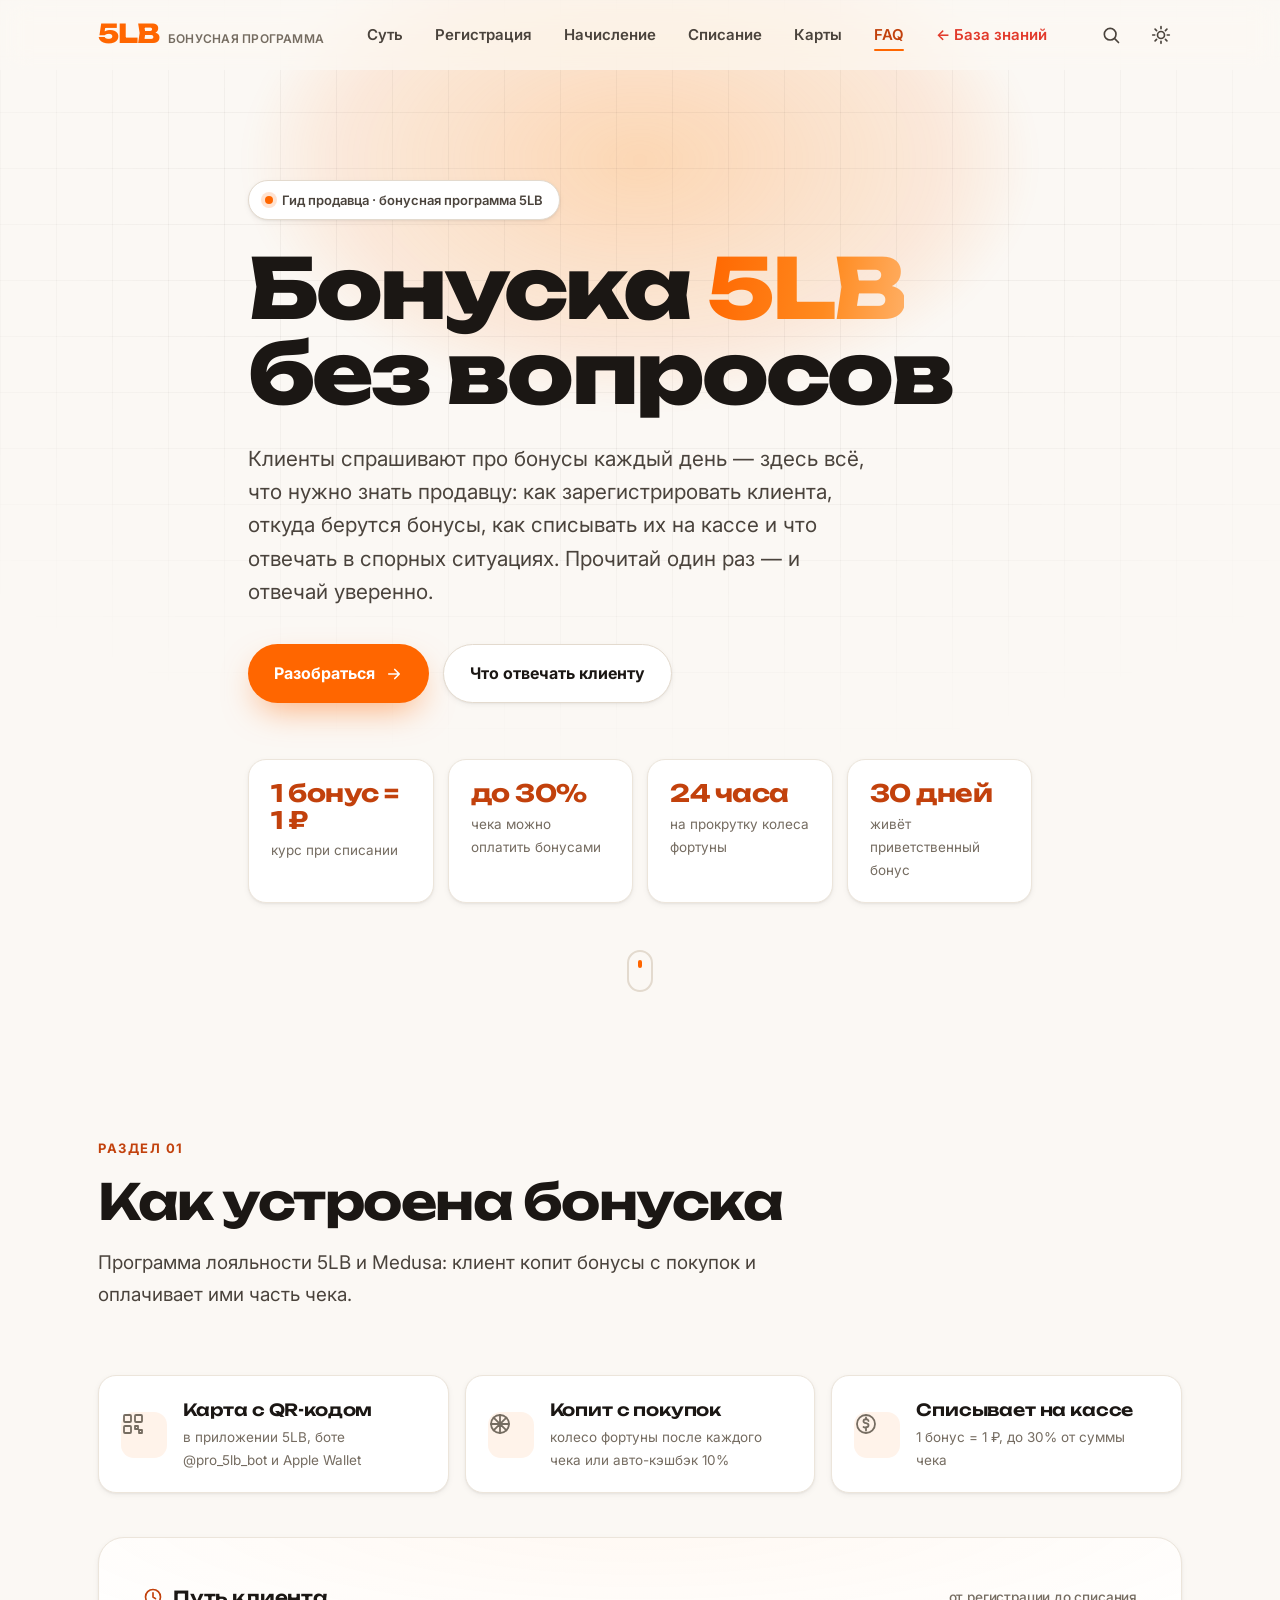
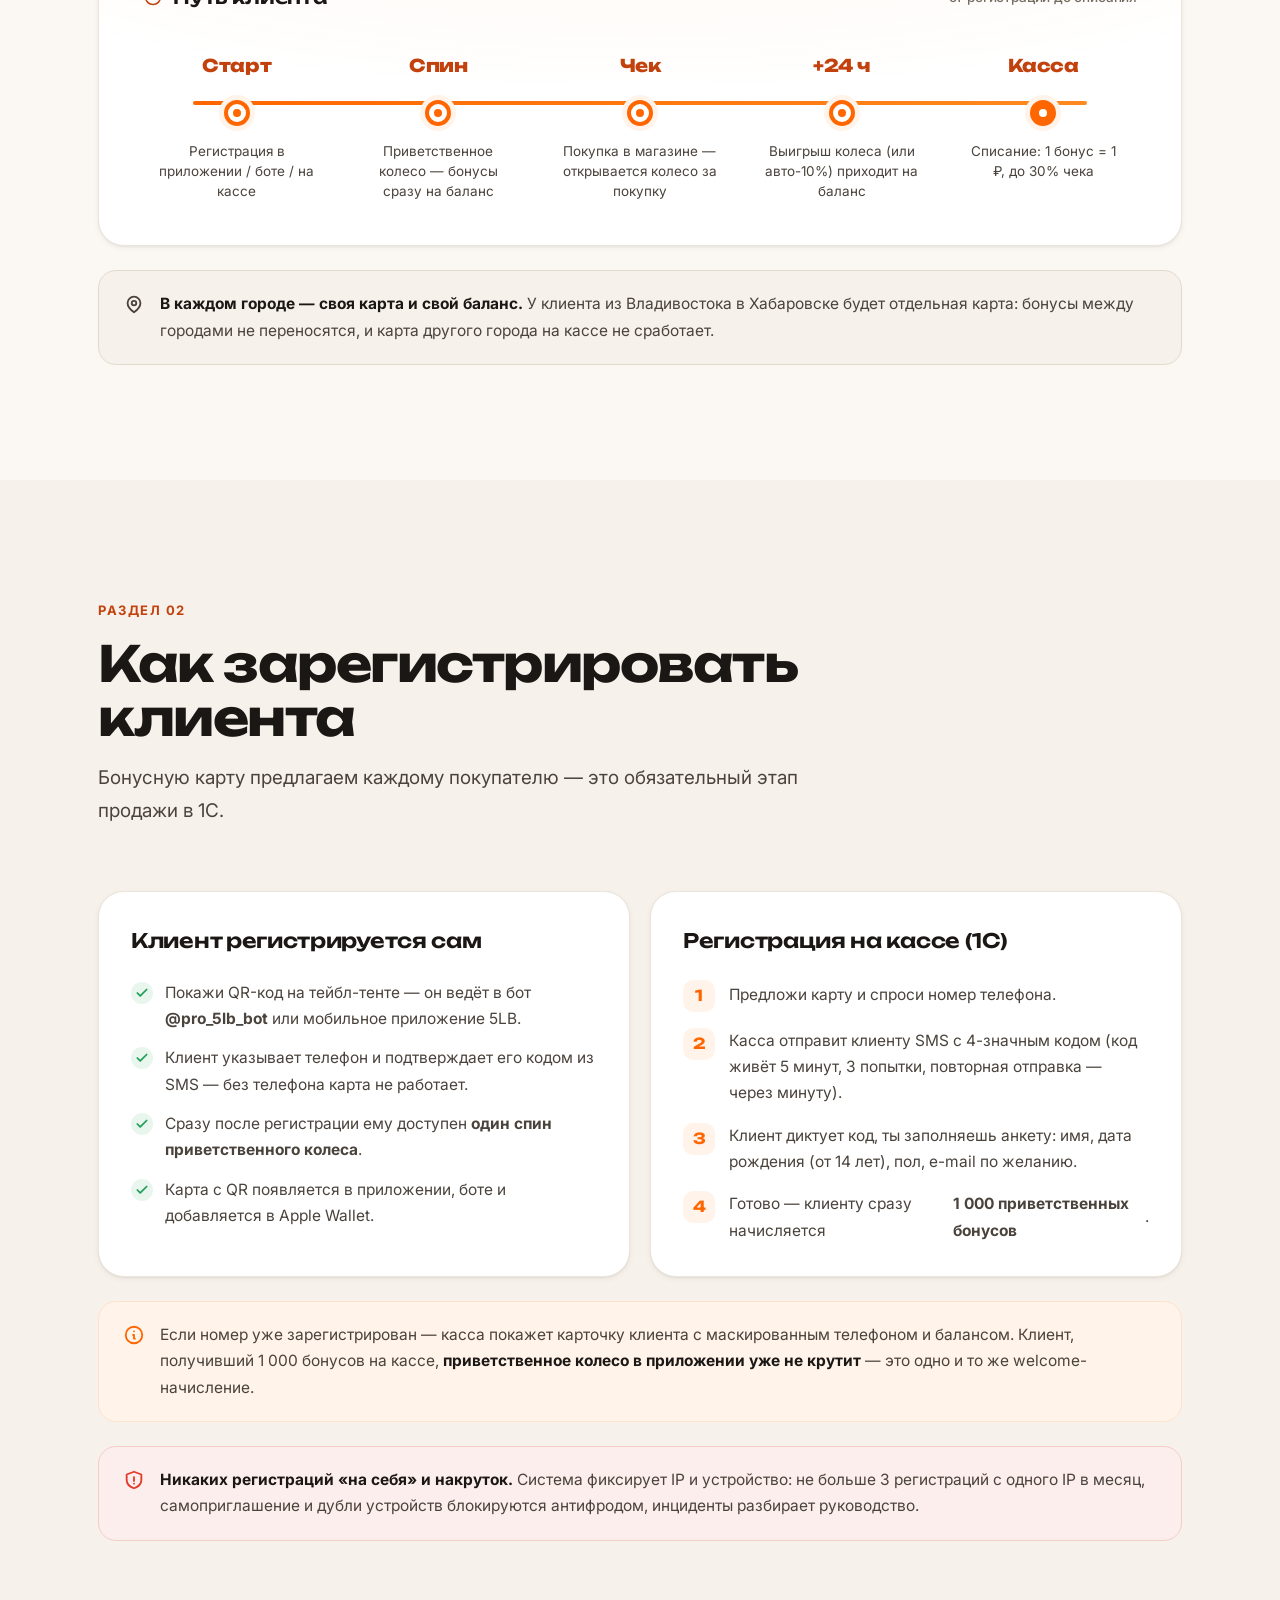
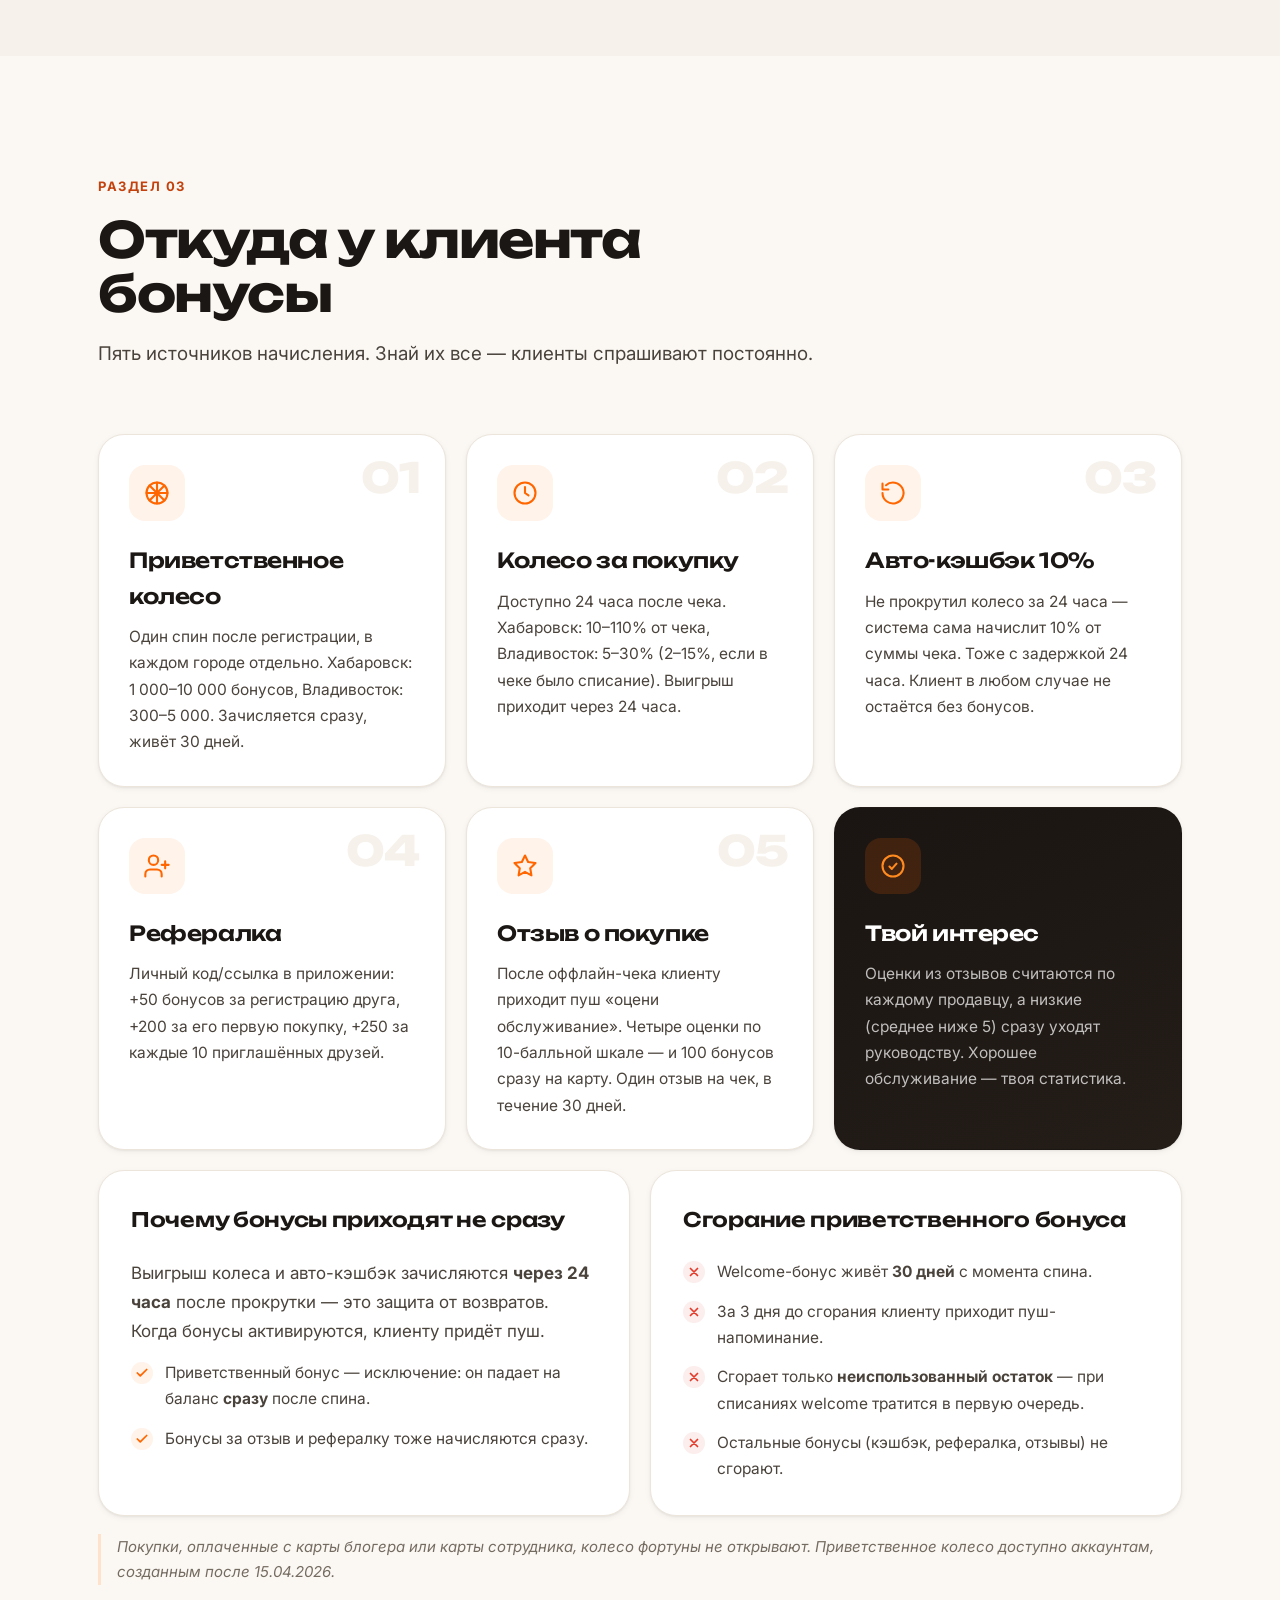
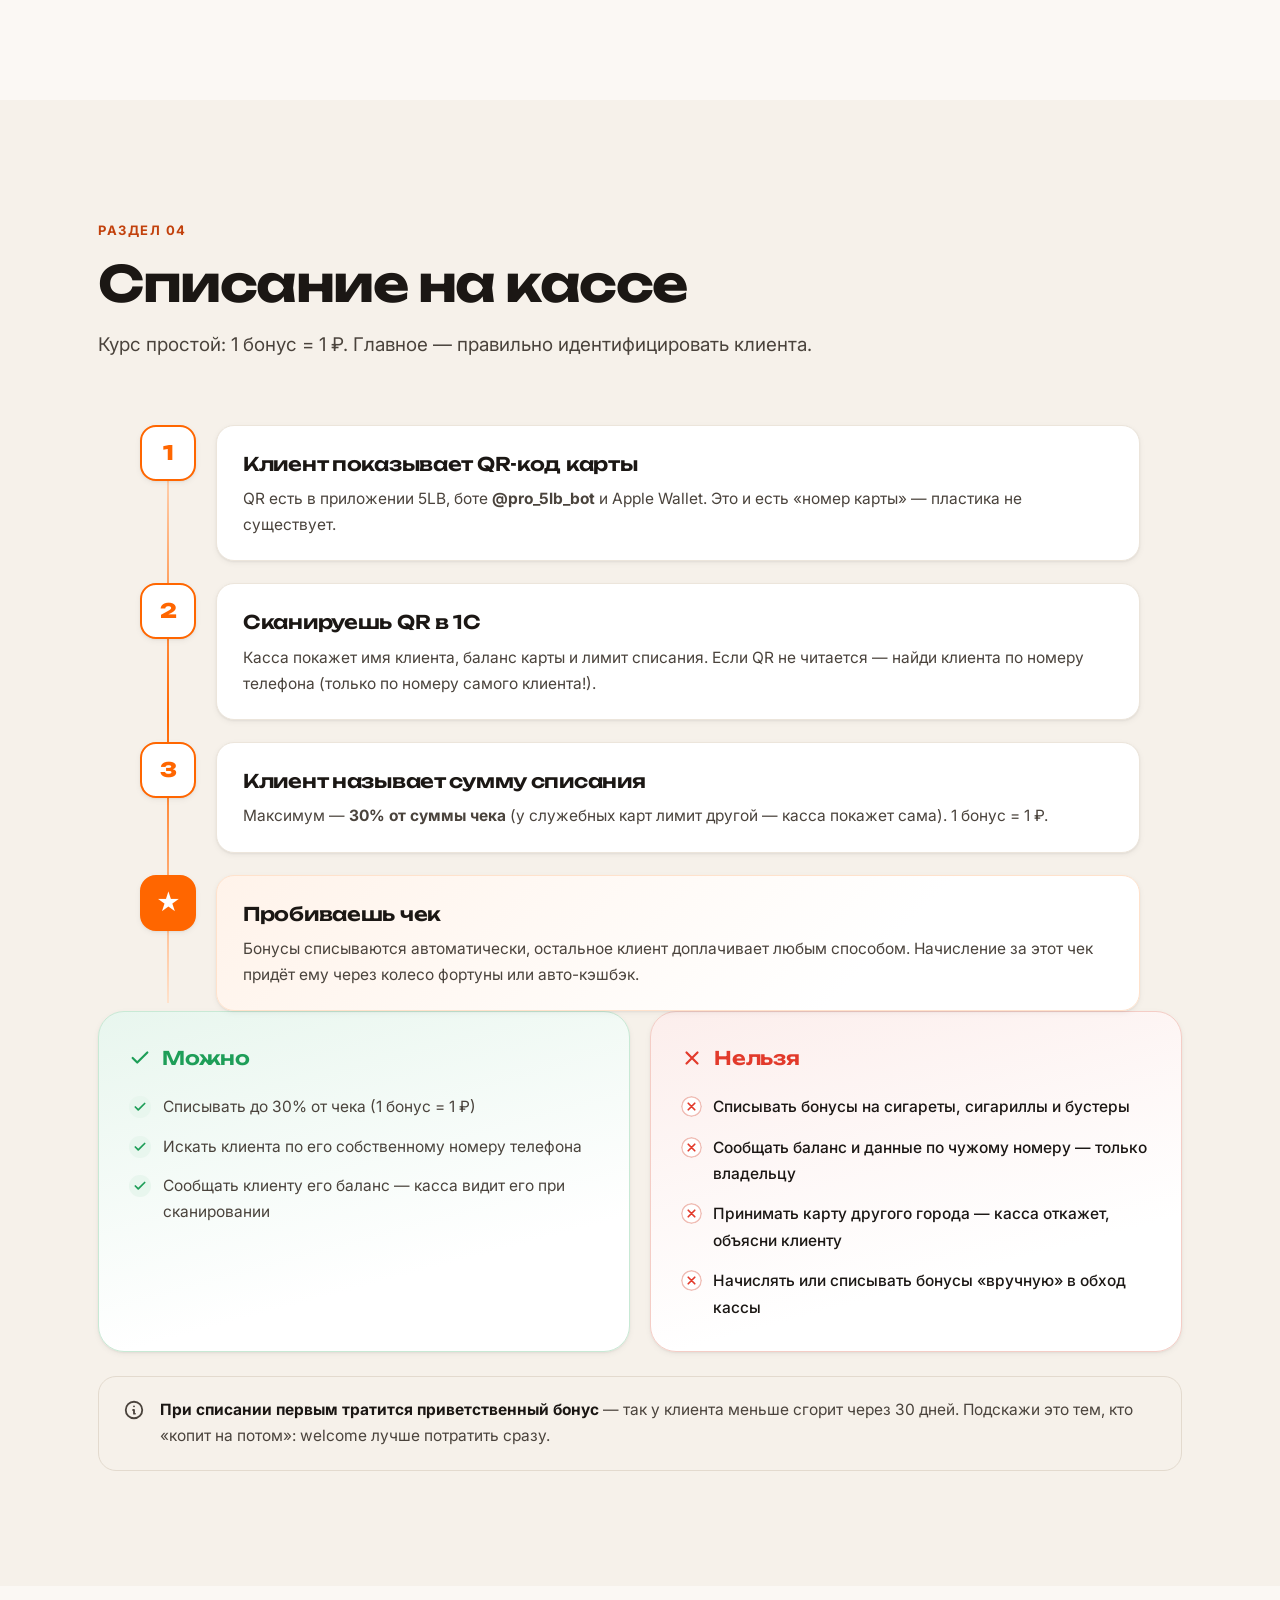
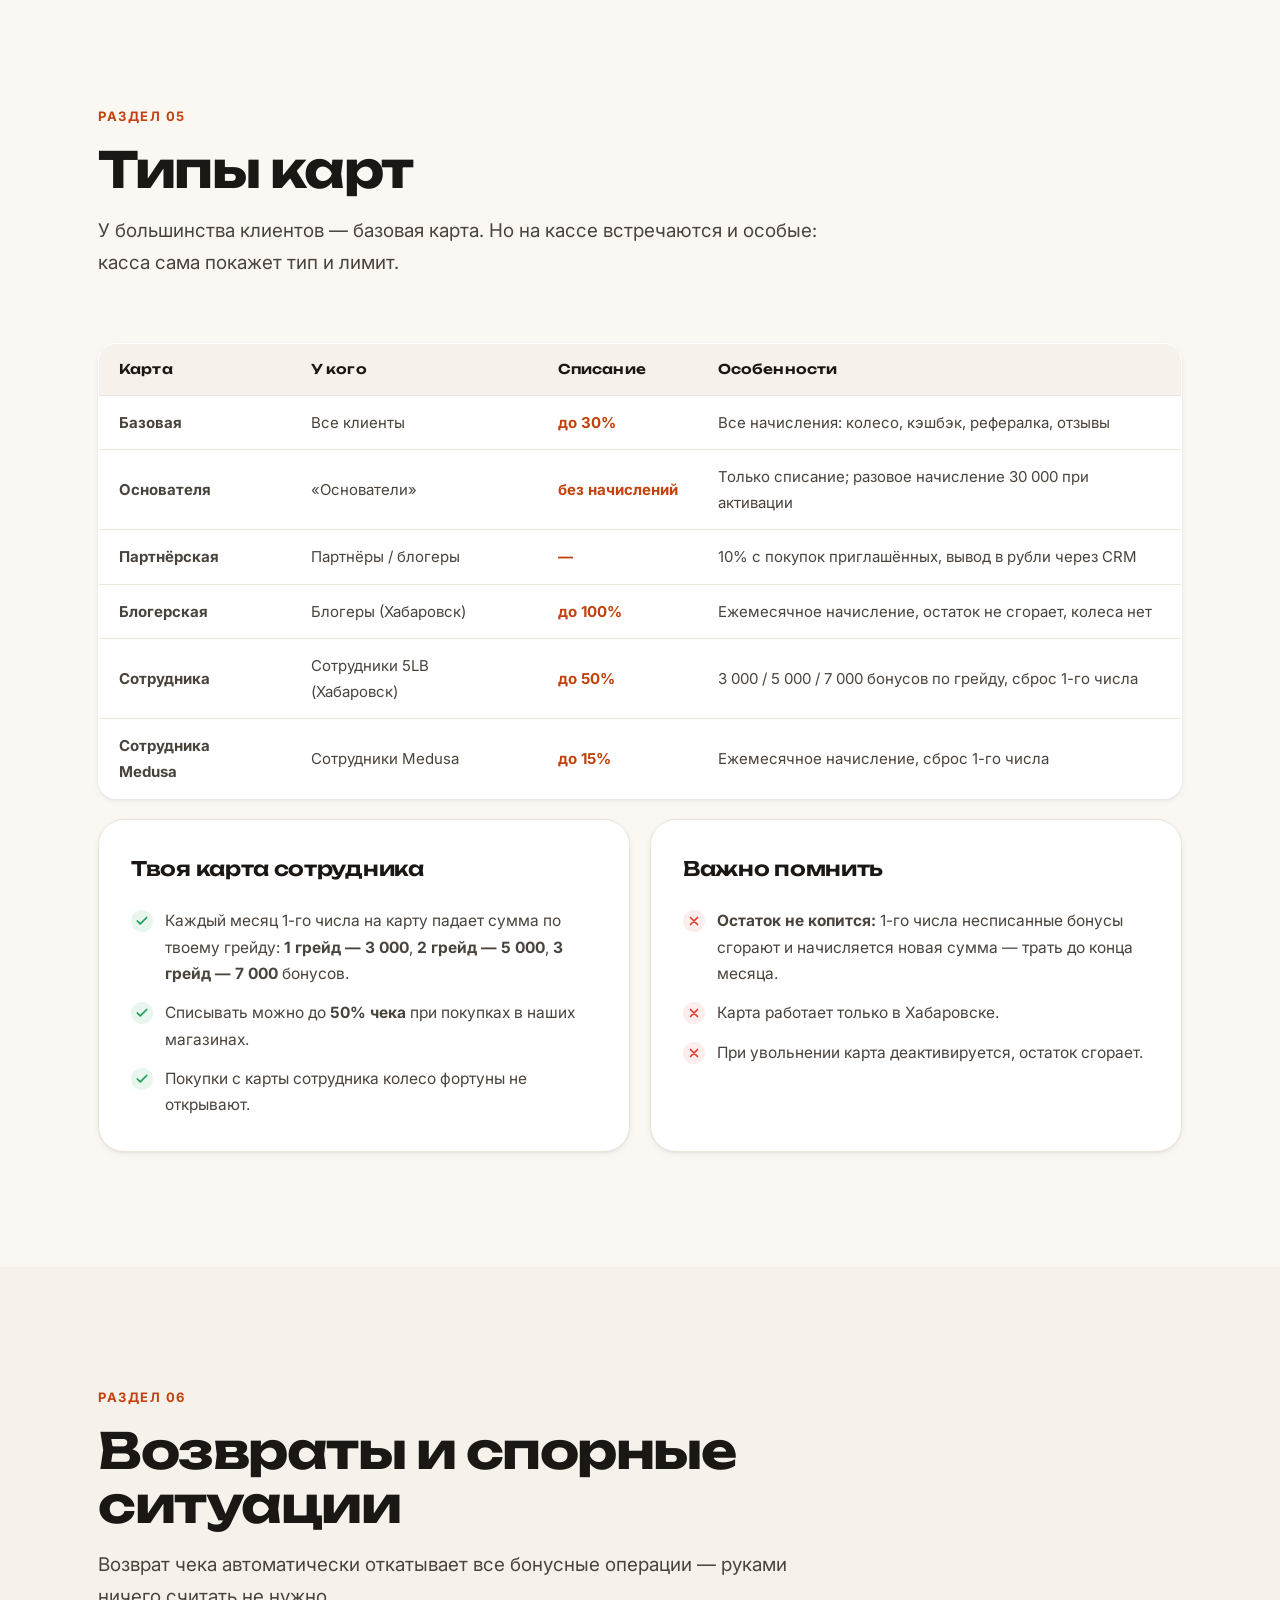
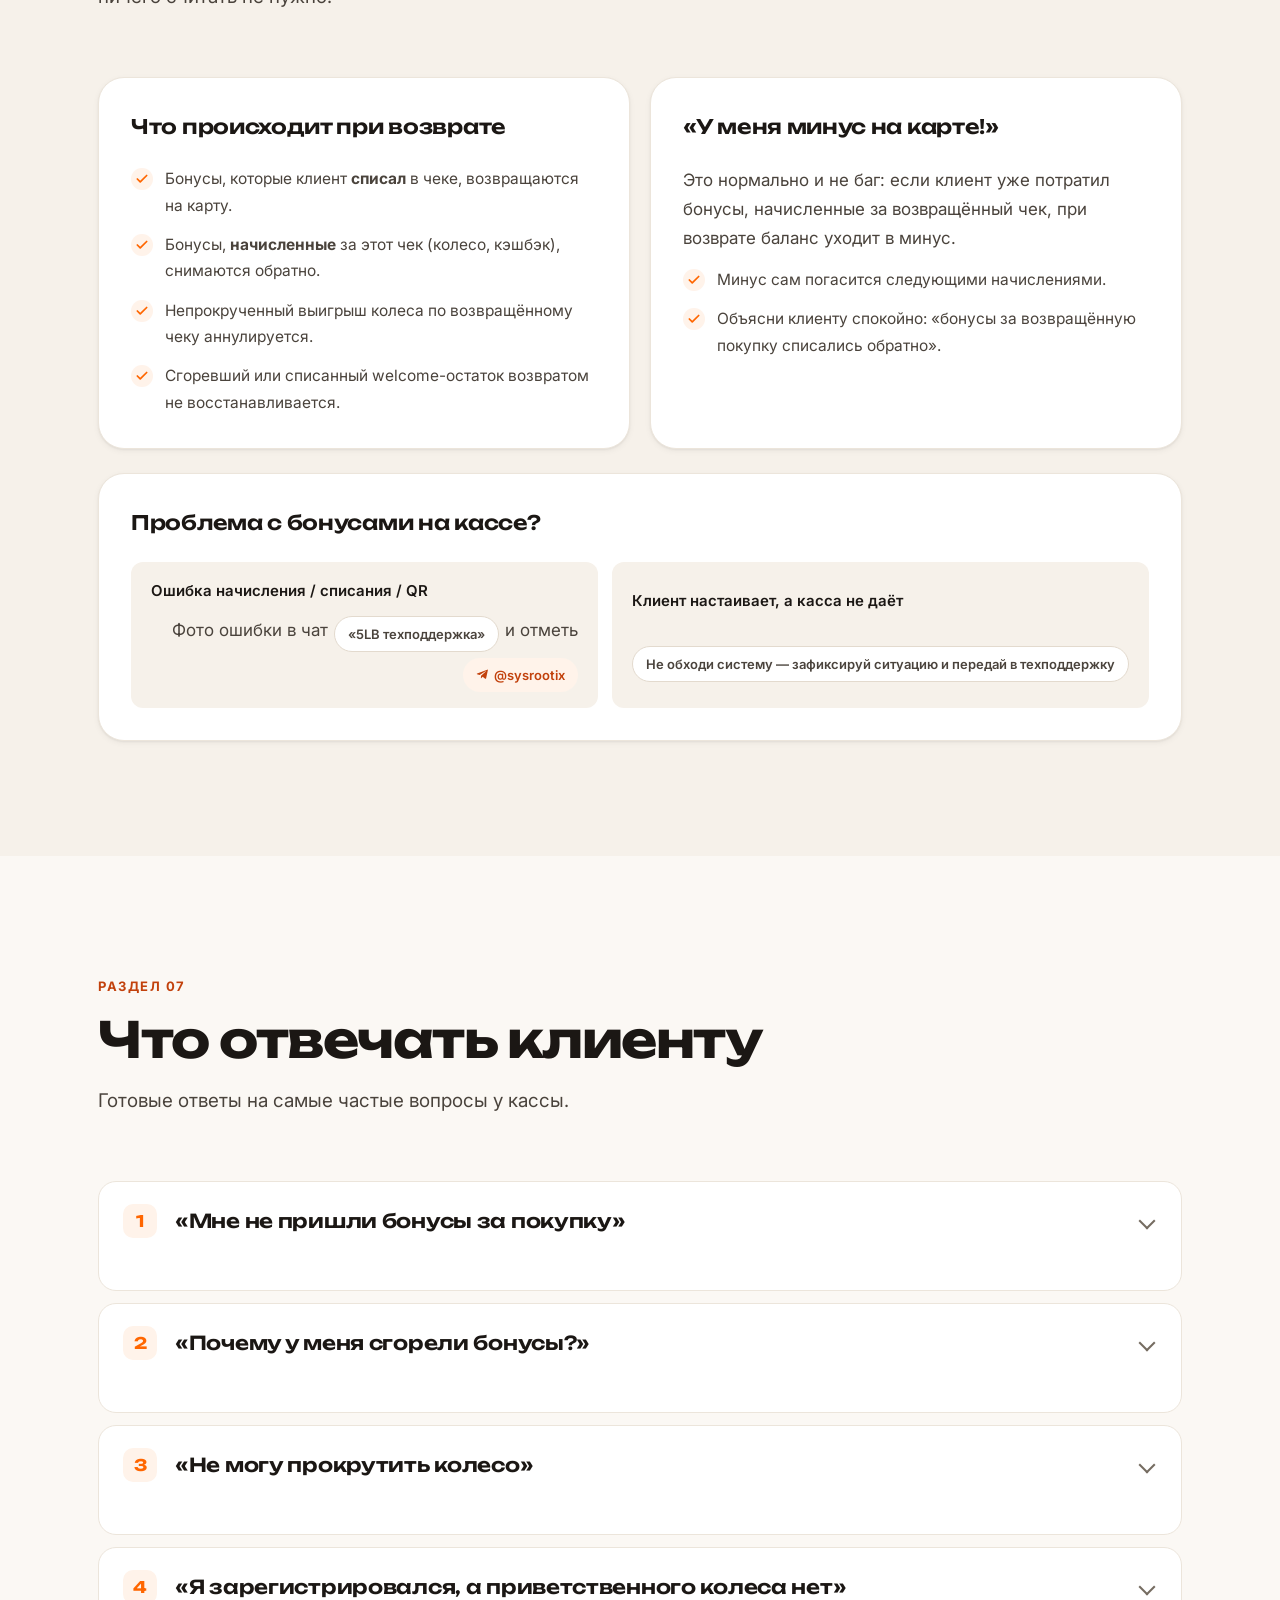
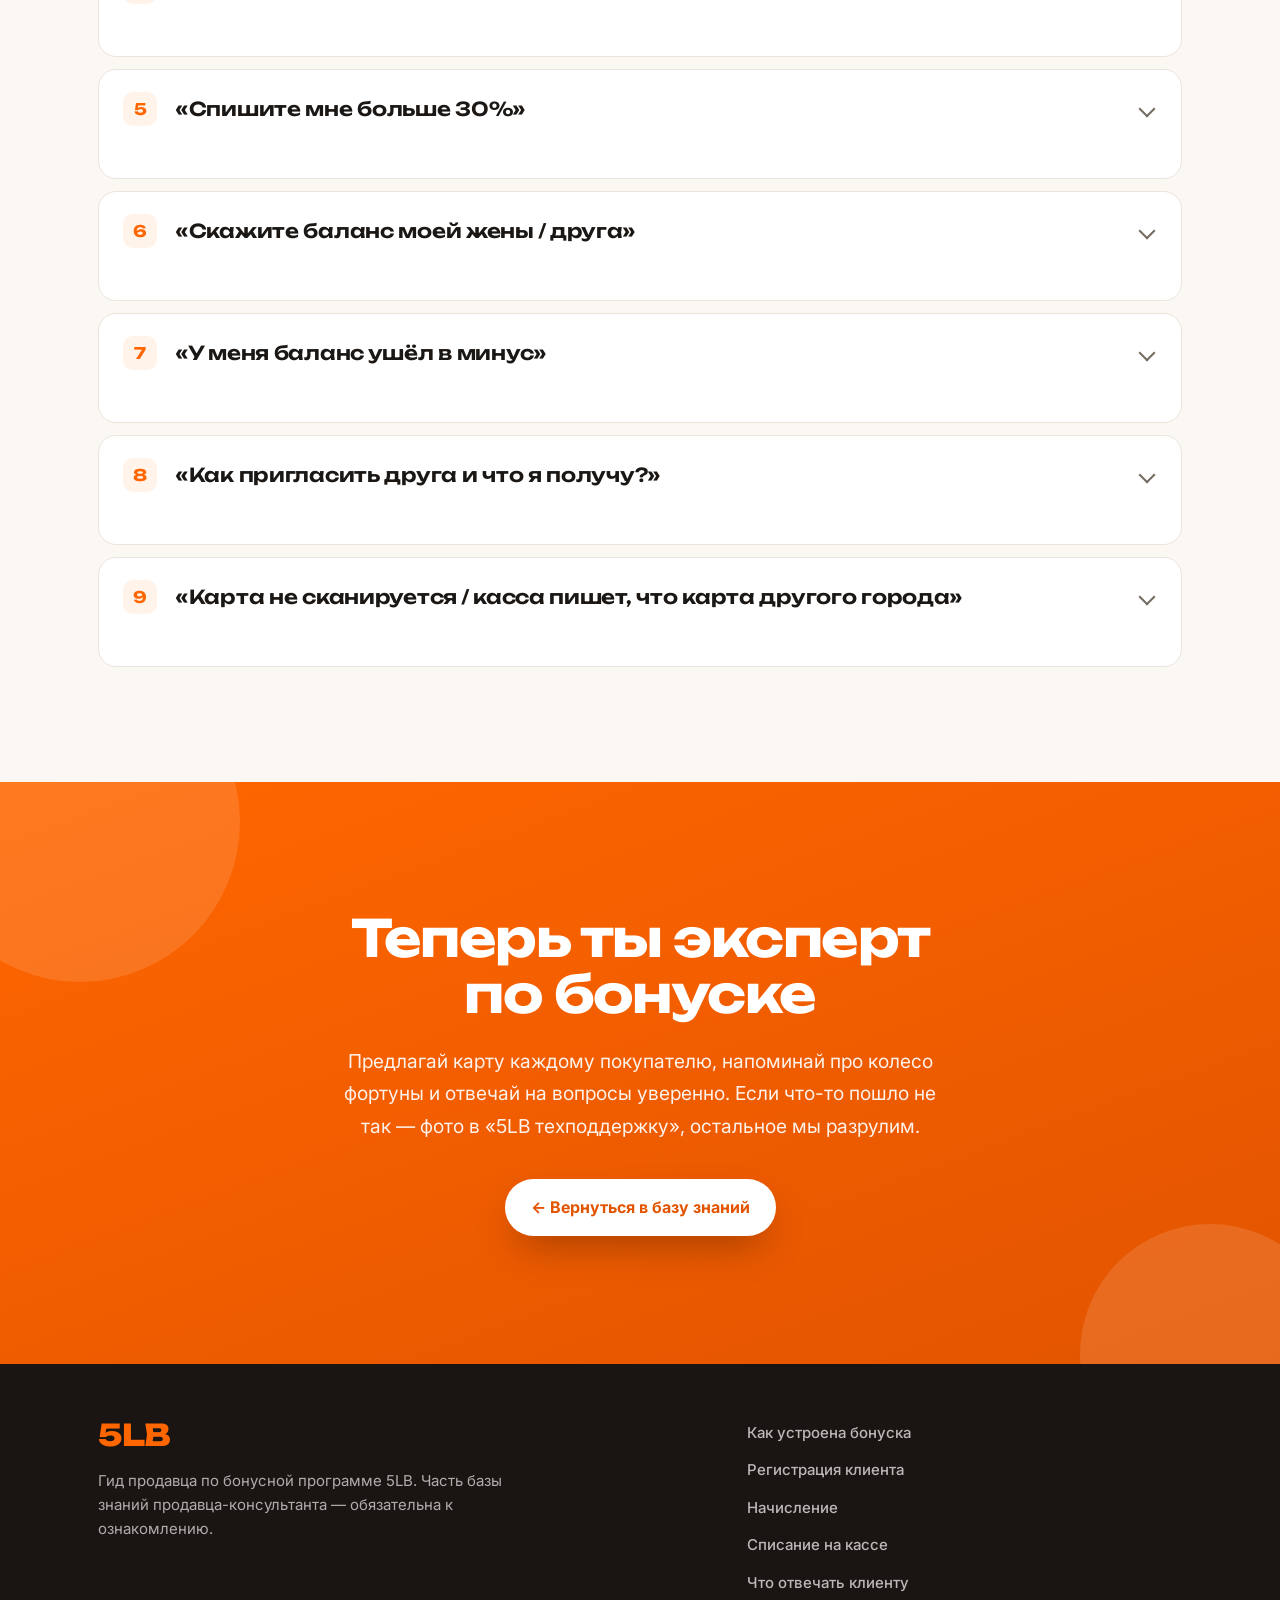
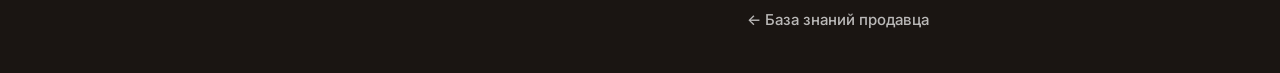
==== commit d7ccac2e: "Fix Medusa spelling, drop footer copy line on bonus page Co-Authored-By: Claude Fable 5 <noreply@ant" ====
--- a/bonus.html
+++ b/bonus.html
@@ -141,7 +141,7 @@
         <div class="section__head">
           <span class="eyebrow">Раздел 01</span>
           <h2 class="section__title">Как устроена бонуска</h2>
-          <p class="section__desc">Программа лояльности 5LB и Meduza: клиент копит бонусы с покупок и оплачивает ими часть чека.</p>
+          <p class="section__desc">Программа лояльности 5LB и Medusa: клиент копит бонусы с покупок и оплачивает ими часть чека.</p>
         </div>
 
         <div class="rule-highlights">
@@ -378,7 +378,7 @@
               <tr><td><b>Партнёрская</b></td><td>Партнёры / блогеры</td><td class="amount">—</td><td>10% с покупок приглашённых, вывод в рубли через CRM</td></tr>
               <tr><td><b>Блогерская</b></td><td>Блогеры (Хабаровск)</td><td class="amount">до 100%</td><td>Ежемесячное начисление, остаток не сгорает, колеса нет</td></tr>
               <tr><td><b>Сотрудника</b></td><td>Сотрудники 5LB (Хабаровск)</td><td class="amount">до 50%</td><td>3 000 / 5 000 / 7 000 бонусов по грейду, сброс 1-го числа</td></tr>
-              <tr><td><b>Сотрудника Meduza</b></td><td>Сотрудники Meduza</td><td class="amount">до 15%</td><td>Ежемесячное начисление, сброс 1-го числа</td></tr>
+              <tr><td><b>Сотрудника Medusa</b></td><td>Сотрудники Medusa</td><td class="amount">до 15%</td><td>Ежемесячное начисление, сброс 1-го числа</td></tr>
             </tbody>
           </table>
         </div>
@@ -572,7 +572,6 @@
         <a href="#faq">Что отвечать клиенту</a>
         <a href="index.html">← База знаний продавца</a>
       </nav>
-      <p class="footer__copy">© 5LB · Внутренний документ. Горячая линия +7 924 151 25 55 · sp5lb27@mail.ru</p>
     </div>
   </footer>
 
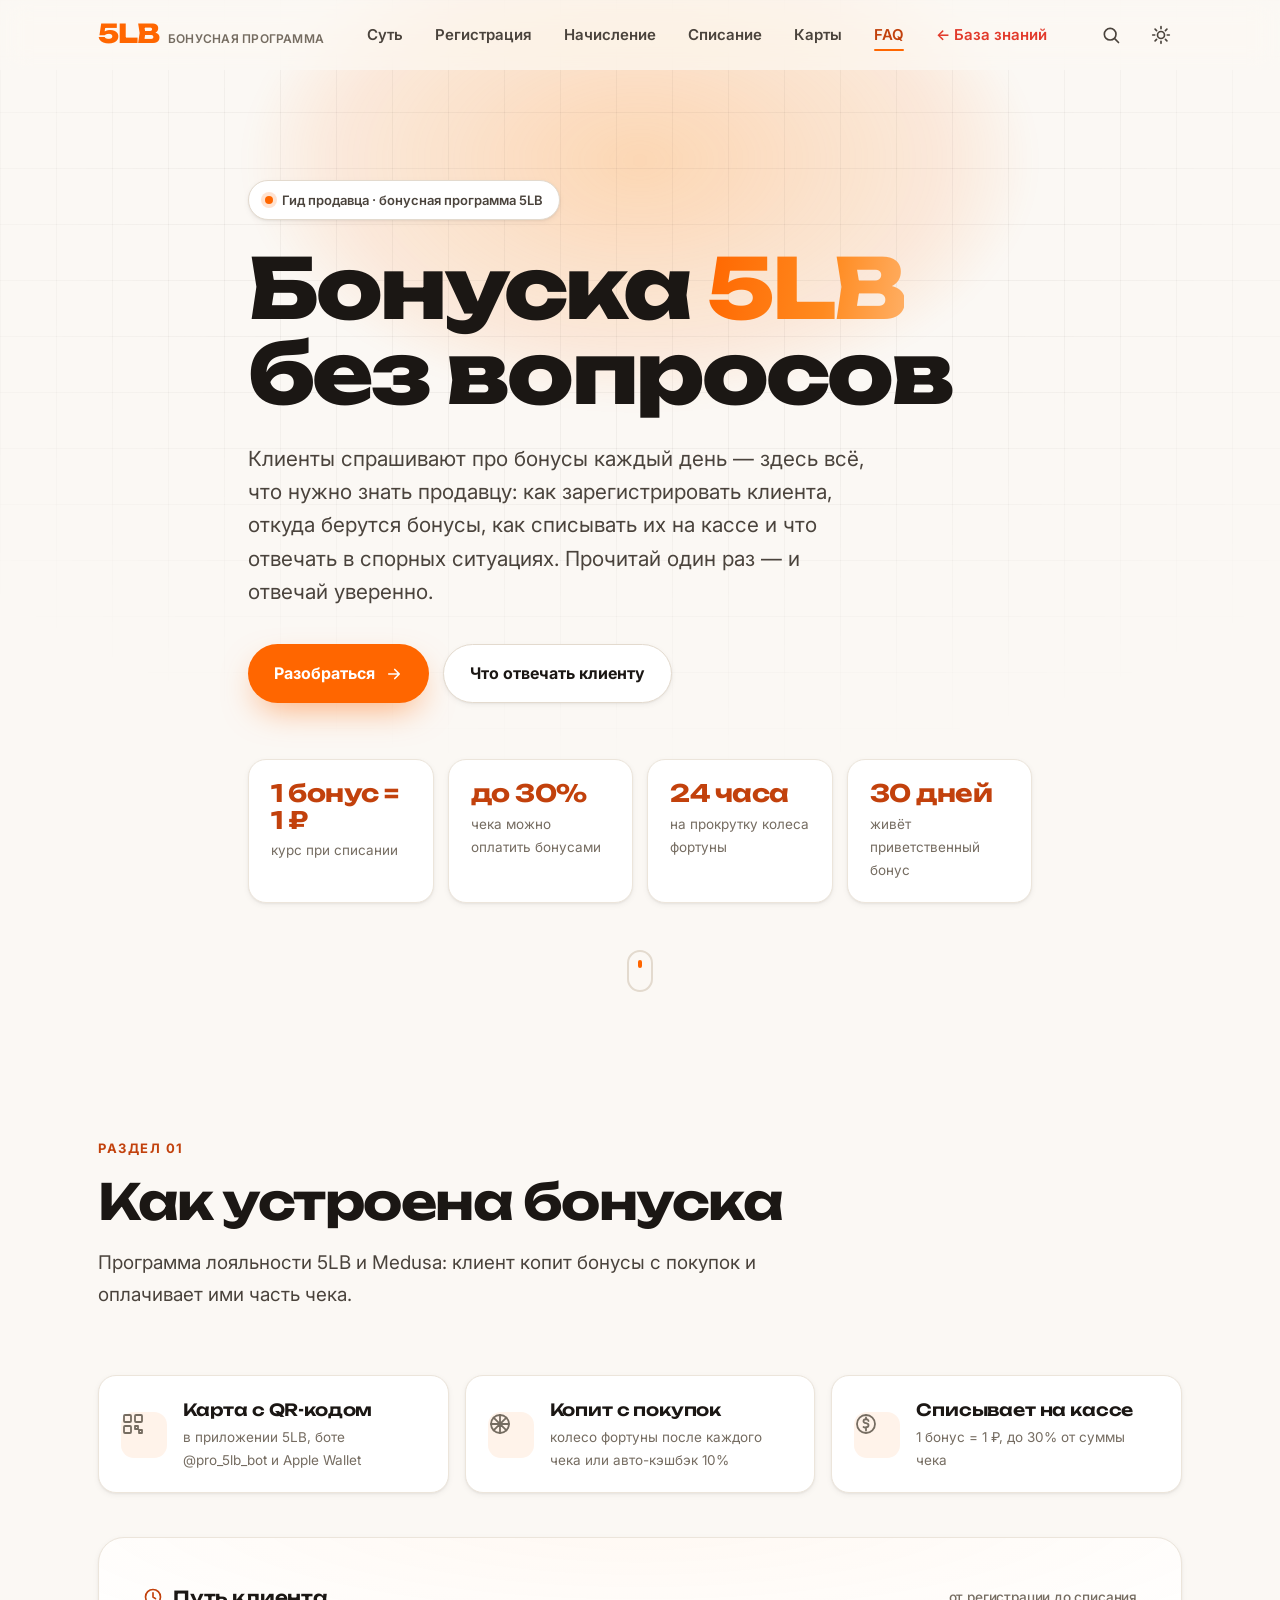
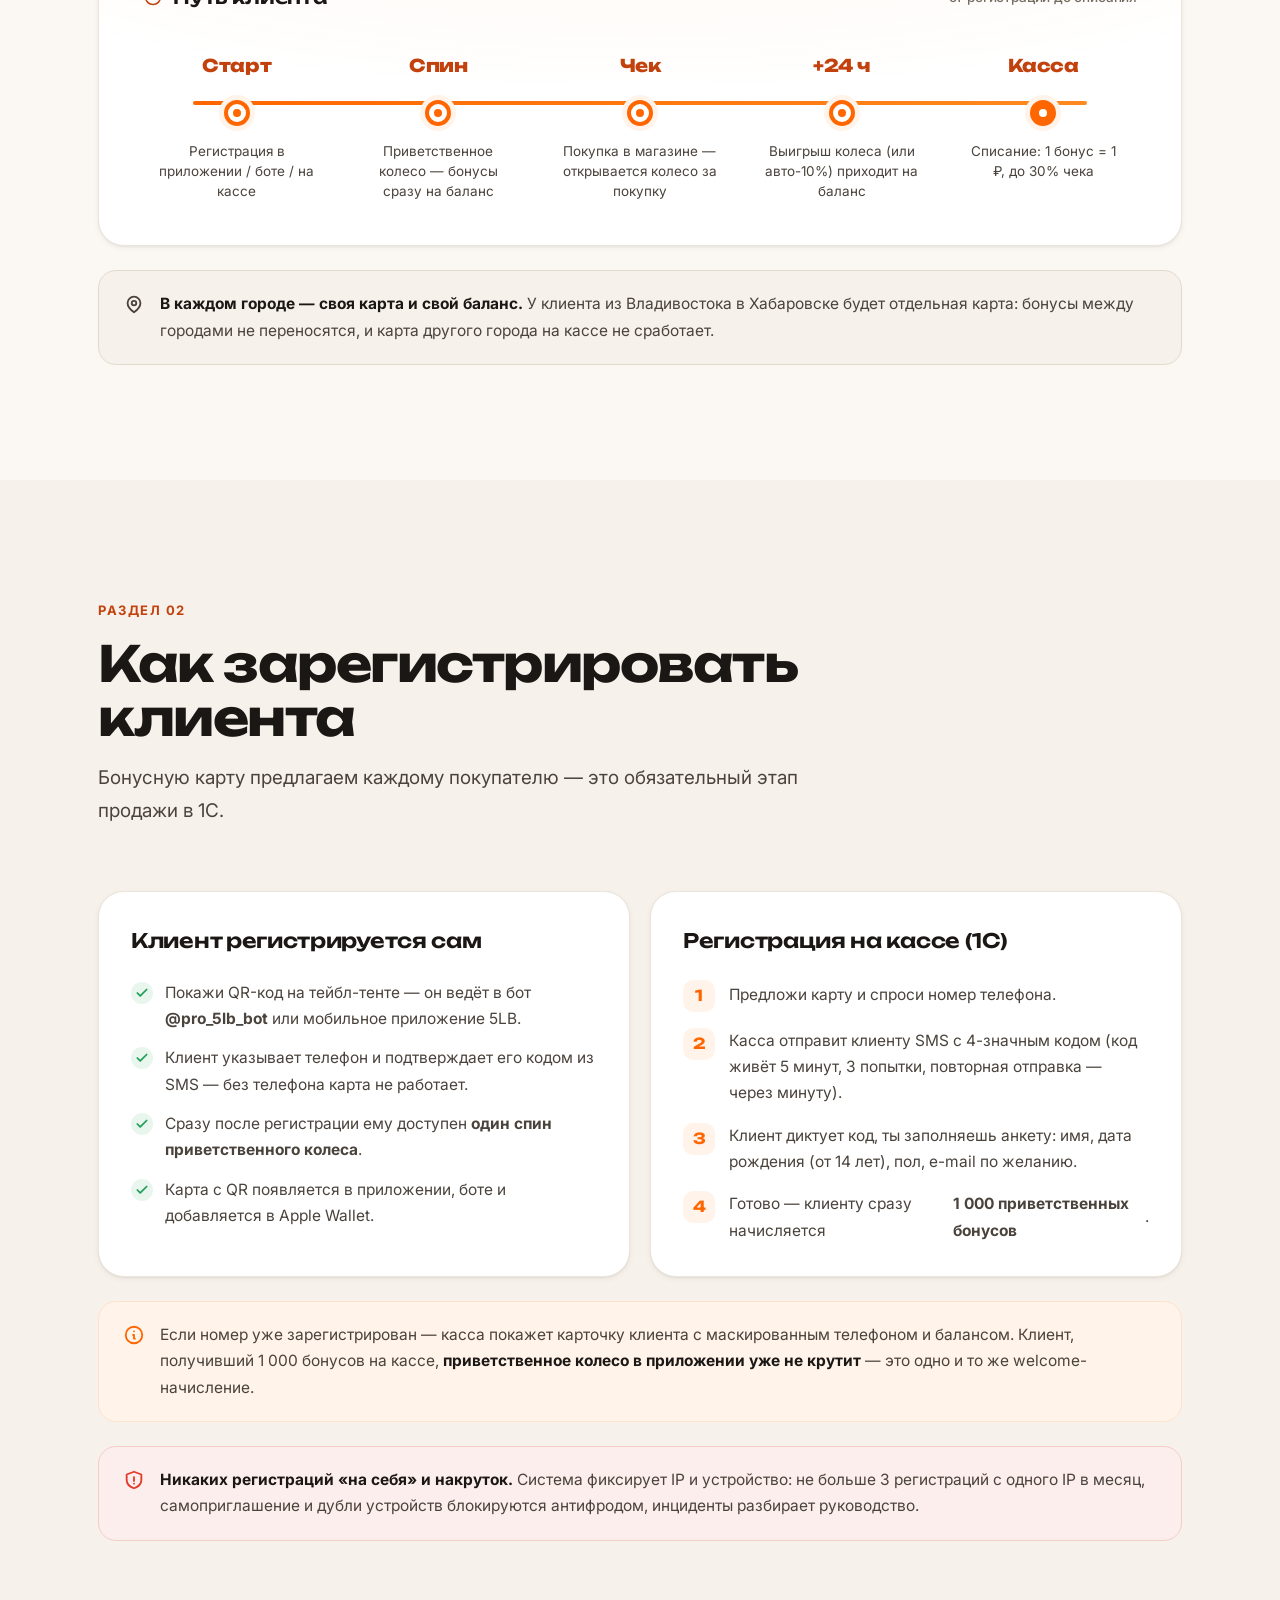
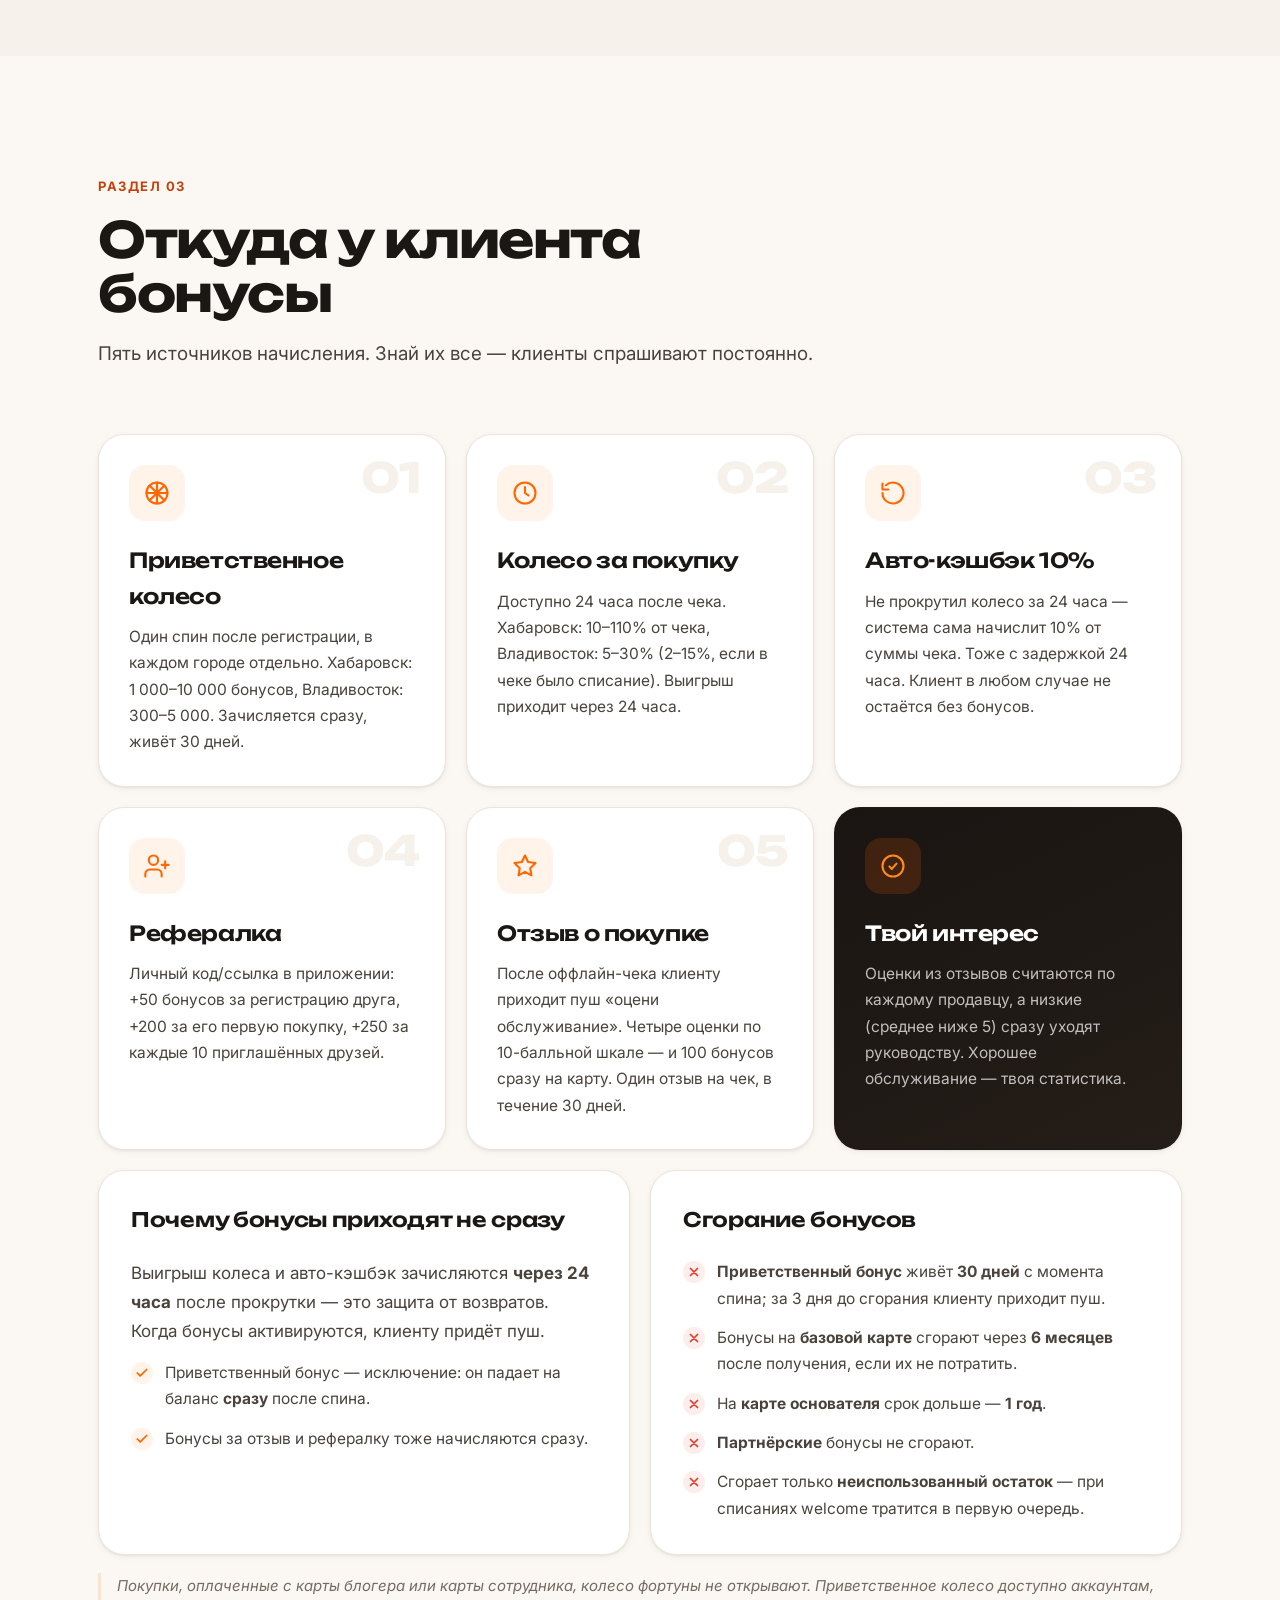
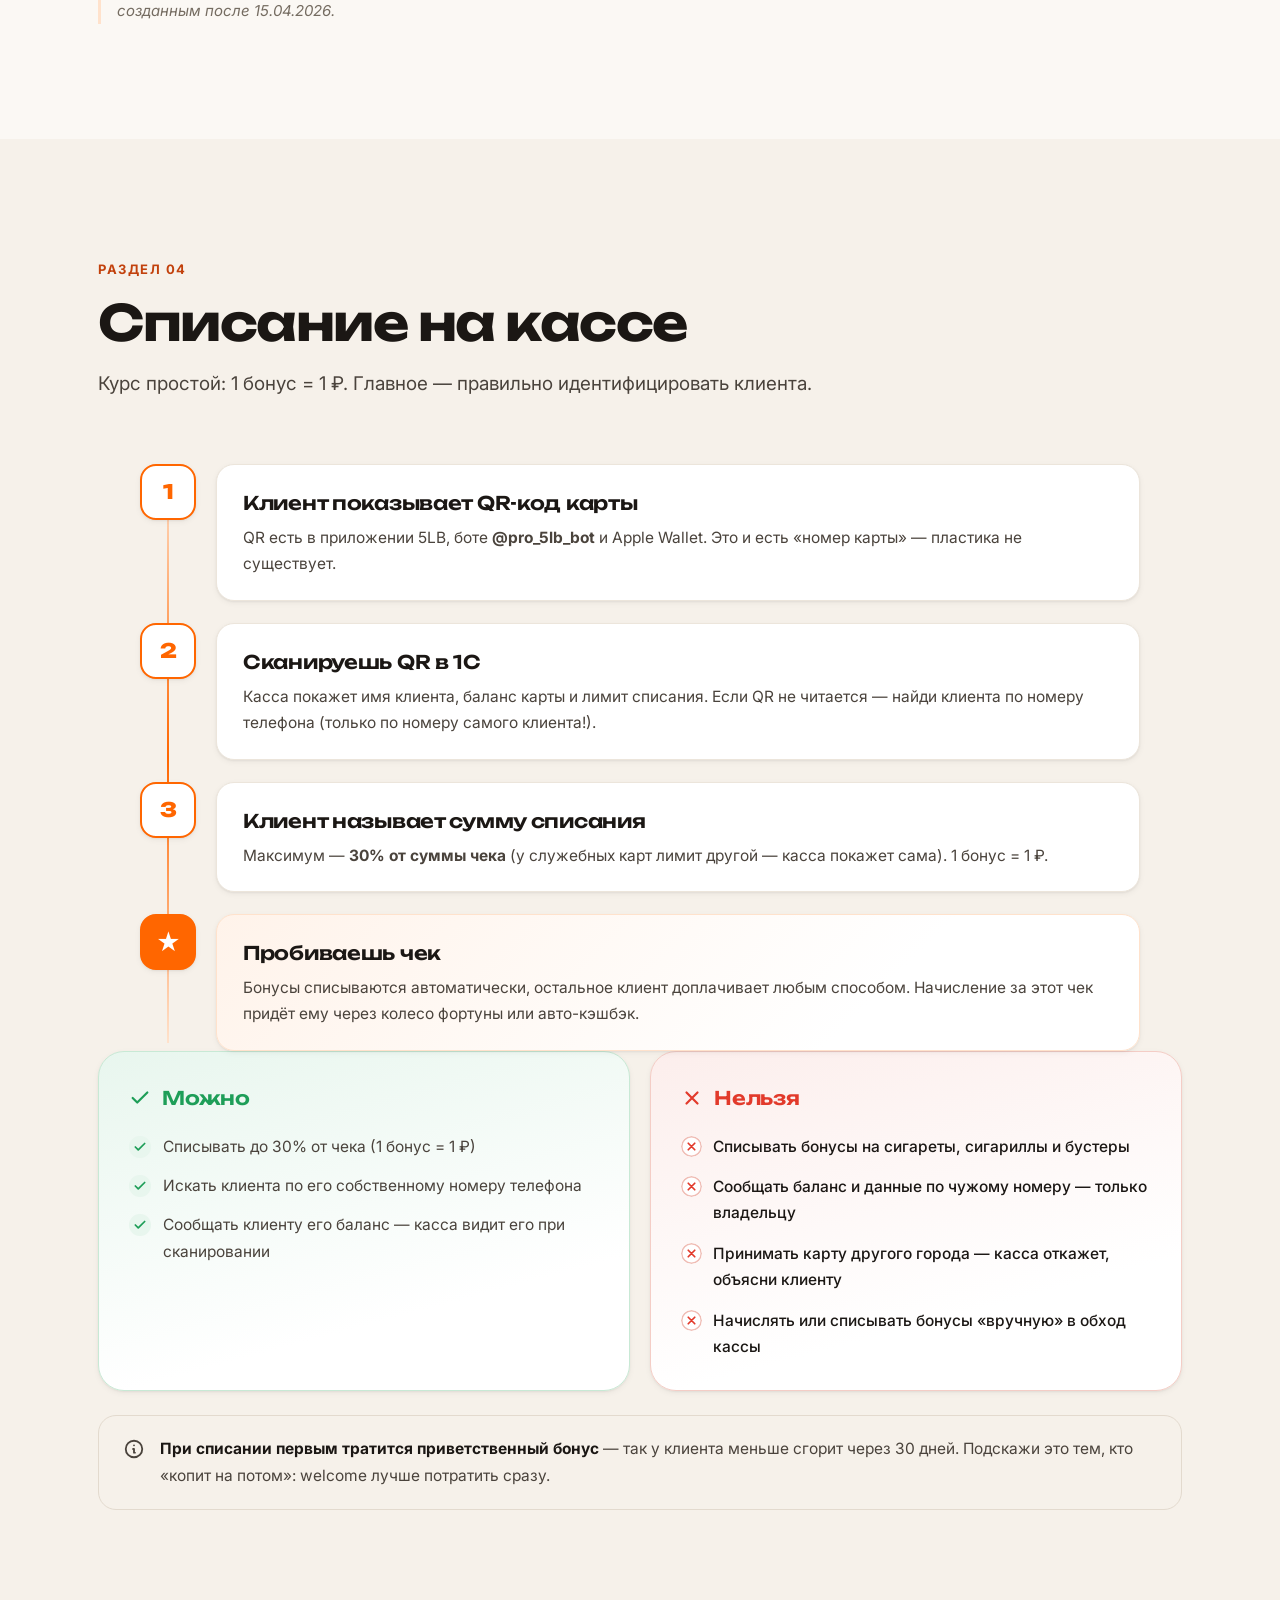
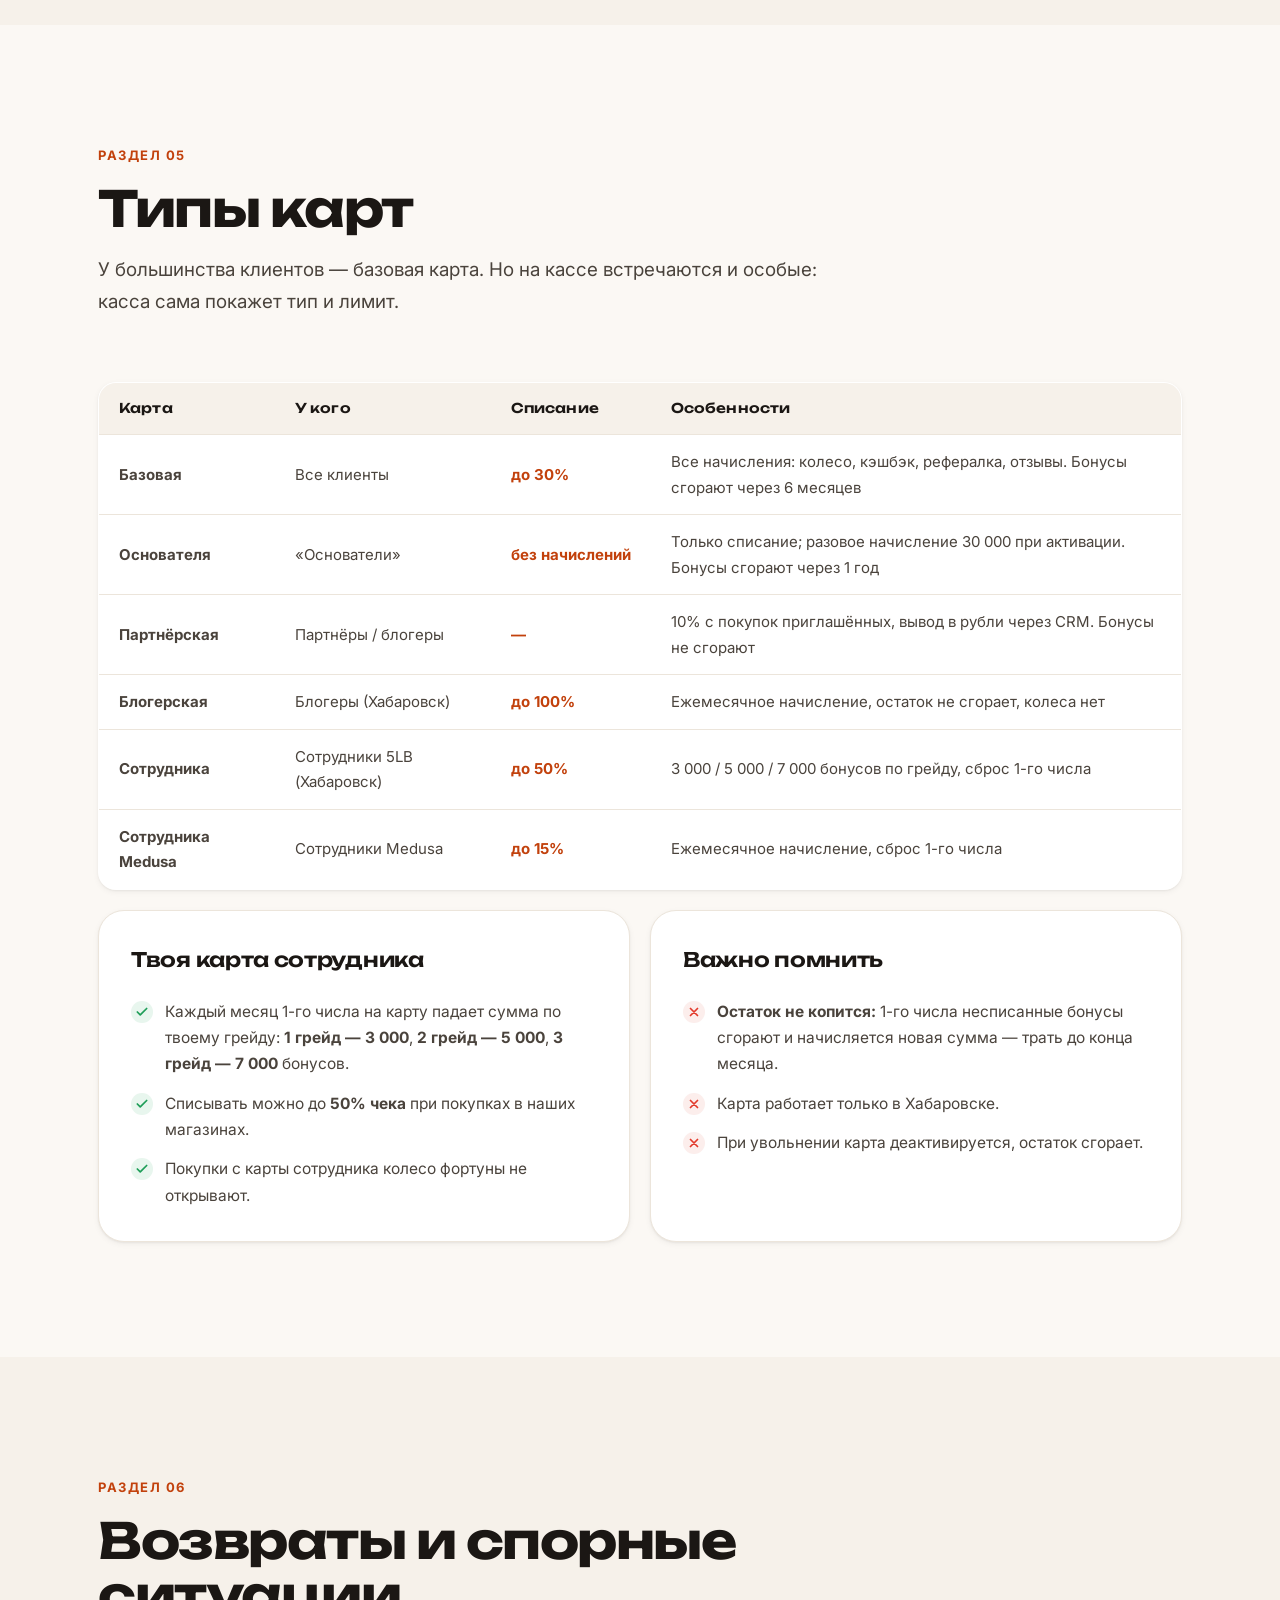
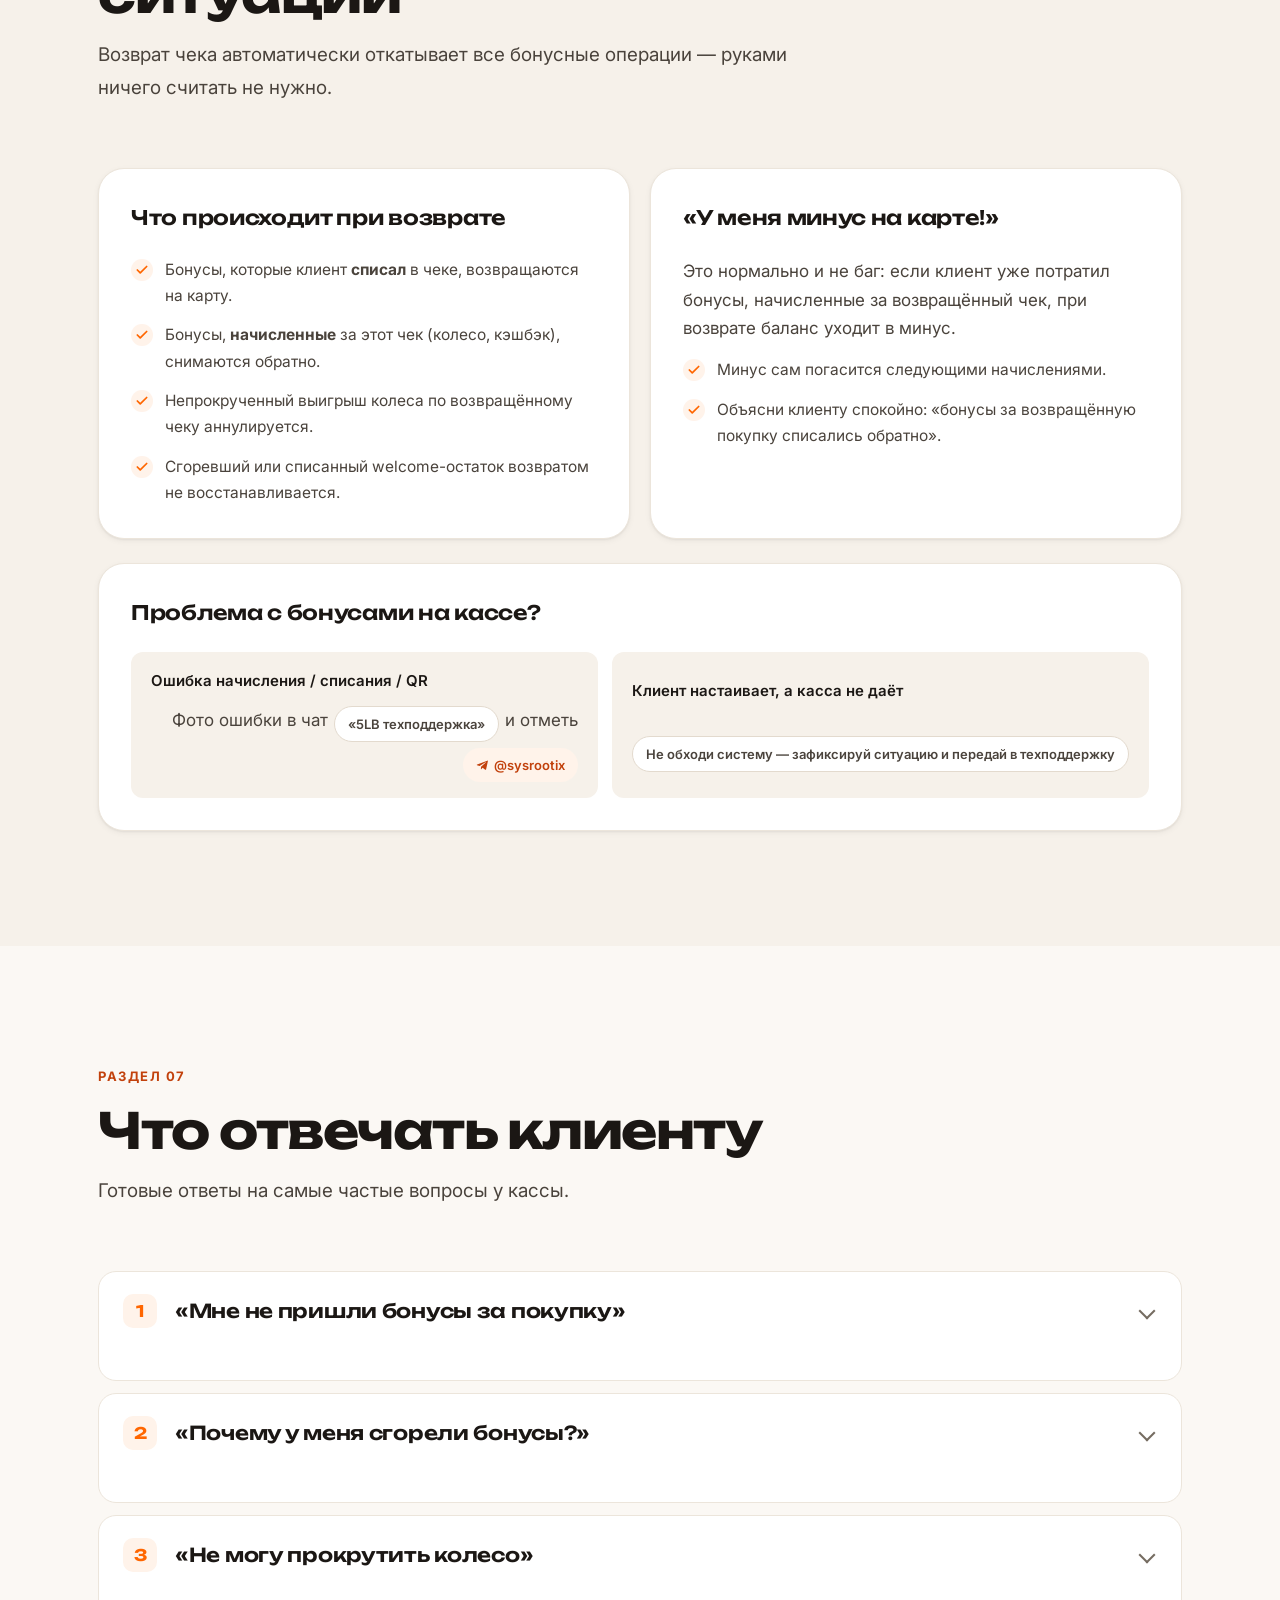
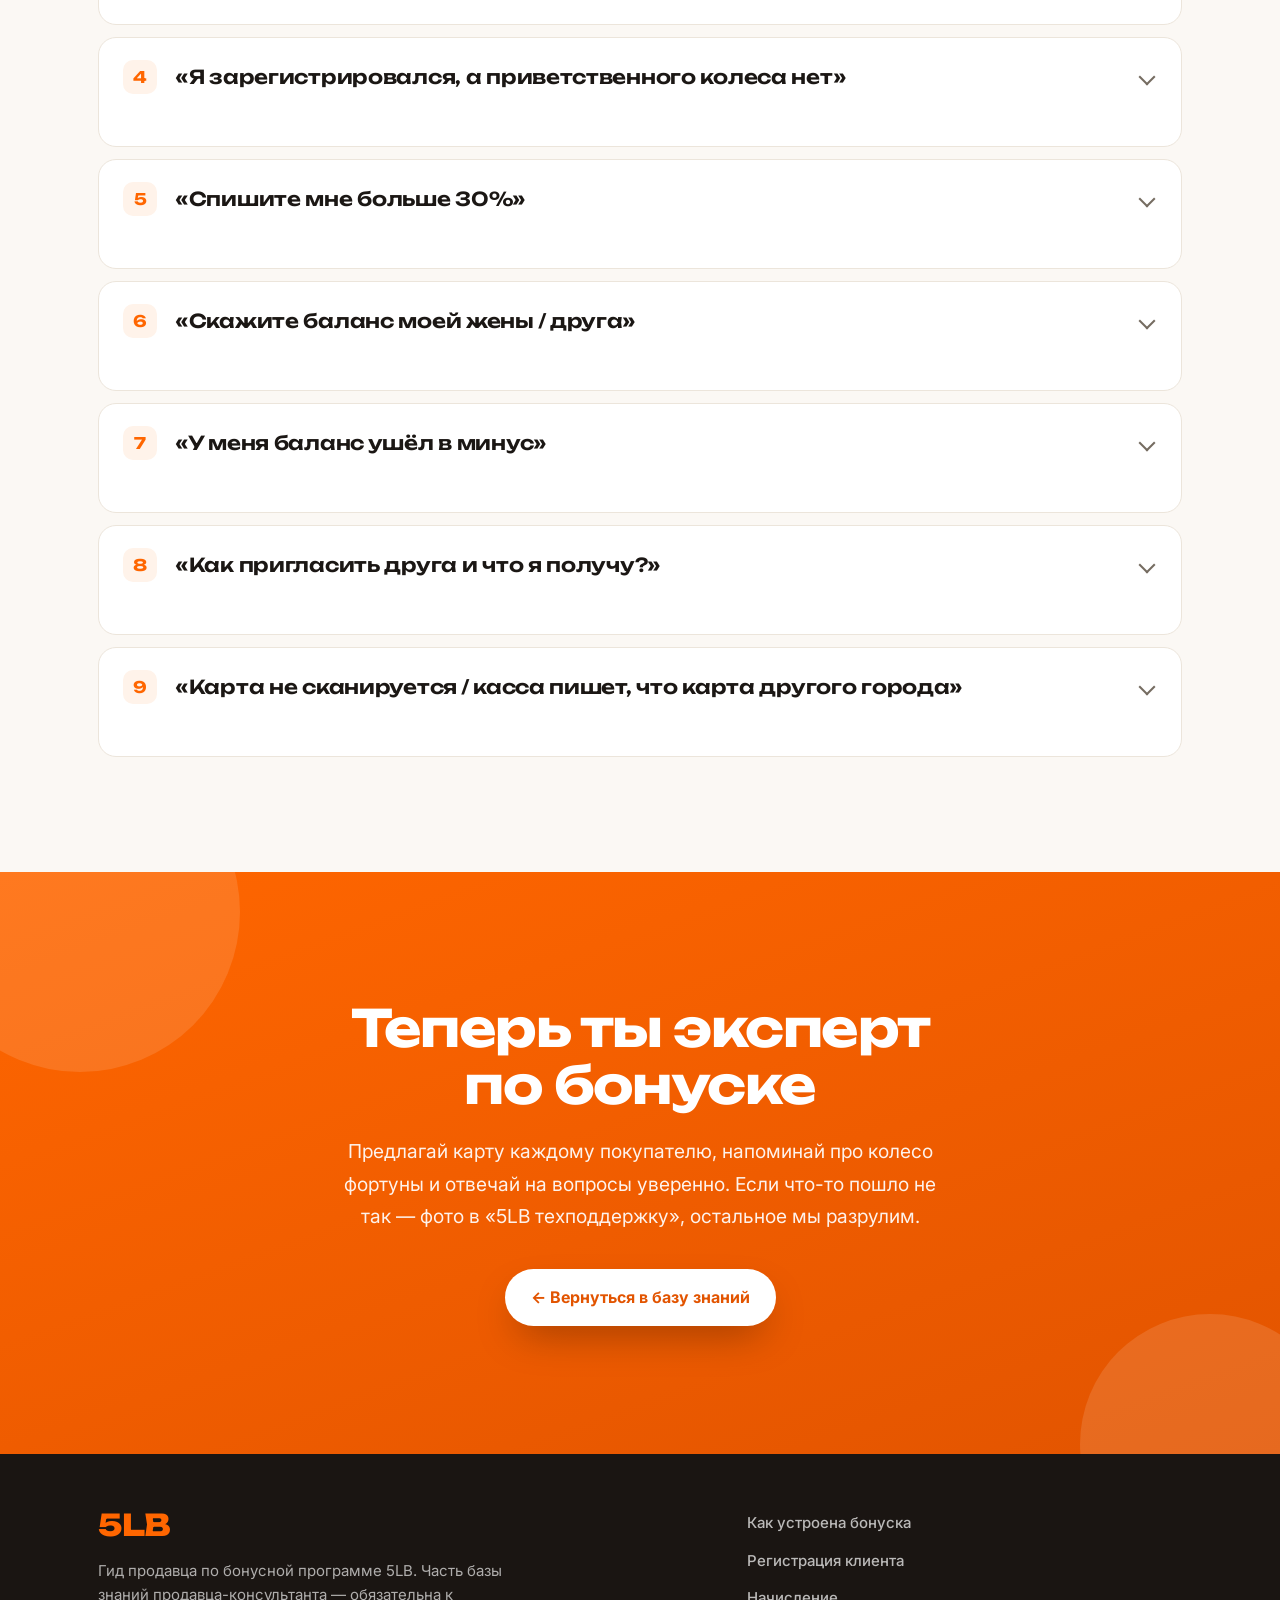
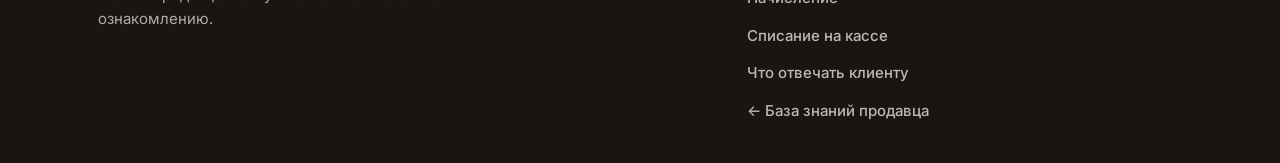
==== commit cfe29a7b: "Correct bonus expiry rules: BASE 6 months, Founder 1 year, Partner never Co-Authored-By: Claude Fabl" ====
--- a/bonus.html
+++ b/bonus.html
@@ -285,12 +285,13 @@
             </ul>
           </div>
           <div class="panel reveal">
-            <h3 class="panel__title">Сгорание приветственного бонуса</h3>
+            <h3 class="panel__title">Сгорание бонусов</h3>
             <ul class="ticks ticks--danger">
-              <li>Welcome-бонус живёт <b>30 дней</b> с момента спина.</li>
-              <li>За 3 дня до сгорания клиенту приходит пуш-напоминание.</li>
+              <li><b>Приветственный бонус</b> живёт <b>30 дней</b> с момента спина; за 3 дня до сгорания клиенту приходит пуш.</li>
+              <li>Бонусы на <b>базовой карте</b> сгорают через <b>6 месяцев</b> после получения, если их не потратить.</li>
+              <li>На <b>карте основателя</b> срок дольше — <b>1 год</b>.</li>
+              <li><b>Партнёрские</b> бонусы не сгорают.</li>
               <li>Сгорает только <b>неиспользованный остаток</b> — при списаниях welcome тратится в первую очередь.</li>
-              <li>Остальные бонусы (кэшбэк, рефералка, отзывы) не сгорают.</li>
             </ul>
           </div>
         </div>
@@ -373,9 +374,9 @@
           <table class="ftable">
             <thead><tr><th>Карта</th><th>У кого</th><th>Списание</th><th>Особенности</th></tr></thead>
             <tbody>
-              <tr><td><b>Базовая</b></td><td>Все клиенты</td><td class="amount">до 30%</td><td>Все начисления: колесо, кэшбэк, рефералка, отзывы</td></tr>
-              <tr><td><b>Основателя</b></td><td>«Основатели»</td><td class="amount">без начислений</td><td>Только списание; разовое начисление 30 000 при активации</td></tr>
-              <tr><td><b>Партнёрская</b></td><td>Партнёры / блогеры</td><td class="amount">—</td><td>10% с покупок приглашённых, вывод в рубли через CRM</td></tr>
+              <tr><td><b>Базовая</b></td><td>Все клиенты</td><td class="amount">до 30%</td><td>Все начисления: колесо, кэшбэк, рефералка, отзывы. Бонусы сгорают через 6 месяцев</td></tr>
+              <tr><td><b>Основателя</b></td><td>«Основатели»</td><td class="amount">без начислений</td><td>Только списание; разовое начисление 30 000 при активации. Бонусы сгорают через 1 год</td></tr>
+              <tr><td><b>Партнёрская</b></td><td>Партнёры / блогеры</td><td class="amount">—</td><td>10% с покупок приглашённых, вывод в рубли через CRM. Бонусы не сгорают</td></tr>
               <tr><td><b>Блогерская</b></td><td>Блогеры (Хабаровск)</td><td class="amount">до 100%</td><td>Ежемесячное начисление, остаток не сгорает, колеса нет</td></tr>
               <tr><td><b>Сотрудника</b></td><td>Сотрудники 5LB (Хабаровск)</td><td class="amount">до 50%</td><td>3 000 / 5 000 / 7 000 бонусов по грейду, сброс 1-го числа</td></tr>
               <tr><td><b>Сотрудника Medusa</b></td><td>Сотрудники Medusa</td><td class="amount">до 15%</td><td>Ежемесячное начисление, сброс 1-го числа</td></tr>
@@ -474,9 +475,12 @@
 
           <div class="acc">
             <button class="acc__head" aria-expanded="false"><span class="acc__no">2</span><span class="acc__title">«Почему у меня сгорели бонусы?»</span><span class="acc__chevron" aria-hidden="true"></span></button>
-            <div class="acc__panel"><div style="padding:4px 24px 26px">
-              <p>Сгорает только <b>приветственный бонус</b> — он действует 30 дней с момента прокрутки колеса регистрации, и за 3 дня до сгорания приходит пуш. Бонусы с покупок, за отзывы и друзей не сгорают.</p>
-            </div></div>
+            <div class="acc__panel"><ul class="ticks" style="padding:4px 24px 26px">
+              <li>У бонусов есть срок жизни, сгорает только то, что не потрачено.</li>
+              <li><b>Приветственный бонус</b> — 30 дней с момента прокрутки колеса регистрации, за 3 дня придёт пуш.</li>
+              <li>Бонусы на <b>базовой карте</b> — 6 месяцев с момента получения.</li>
+              <li>На <b>карте основателя</b> — 1 год. <b>Партнёрские</b> бонусы не сгорают.</li>
+            </ul></div>
           </div>
 
           <div class="acc">
